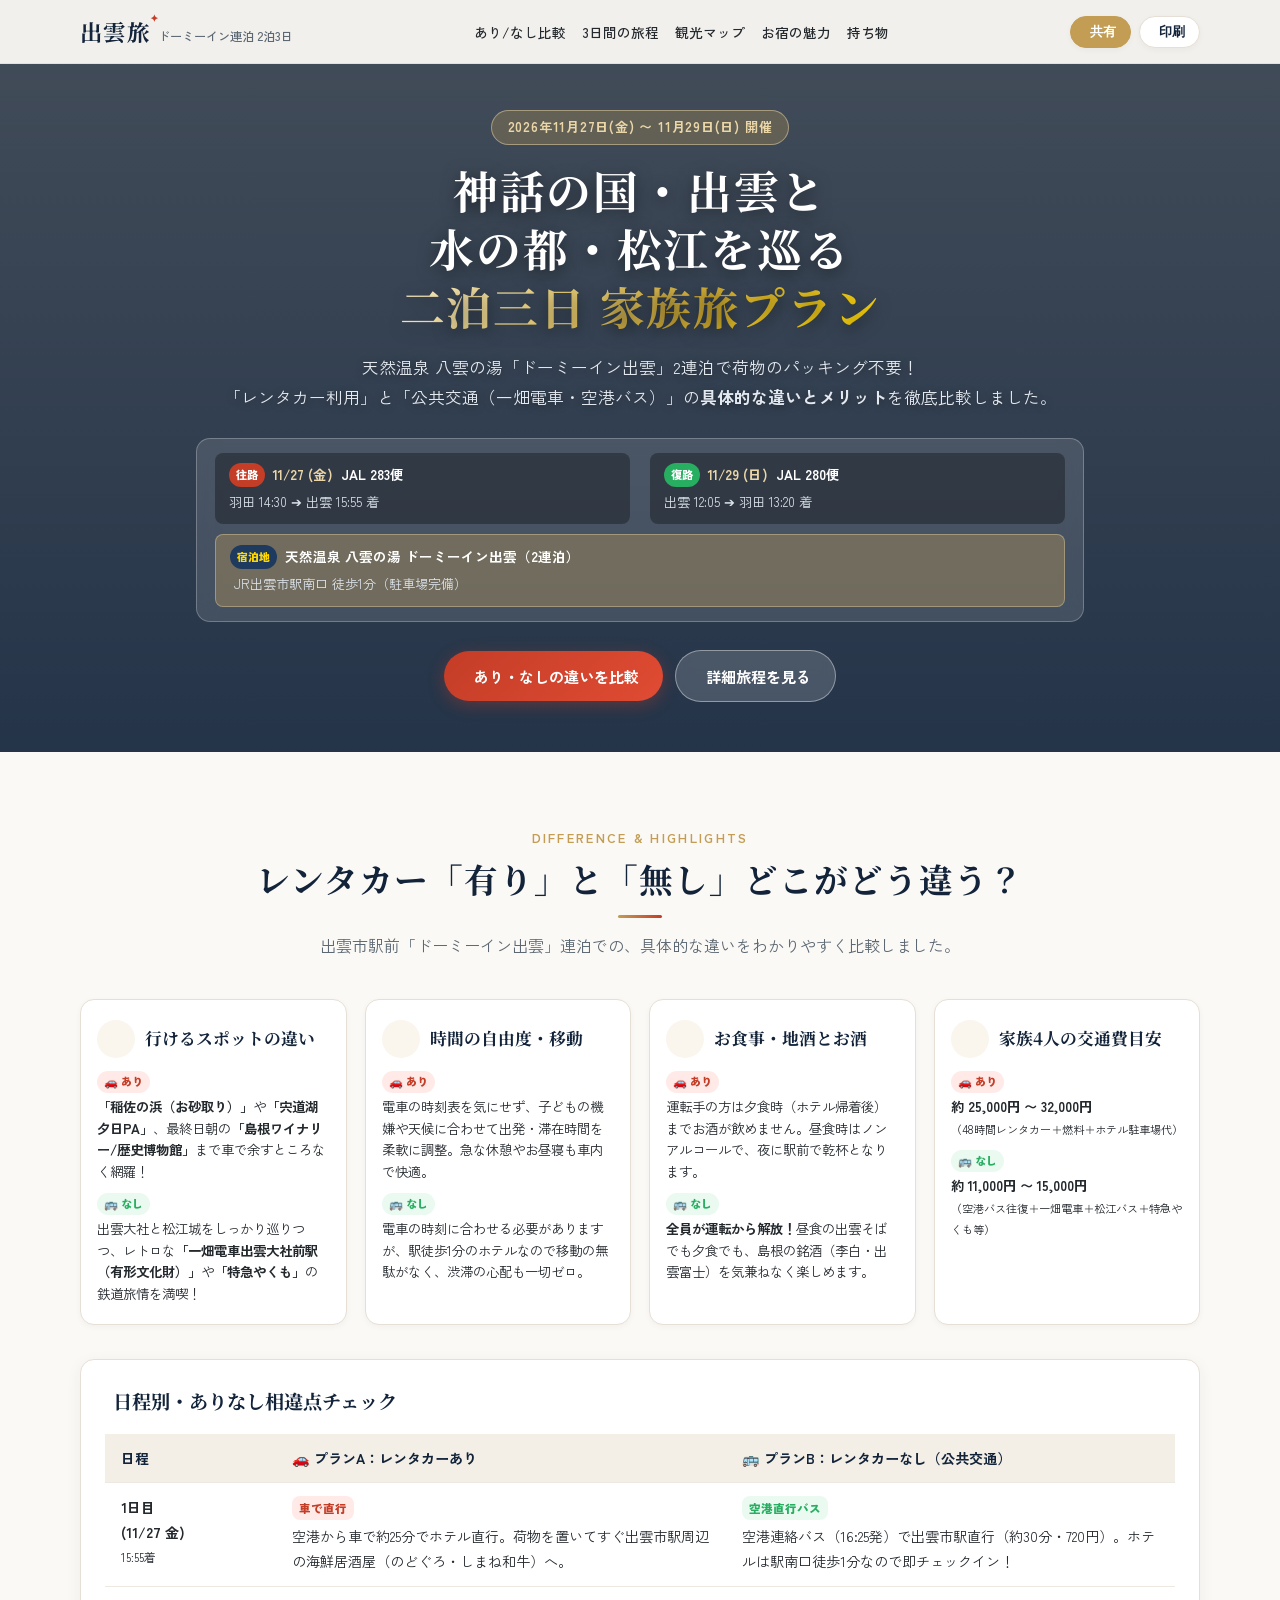
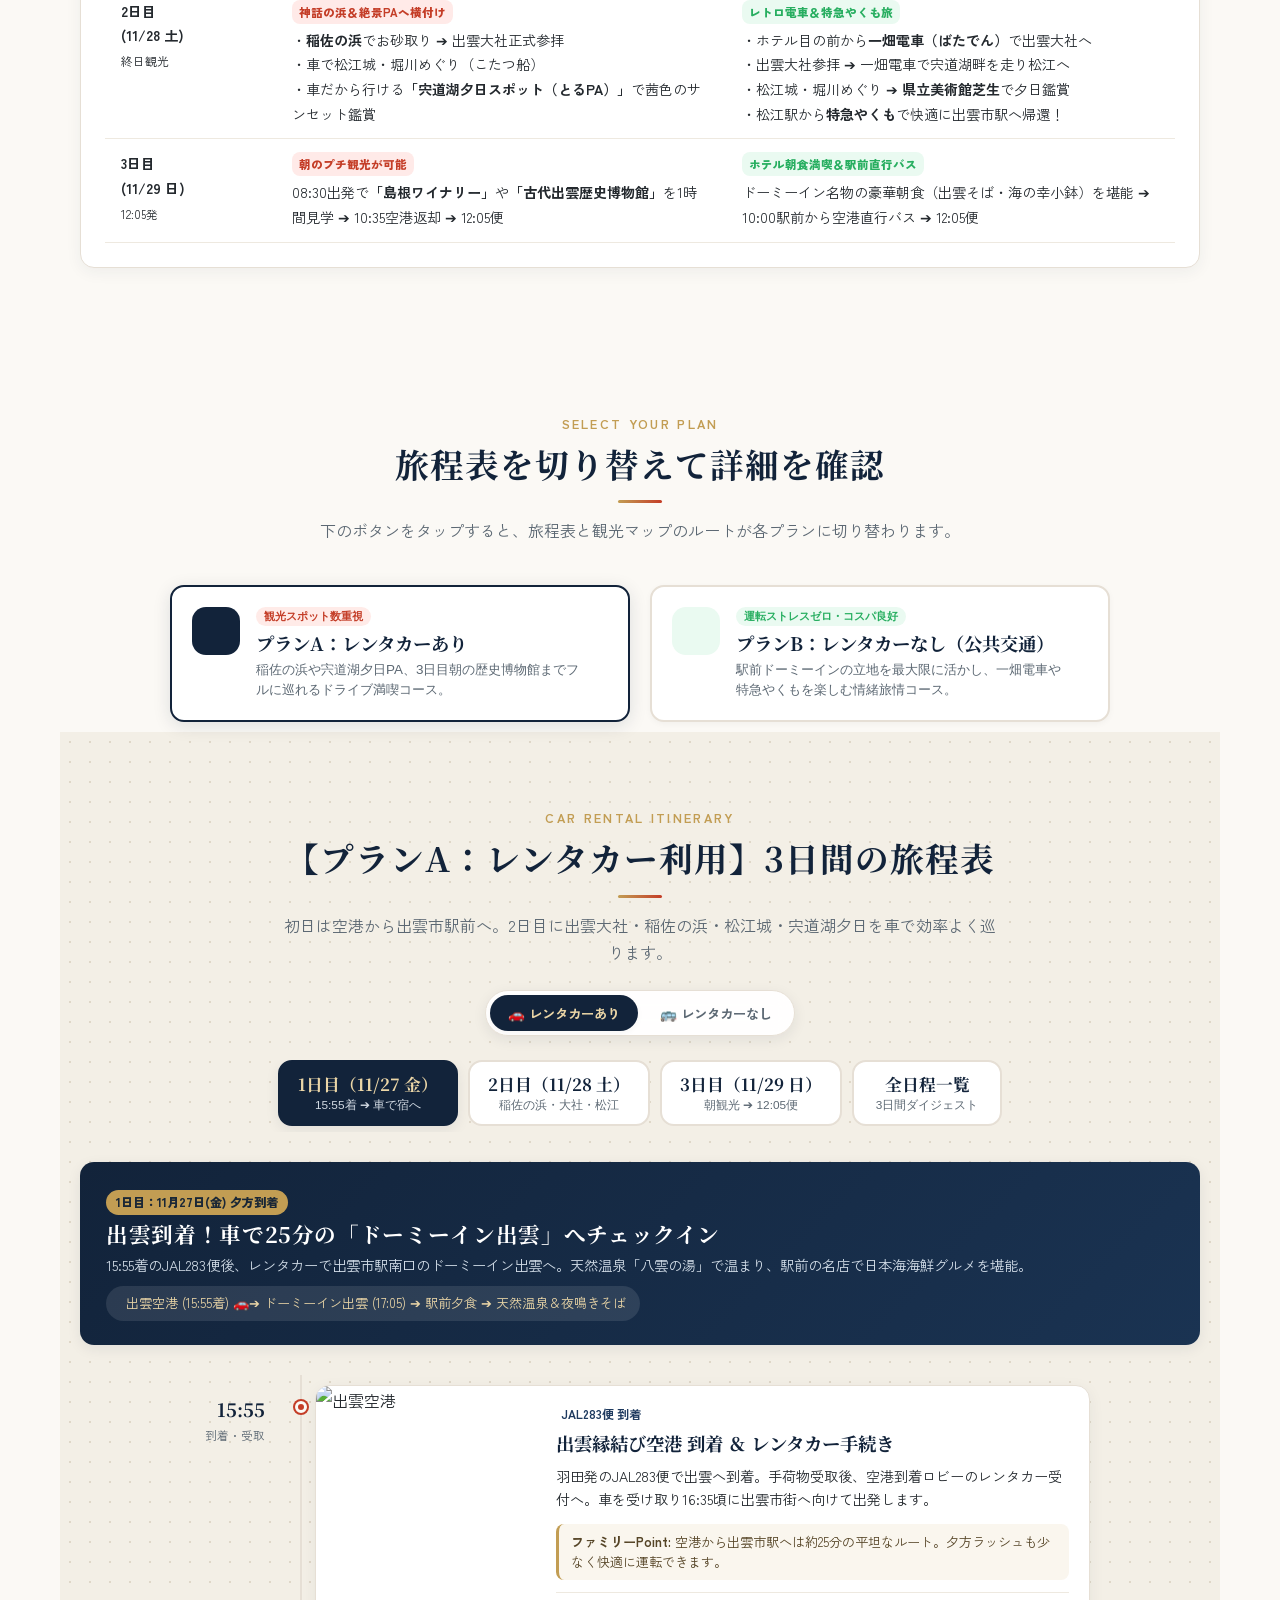
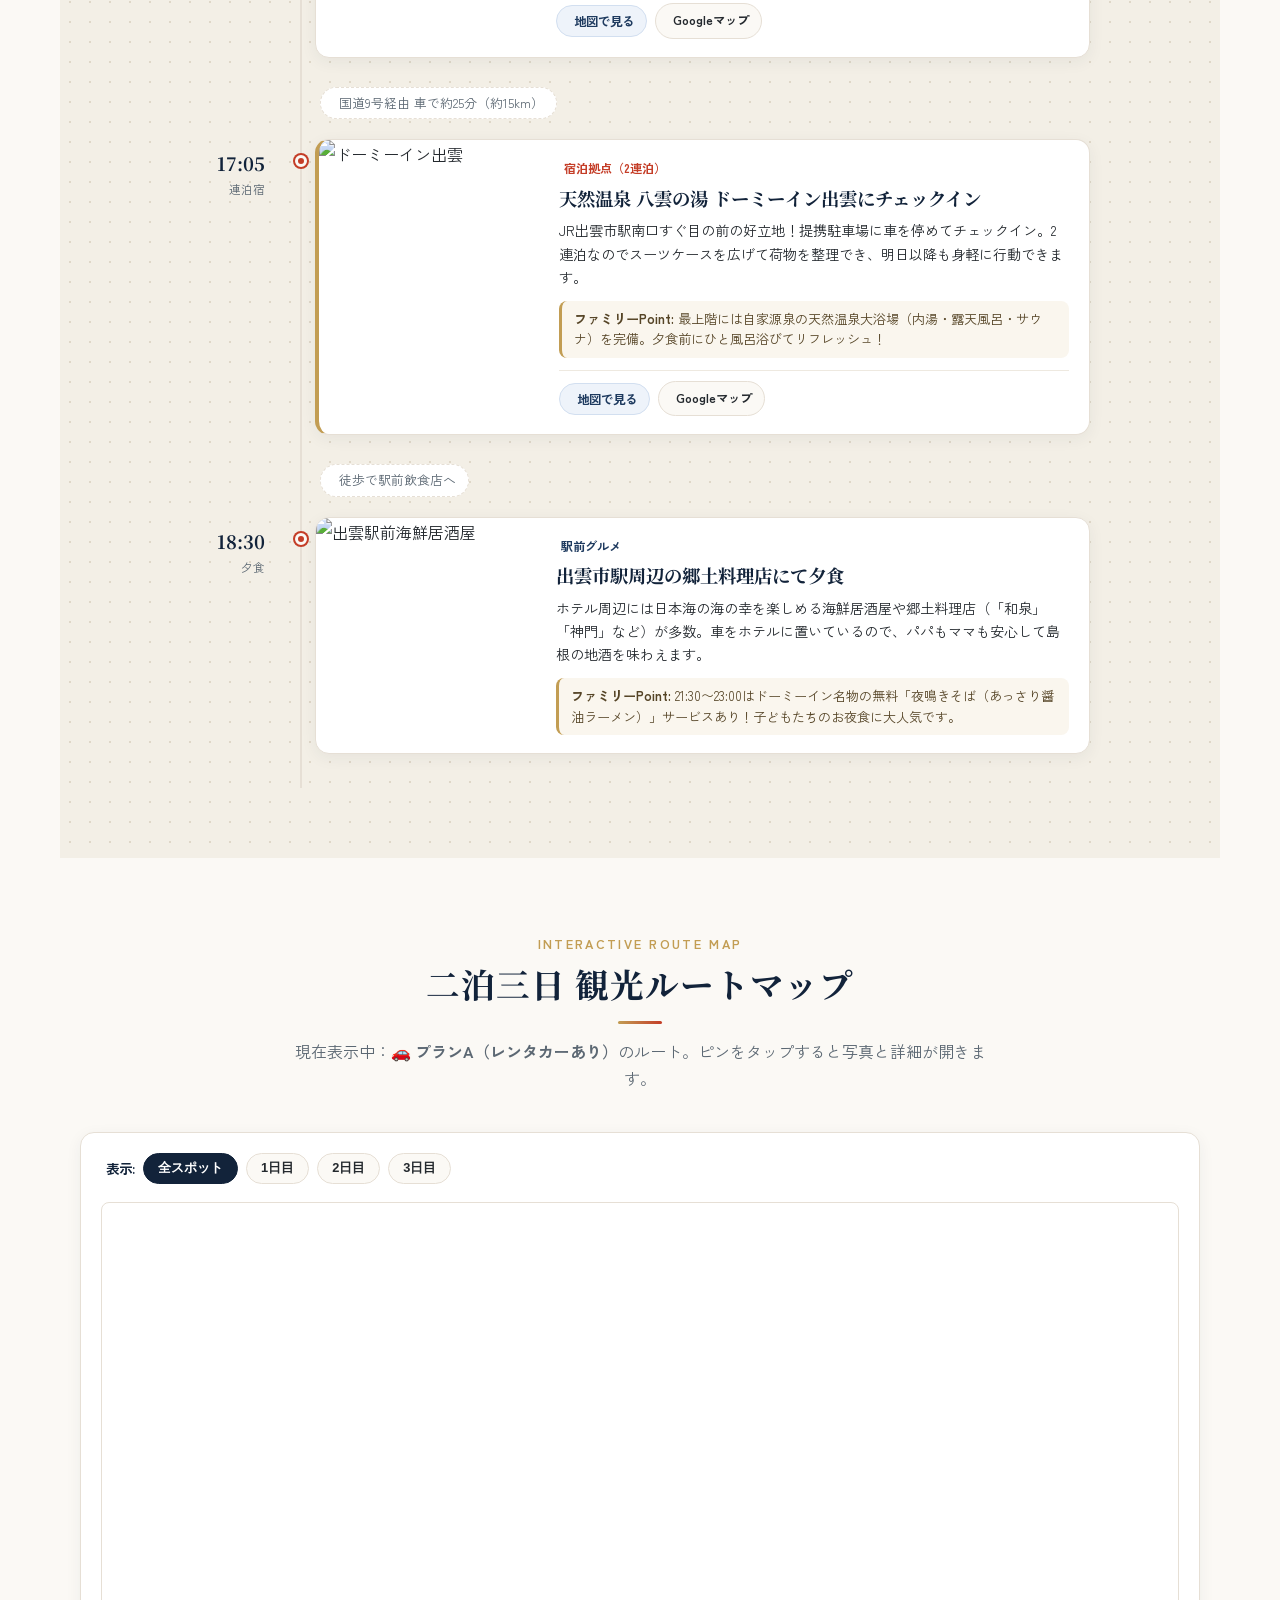
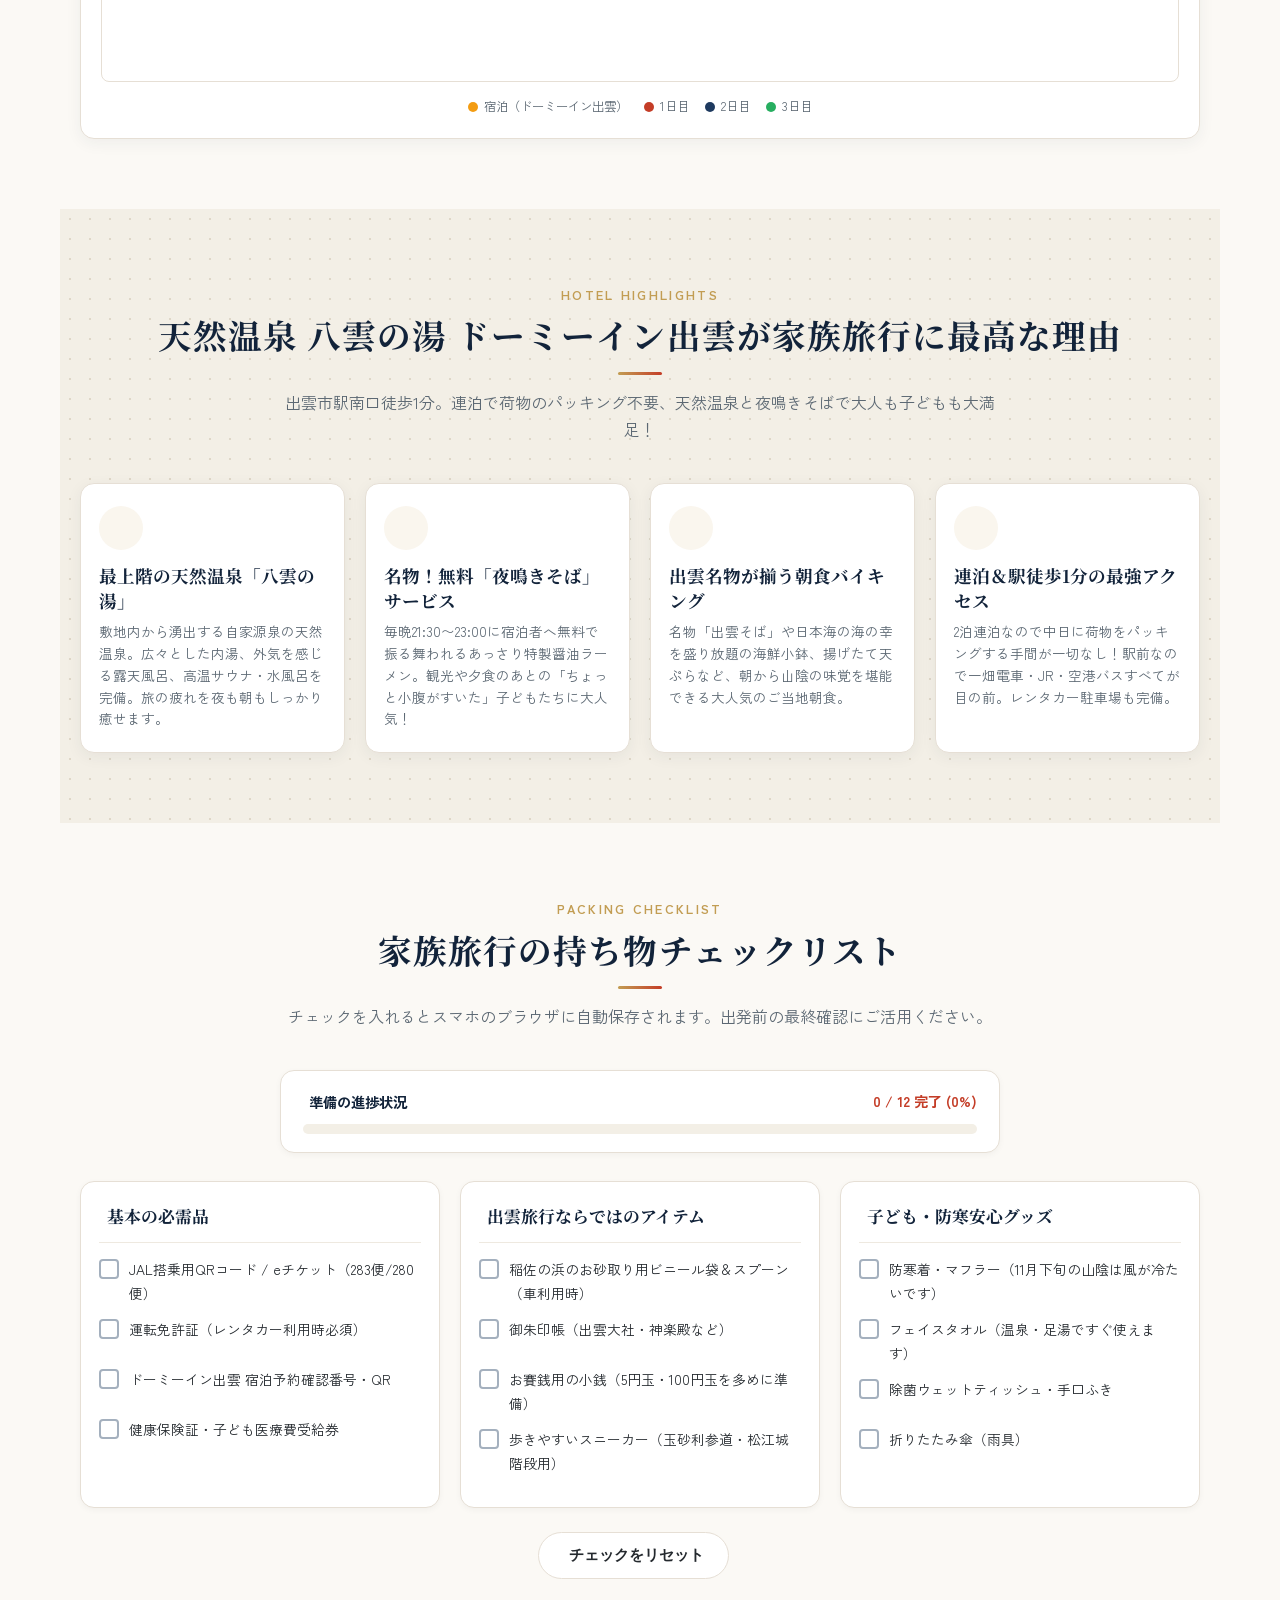
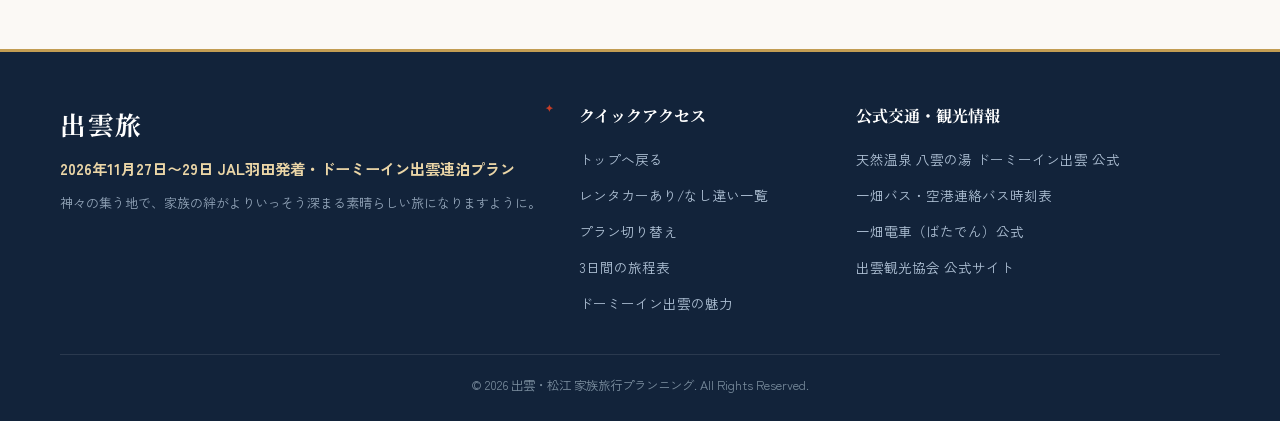
==== index.html @ 5bef8edd "Add files via upload" ====
<!DOCTYPE html>
<html lang="ja">
<head>
  <meta charset="UTF-8">
  <meta name="viewport" content="width=device-width, initial-scale=1.0, maximum-scale=5.0">
  <title>出雲・松江 家族の絆を深める二泊三日 旅のしおり｜ドーミーイン出雲連泊</title>
  <meta name="description" content="2026年11月27日〜29日 JAL羽田発着・ドーミーイン出雲連泊。レンタカーあり・なしの違いがひと目でわかる家族旅行プラン。">
  <meta name="theme-color" content="#12233a">
  <!-- Google Fonts -->
  <link rel="preconnect" href="https://fonts.googleapis.com">
  <link rel="preconnect" href="https://fonts.gstatic.com" crossorigin>
  <link href="https://fonts.googleapis.com/css2?family=Noto+Serif+JP:wght@400;600;700&family=Zen+Kaku+Gothic+New:wght@400;500;700&display=swap" rel="stylesheet">
  <!-- Leaflet CSS -->
  <link rel="stylesheet" href="https://unpkg.com/leaflet@1.9.4/dist/leaflet.css" integrity="sha256-p4NxAoJBhIIN+hmNHrzRCf9tD/miZyoHS5obTRR9BMY=" crossorigin=""/>
  <!-- Custom CSS -->
  <link rel="stylesheet" href="css/style.css?v=20261123b">
  <script>window.PUBLIC_URL = "https://kawamotoakihikodesu-droid.github.io/izumo-family-trip/";</script>
  <!-- Lucide Icons -->
  <script src="https://unpkg.com/lucide@latest"></script>
</head>
<body>

  <!-- ナビゲーションバー -->
  <header class="navbar" id="navbar">
    <div class="nav-container">
      <a href="#hero" class="nav-logo">
        <span class="logo-kanji">出雲旅</span>
        <span class="logo-sub">ドーミーイン連泊 2泊3日</span>
      </a>
      <nav class="nav-links" aria-label="メインナビゲーション">
        <a href="#diff-comparison" data-section="diff-comparison">あり/なし比較</a>
        <a href="#itinerary" data-section="itinerary">3日間の旅程</a>
        <a href="#map-section" data-section="map-section">観光マップ</a>
        <a href="#dormy-section" data-section="dormy-section">お宿の魅力</a>
        <a href="#checklist" data-section="checklist">持ち物</a>
      </nav>
      <div class="nav-actions">
        <button id="shareUrlBtn" class="btn-share" title="共有URLをコピー">
          <i data-lucide="share-2"></i>
          <span>共有</span>
        </button>
        <button id="printBtn" class="btn-print" title="旅のしおりを印刷・PDF保存">
          <i data-lucide="printer"></i>
          <span>印刷</span>
        </button>
        <button class="mobile-menu-btn" id="mobileMenuBtn" aria-label="メニューを開く" aria-expanded="false">
          <span></span><span></span><span></span>
        </button>
      </div>
    </div>
    <!-- モバイルドロワーメニュー -->
    <div class="mobile-drawer" id="mobileDrawer">
      <a href="#flight-card" class="drawer-link"><i data-lucide="plane"></i> フライト・宿泊情報</a>
      <a href="#diff-comparison" class="drawer-link"><i data-lucide="git-compare"></i> レンタカーあり/なし違い一覧</a>
      <a href="#plan-selector" class="drawer-link"><i data-lucide="sliders"></i> プラン切り替え</a>
      <a href="#itinerary" class="drawer-link"><i data-lucide="calendar"></i> 3日間の旅程表</a>
      <a href="#map-section" class="drawer-link"><i data-lucide="map-pin"></i> 観光マップ</a>
      <a href="#dormy-section" class="drawer-link"><i data-lucide="hotel"></i> ドーミーイン出雲の魅力</a>
      <a href="#checklist" class="drawer-link"><i data-lucide="check-square"></i> 持ち物チェック</a>
      <button id="drawerPrintBtn" class="drawer-link drawer-btn"><i data-lucide="printer"></i> 旅のしおりを印刷・PDF保存</button>
    </div>
  </header>

  <!-- ヒーローセクション -->
  <section class="hero-section" id="hero">
    <div class="hero-overlay"></div>
    <div class="hero-content">
      <div class="hero-tag">2026年11月27日(金) 〜 11月29日(日) 開催</div>
      <h1 class="hero-title">
        神話の国・出雲と<br>水の都・松江を巡る<br>
        <span class="gold-gradient">二泊三日 家族旅プラン</span>
      </h1>
      <p class="hero-desc">
        天然温泉 八雲の湯「ドーミーイン出雲」2連泊で荷物のパッキング不要！<br>
        「レンタカー利用」と「公共交通（一畑電車・空港バス）」の<strong>具体的な違いとメリット</strong>を徹底比較しました。
      </p>

      <!-- フライト＆宿泊情報バナー -->
      <div class="hero-flight-banner" id="flight-card">
        <div class="flight-pill">
          <div class="flight-pill-header">
            <span class="flight-type-badge outbound">往路</span>
            <span class="flight-date">11/27 (金)</span>
            <span class="flight-name">JAL 283便</span>
          </div>
          <div class="flight-route">羽田 14:30 ➔ 出雲 15:55 着</div>
        </div>
        <div class="flight-arrow"><i data-lucide="arrow-right"></i></div>
        <div class="flight-pill">
          <div class="flight-pill-header">
            <span class="flight-type-badge inbound">復路</span>
            <span class="flight-date">11/29 (日)</span>
            <span class="flight-name">JAL 280便</span>
          </div>
          <div class="flight-route">出雲 12:05 ➔ 羽田 13:20 着</div>
        </div>
        <div class="flight-pill hotel-pill">
          <div class="flight-pill-header">
            <span class="flight-type-badge hotel">宿泊地</span>
            <span class="flight-name">天然温泉 八雲の湯 ドーミーイン出雲（2連泊）</span>
          </div>
          <div class="flight-route"><i data-lucide="map-pin"></i> JR出雲市駅南口 徒歩1分（駐車場完備）</div>
        </div>
      </div>

      <div class="hero-cta-group">
        <a href="#diff-comparison" class="btn btn-primary">
          <i data-lucide="git-compare"></i> あり・なしの違いを比較
        </a>
        <a href="#itinerary" class="btn btn-glass">
          <i data-lucide="compass"></i> 詳細旅程を見る
        </a>
      </div>
    </div>
  </section>

  <!-- レンタカー有り無し 違い徹底比較セクション -->
  <section class="section-container" id="diff-comparison">
    <div class="section-header text-center">
      <span class="sub-heading">DIFFERENCE & HIGHLIGHTS</span>
      <h2 class="section-title">レンタカー「有り」と「無し」<br class="br-sp">どこがどう違う？</h2>
      <div class="title-divider"></div>
      <p class="section-lead">出雲市駅前「ドーミーイン出雲」連泊での、具体的な違いをわかりやすく比較しました。</p>
    </div>

    <!-- 違い比較グリッド -->
    <div class="diff-cards-grid">
      <div class="diff-card">
        <div class="diff-card-header">
          <div class="diff-card-icon"><i data-lucide="map-pin"></i></div>
          <h4>行けるスポットの違い</h4>
        </div>
        <div class="diff-compare-item">
          <span class="diff-tag car">🚗 あり</span>
          <p><strong>「稲佐の浜（お砂取り）」</strong>や<strong>「宍道湖夕日PA」</strong>、最終日朝の<strong>「島根ワイナリー/歴史博物館」</strong>まで車で余すところなく網羅！</p>
        </div>
        <div class="diff-compare-item">
          <span class="diff-tag transit">🚌 なし</span>
          <p>出雲大社と松江城をしっかり巡りつつ、レトロな<strong>「一畑電車出雲大社前駅（有形文化財）」</strong>や<strong>「特急やくも」</strong>の鉄道旅情を満喫！</p>
        </div>
      </div>

      <div class="diff-card">
        <div class="diff-card-header">
          <div class="diff-card-icon"><i data-lucide="clock"></i></div>
          <h4>時間の自由度・移動</h4>
        </div>
        <div class="diff-compare-item">
          <span class="diff-tag car">🚗 あり</span>
          <p>電車の時刻表を気にせず、子どもの機嫌や天候に合わせて出発・滞在時間を柔軟に調整。急な休憩やお昼寝も車内で快適。</p>
        </div>
        <div class="diff-compare-item">
          <span class="diff-tag transit">🚌 なし</span>
          <p>電車の時刻に合わせる必要がありますが、駅徒歩1分のホテルなので移動の無駄がなく、渋滞の心配も一切ゼロ。</p>
        </div>
      </div>

      <div class="diff-card">
        <div class="diff-card-header">
          <div class="diff-card-icon"><i data-lucide="wine"></i></div>
          <h4>お食事・地酒とお酒</h4>
        </div>
        <div class="diff-compare-item">
          <span class="diff-tag car">🚗 あり</span>
          <p>運転手の方は夕食時（ホテル帰着後）までお酒が飲めません。昼食時はノンアルコールで、夜に駅前で乾杯となります。</p>
        </div>
        <div class="diff-compare-item">
          <span class="diff-tag transit">🚌 なし</span>
          <p><strong>全員が運転から解放！</strong>昼食の出雲そばでも夕食でも、島根の銘酒（李白・出雲富士）を気兼ねなく楽しめます。</p>
        </div>
      </div>

      <div class="diff-card">
        <div class="diff-card-header">
          <div class="diff-card-icon"><i data-lucide="coins"></i></div>
          <h4>家族4人の交通費目安</h4>
        </div>
        <div class="diff-compare-item">
          <span class="diff-tag car">🚗 あり</span>
          <p><strong>約 25,000円 〜 32,000円</strong><br><small>（48時間レンタカー＋燃料＋ホテル駐車場代）</small></p>
        </div>
        <div class="diff-compare-item">
          <span class="diff-tag transit">🚌 なし</span>
          <p><strong>約 11,000円 〜 15,000円</strong><br><small>（空港バス往復＋一畑電車＋松江バス＋特急やくも等）</small></p>
        </div>
      </div>
    </div>

    <!-- 違い総括：スマホで見やすいカードビュー ＆ PCテーブル -->
    <div class="diff-table-box">
      <h3 class="table-title"><i data-lucide="calendar-check"></i> 日程別・ありなし相違点チェック</h3>
      
      <!-- スマホ用カードビュー -->
      <div class="mobile-diff-accordion">
        <div class="mobile-diff-card">
          <div class="mobile-diff-header">
            <span class="diff-day-badge">1日目：11/27(金)</span>
            <span class="diff-flight-tag">15:55出雲着</span>
          </div>
          <div class="mobile-diff-body">
            <div class="m-diff-item car-side">
              <div class="m-diff-label">🚗 レンタカーあり</div>
              <p>空港から車で約25分でホテルへ直行。荷物を置いてすぐ出雲市駅周辺の海鮮居酒屋へ。</p>
            </div>
            <div class="m-diff-item transit-side">
              <div class="m-diff-label">🚌 レンタカーなし</div>
              <p>空港直行バス（16:25発）で出雲市駅へ（30分・720円）。ホテルは駅南口徒歩1分なので即チェックイン！</p>
            </div>
          </div>
        </div>

        <div class="mobile-diff-card">
          <div class="mobile-diff-header">
            <span class="diff-day-badge">2日目：11/28(土)</span>
            <span class="diff-flight-tag">終日観光ハイライト</span>
          </div>
          <div class="mobile-diff-body">
            <div class="m-diff-item car-side">
              <div class="m-diff-label">🚗 レンタカーあり</div>
              <p>・<strong>稲佐の浜</strong>でお砂取り ➔ 出雲大社参拝<br>・車で松江城・堀川めぐり（こたつ船）<br>・車だから行ける<strong>「宍道湖夕日PA」</strong>でサンセット鑑賞</p>
            </div>
            <div class="m-diff-item transit-side">
              <div class="m-diff-label">🚌 レンタカーなし</div>
              <p>・駅前から<strong>一畑電車</strong>で出雲大社前へ<br>・大社参拝 ➔ 一畑電車で宍道湖を眺め松江へ<br>・松江城・堀川めぐり ➔ <strong>県立美術館</strong>で夕日<br>・松江駅から<strong>特急やくも</strong>で快適に出雲市駅へ！</p>
            </div>
          </div>
        </div>

        <div class="mobile-diff-card">
          <div class="mobile-diff-header">
            <span class="diff-day-badge">3日目：11/29(日)</span>
            <span class="diff-flight-tag">12:05出雲発</span>
          </div>
          <div class="mobile-diff-body">
            <div class="m-diff-item car-side">
              <div class="m-diff-label">🚗 レンタカーあり</div>
              <p>08:30出発で<strong>「島根ワイナリー」</strong>や<strong>「古代出雲歴史博物館」</strong>を1時間見学 ➔ 10:35空港返却 ➔ 12:05便</p>
            </div>
            <div class="m-diff-item transit-side">
              <div class="m-diff-label">🚌 レンタカーなし</div>
              <p>ドーミーイン名物の豪華朝食（出雲そば・海の幸小鉢）を堪能 ➔ 10:00駅前から空港直行バス ➔ 12:05便</p>
            </div>
          </div>
        </div>
      </div>

      <!-- PC用テーブル -->
      <div class="table-responsive pc-only-table">
        <table class="diff-matrix-table">
          <thead>
            <tr>
              <th style="width: 16%;">日程</th>
              <th style="width: 42%;">🚗 プランA：レンタカーあり</th>
              <th style="width: 42%;">🚌 プランB：レンタカーなし（公共交通）</th>
            </tr>
          </thead>
          <tbody>
            <tr>
              <td><strong>1日目<br>(11/27 金)</strong><br><small>15:55着</small></td>
              <td>
                <span class="badge-point point-car">車で直行</span><br>
                空港から車で約25分でホテル直行。荷物を置いてすぐ出雲市駅周辺の海鮮居酒屋（のどぐろ・しまね和牛）へ。
              </td>
              <td>
                <span class="badge-point point-transit">空港直行バス</span><br>
                空港連絡バス（16:25発）で出雲市駅直行（約30分・720円）。ホテルは駅南口徒歩1分なので即チェックイン！
              </td>
            </tr>
            <tr>
              <td><strong>2日目<br>(11/28 土)</strong><br><small>終日観光</small></td>
              <td>
                <span class="badge-point point-car">神話の浜＆絶景PAへ横付け</span><br>
                ・<strong>稲佐の浜</strong>でお砂取り ➔ 出雲大社正式参拝<br>
                ・車で松江城・堀川めぐり（こたつ船）<br>
                ・車だから行ける<strong>「宍道湖夕日スポット（とるPA）」</strong>で茜色のサンセット鑑賞
              </td>
              <td>
                <span class="badge-point point-transit">レトロ電車＆特急やくも旅</span><br>
                ・ホテル目の前から<strong>一畑電車（ばたでん）</strong>で出雲大社へ<br>
                ・出雲大社参拝 ➔ 一畑電車で宍道湖畔を走り松江へ<br>
                ・松江城・堀川めぐり ➔ <strong>県立美術館芝生</strong>で夕日鑑賞<br>
                ・松江駅から<strong>特急やくも</strong>で快適に出雲市駅へ帰還！
              </td>
            </tr>
            <tr>
              <td><strong>3日目<br>(11/29 日)</strong><br><small>12:05発</small></td>
              <td>
                <span class="badge-point point-car">朝のプチ観光が可能</span><br>
                08:30出発で<strong>「島根ワイナリー」</strong>や<strong>「古代出雲歴史博物館」</strong>を1時間見学 ➔ 10:35空港返却 ➔ 12:05便
              </td>
              <td>
                <span class="badge-point point-transit">ホテル朝食満喫＆駅前直行バス</span><br>
                ドーミーイン名物の豪華朝食（出雲そば・海の幸小鉢）を堪能 ➔ 10:00駅前から空港直行バス ➔ 12:05便
              </td>
            </tr>
          </tbody>
        </table>
      </div>
    </div>
  </section>

  <!-- プラン選択スイッチャー -->
  <section class="section-container plan-switch-section" id="plan-selector">
    <div class="section-header text-center">
      <span class="sub-heading">SELECT YOUR PLAN</span>
      <h2 class="section-title">旅程表を切り替えて詳細を確認</h2>
      <div class="title-divider"></div>
      <p class="section-lead">下のボタンをタップすると、旅程表と観光マップのルートが各プランに切り替わります。</p>
    </div>

    <div class="plan-toggle-container">
      <button class="plan-toggle-card active" id="btnPlanCar" data-plan="car" aria-pressed="true">
        <div class="plan-card-icon"><i data-lucide="car"></i></div>
        <div class="plan-card-info">
          <span class="plan-badge-best">観光スポット数重視</span>
          <h3 class="plan-card-title">プランA：レンタカーあり</h3>
          <p class="plan-card-desc">稲佐の浜や宍道湖夕日PA、3日目朝の歴史博物館までフルに巡れるドライブ満喫コース。</p>
        </div>
        <div class="plan-check-icon"><i data-lucide="check-circle-2"></i></div>
      </button>

      <button class="plan-toggle-card" id="btnPlanTrain" data-plan="transit" aria-pressed="false">
        <div class="plan-card-icon transit"><i data-lucide="train"></i></div>
        <div class="plan-card-info">
          <span class="plan-badge-transit">運転ストレスゼロ・コスパ良好</span>
          <h3 class="plan-card-title">プランB：レンタカーなし（公共交通）</h3>
          <p class="plan-card-desc">駅前ドーミーインの立地を最大限に活かし、一畑電車や特急やくもを楽しむ情緒旅情コース。</p>
        </div>
        <div class="plan-check-icon"><i data-lucide="check-circle-2"></i></div>
      </button>
    </div>
  </section>

  <!-- 旅程スケジュール（3日間タブ） -->
  <section class="section-container bg-subtle" id="itinerary">
    <div class="section-header text-center">
      <span class="sub-heading" id="itinerary-subheading">CAR RENTAL ITINERARY</span>
      <h2 class="section-title" id="itinerary-mainheading">【プランA：レンタカー利用】3日間の旅程表</h2>
      <div class="title-divider"></div>
      <p class="section-lead" id="itinerary-leaddesc">初日は空港から出雲市駅前へ。2日目に出雲大社・稲佐の浜・松江城・宍道湖夕日を車で効率よく巡ります。</p>
    </div>

    <!-- スティッキー操作バー（閲覧中でもプランA/Bをワンタップ比較可能） -->
    <div class="sticky-plan-bar" id="stickyPlanBar">
      <div class="sticky-plan-pills" role="tablist" aria-label="プラン切り替え">
        <button class="sticky-pill active" data-plan-switch="car">🚗 レンタカーあり</button>
        <button class="sticky-pill" data-plan-switch="transit">🚌 レンタカーなし</button>
      </div>
    </div>

    <!-- 横スクロール対応タブ -->
    <div class="itinerary-tabs-scroll-wrap">
      <div class="itinerary-tabs">
        <button class="tab-btn active" data-day="day1">
          <span class="tab-day">1日目（11/27 金）</span>
          <span class="tab-sub" id="tab-sub-day1">15:55着 ➔ 車で宿へ</span>
        </button>
        <button class="tab-btn" data-day="day2">
          <span class="tab-day">2日目（11/28 土）</span>
          <span class="tab-sub" id="tab-sub-day2">稲佐の浜・大社・松江</span>
        </button>
        <button class="tab-btn" data-day="day3">
          <span class="tab-day">3日目（11/29 日）</span>
          <span class="tab-sub" id="tab-sub-day3">朝観光 ➔ 12:05便</span>
        </button>
        <button class="tab-btn" data-day="all">
          <span class="tab-day">全日程一覧</span>
          <span class="tab-sub">3日間ダイジェスト</span>
        </button>
      </div>
    </div>

    <!-- 旅程コンテナ：プランA（レンタカーあり） -->
    <div class="itinerary-wrapper active" id="wrapper-car">

      <!-- DAY 1 (Car) -->
      <div class="day-panel active" id="car-panel-day1">
        <div class="day-banner">
          <div class="day-banner-content">
            <span class="day-tag">1日目：11月27日(金) 夕方到着</span>
            <h3>出雲到着！車で25分の「ドーミーイン出雲」へチェックイン</h3>
            <p>15:55着のJAL283便後、レンタカーで出雲市駅南口のドーミーイン出雲へ。天然温泉「八雲の湯」で温まり、駅前の名店で日本海海鮮グルメを堪能。</p>
          </div>
          <div class="day-banner-route">
            <i data-lucide="navigation"></i> 出雲空港 (15:55着) 🚗➔ ドーミーイン出雲 (17:05) ➔ 駅前夕食 ➔ 天然温泉＆夜鳴きそば
          </div>
        </div>

        <div class="timeline">
          <div class="timeline-item">
            <div class="time-col"><span class="time-badge">15:55</span><span class="time-dur">到着・受取</span></div>
            <div class="timeline-dot"></div>
            <div class="timeline-card">
              <div class="card-photo">
                <img src="https://images.unsplash.com/photo-1540959733332-eab4deabeeaf?auto=format&fit=crop&w=600&q=80" alt="出雲空港" loading="lazy">
              </div>
              <div class="card-info">
                <div class="spot-category"><i data-lucide="plane"></i> JAL283便 到着</div>
                <h4 class="spot-name">出雲縁結び空港 到着 ＆ レンタカー手続き</h4>
                <p class="spot-desc">
                  羽田発のJAL283便で出雲へ到着。手荷物受取後、空港到着ロビーのレンタカー受付へ。車を受け取り16:35頃に出雲市街へ向けて出発します。
                </p>
                <div class="family-tip">
                  <i data-lucide="info"></i>
                  <strong>ファミリーPoint:</strong> 空港から出雲市駅へは約25分の平坦なルート。夕方ラッシュも少なく快適に運転できます。
                </div>
                <div class="card-actions">
                  <button class="action-chip map-jump-btn" data-spot="airport"><i data-lucide="map-pin"></i> 地図で見る</button>
                  <a class="action-chip gmap-link" href="https://www.google.com/maps/search/?api=1&query=出雲縁結び空港" target="_blank" rel="noopener"><i data-lucide="external-link"></i> Googleマップ</a>
                </div>
              </div>
            </div>
          </div>

          <div class="transit-indicator"><i data-lucide="car"></i> 国道9号経由 車で約25分（約15km）</div>

          <div class="timeline-item">
            <div class="time-col"><span class="time-badge">17:05</span><span class="time-dur">連泊宿</span></div>
            <div class="timeline-dot"></div>
            <div class="timeline-card highlight-card">
              <div class="card-photo">
                <img src="https://images.unsplash.com/photo-1582719478250-c89cae4dc85b?auto=format&fit=crop&w=600&q=80" alt="ドーミーイン出雲" loading="lazy">
              </div>
              <div class="card-info">
                <div class="spot-category highlight-badge"><i data-lucide="bed"></i> 宿泊拠点（2連泊）</div>
                <h4 class="spot-name">天然温泉 八雲の湯 ドーミーイン出雲にチェックイン</h4>
                <p class="spot-desc">
                  JR出雲市駅南口すぐ目の前の好立地！提携駐車場に車を停めてチェックイン。2連泊なのでスーツケースを広げて荷物を整理でき、明日以降も身軽に行動できます。
                </p>
                <div class="family-tip">
                  <i data-lucide="info"></i>
                  <strong>ファミリーPoint:</strong> 最上階には自家源泉の天然温泉大浴場（内湯・露天風呂・サウナ）を完備。夕食前にひと風呂浴びてリフレッシュ！
                </div>
                <div class="card-actions">
                  <button class="action-chip map-jump-btn" data-spot="dormy-hotel"><i data-lucide="map-pin"></i> 地図で見る</button>
                  <a class="action-chip gmap-link" href="https://www.google.com/maps/search/?api=1&query=ドーミーイン出雲" target="_blank" rel="noopener"><i data-lucide="external-link"></i> Googleマップ</a>
                </div>
              </div>
            </div>
          </div>

          <div class="transit-indicator"><i data-lucide="footprints"></i> 徒歩で駅前飲食店へ</div>

          <div class="timeline-item">
            <div class="time-col"><span class="time-badge">18:30</span><span class="time-dur">夕食</span></div>
            <div class="timeline-dot"></div>
            <div class="timeline-card">
              <div class="card-photo">
                <img src="https://images.unsplash.com/photo-1534422298391-e4f8c172dddb?auto=format&fit=crop&w=600&q=80" alt="出雲駅前海鮮居酒屋" loading="lazy">
              </div>
              <div class="card-info">
                <div class="spot-category"><i data-lucide="utensils"></i> 駅前グルメ</div>
                <h4 class="spot-name">出雲市駅周辺の郷土料理店にて夕食</h4>
                <p class="spot-desc">
                  ホテル周辺には日本海の海の幸を楽しめる海鮮居酒屋や郷土料理店（「和泉」「神門」など）が多数。車をホテルに置いているので、パパもママも安心して島根の地酒を味わえます。
                </p>
                <div class="family-tip">
                  <i data-lucide="info"></i>
                  <strong>ファミリーPoint:</strong> 21:30〜23:00はドーミーイン名物の無料「夜鳴きそば（あっさり醤油ラーメン）」サービスあり！子どもたちのお夜食に大人気です。
                </div>
              </div>
            </div>
          </div>
        </div>
      </div>

      <!-- DAY 2 (Car) -->
      <div class="day-panel" id="car-panel-day2">
        <div class="day-banner">
          <div class="day-banner-content">
            <span class="day-tag">2日目：11月28日(土) 車でフル観光</span>
            <h3>稲佐の浜・出雲大社から松江城、宍道湖夕日PAへドライブ！</h3>
            <p>車だから行ける「稲佐の浜（お砂取り）」から出雲大社へ。午後は宍道湖北岸をドライブして松江城・堀川めぐり（こたつ船）、そして絶景の夕日PAへ横付け。</p>
          </div>
          <div class="day-banner-route">
            <i data-lucide="navigation"></i> 宿 (08:45) 🚗➔ 稲佐の浜 ➔ 出雲大社 ➔ そば ➔ 松江城・堀川めぐり ➔ 宍道湖夕日PA ➔ 宿帰着
          </div>
        </div>

        <div class="timeline">
          <div class="timeline-item">
            <div class="time-col"><span class="time-badge">08:45</span><span class="time-dur">出発</span></div>
            <div class="timeline-dot"></div>
            <div class="timeline-card">
              <div class="card-photo">
                <img src="https://images.unsplash.com/photo-1507525428034-b723cf961d3e?auto=format&fit=crop&w=600&q=80" alt="稲佐の浜" loading="lazy">
              </div>
              <div class="card-info">
                <div class="spot-category"><span class="diff-badge-car">🚗 車限定スポット</span> <i data-lucide="waves"></i> 神話の浜</div>
                <h4 class="spot-name">稲佐の浜（弁天島）＆「お砂取り」</h4>
                <p class="spot-desc">
                  ホテルから車で約20分。国譲り神話の浜に到着。弁天島の前で手を合わせ、きれいな砂をビニール袋に採取。出雲大社の素鵞社で御神砂と交換する重要なアイテムです。
                </p>
                <div class="family-tip">
                  <i data-lucide="info"></i>
                  <strong>相違点:</strong> 車なら浜の目の前の駐車場（無料）に停められるため、歩く距離が短く家族連れに最も楽なルートです。
                </div>
                <div class="card-actions">
                  <button class="action-chip map-jump-btn" data-spot="inasa"><i data-lucide="map-pin"></i> 地図で見る</button>
                  <a class="action-chip gmap-link" href="https://www.google.com/maps/search/?api=1&query=稲佐の浜" target="_blank" rel="noopener"><i data-lucide="external-link"></i> Googleマップ</a>
                </div>
              </div>
            </div>
          </div>

          <div class="transit-indicator"><i data-lucide="car"></i> 車で約3分</div>

          <div class="timeline-item">
            <div class="time-col"><span class="time-badge">09:30</span><span class="time-dur">所要 120分</span></div>
            <div class="timeline-dot"></div>
            <div class="timeline-card highlight-card">
              <div class="card-photo">
                <img src="https://images.unsplash.com/photo-1545569341-9eb8b30979d9?auto=format&fit=crop&w=600&q=80" alt="出雲大社参拝" loading="lazy">
              </div>
              <div class="card-info">
                <div class="spot-category highlight-badge"><i data-lucide="landmark"></i> 旅のハイライト</div>
                <h4 class="spot-name">出雲大社（いづもおおやしろ）正式参拝 ＆ 神楽殿大注連縄</h4>
                <p class="spot-desc">
                  二礼四拍手一礼で拝殿・御本殿へ。裏手の素鵞社（そがのやしろ）で稲佐の浜の砂を納め、清められた御砂をいただきます。神楽殿の5.2トン巨大注連縄の前で家族の記念撮影！
                </p>
                <div class="card-actions">
                  <button class="action-chip map-jump-btn" data-spot="taisha"><i data-lucide="map-pin"></i> 地図で見る</button>
                  <a class="action-chip gmap-link" href="https://www.google.com/maps/search/?api=1&query=出雲大社" target="_blank" rel="noopener"><i data-lucide="external-link"></i> Googleマップ</a>
                </div>
              </div>
            </div>
          </div>

          <div class="timeline-item">
            <div class="time-col"><span class="time-badge">11:45</span><span class="time-dur">ランチ</span></div>
            <div class="timeline-dot"></div>
            <div class="timeline-card">
              <div class="card-photo">
                <img src="https://images.unsplash.com/photo-1618843479313-40f8afb4b4d8?auto=format&fit=crop&w=600&q=80" alt="出雲そば" loading="lazy">
              </div>
              <div class="card-info">
                <div class="spot-category"><i data-lucide="utensils"></i> ランチ</div>
                <h4 class="spot-name">神門通りにて伝統「出雲割子そば」ランチ ＆ ぜんざい</h4>
                <p class="spot-desc">
                  名店「かねや」や「八雲」で丸い朱塗りの器に入った割子そば。食後は発祥の甘味「出雲ぜんざい」を食べ歩き。
                </p>
                <div class="card-actions">
                  <a class="action-chip gmap-link" href="https://www.google.com/maps/search/?api=1&query=出雲大社+神門通り+出雲そば" target="_blank" rel="noopener"><i data-lucide="external-link"></i> 周辺のそば店を探す</a>
                </div>
              </div>
            </div>
          </div>

          <div class="transit-indicator"><i data-lucide="car"></i> 国道431号（宍道湖北岸）をドライブ 車で約45分</div>

          <div class="timeline-item">
            <div class="time-col"><span class="time-badge">13:30</span><span class="time-dur">所要 120分</span></div>
            <div class="timeline-dot"></div>
            <div class="timeline-card highlight-card">
              <div class="card-photo">
                <img src="https://images.unsplash.com/photo-1506744038136-46273834b3fb?auto=format&fit=crop&w=600&q=80" alt="松江城と堀川めぐり" loading="lazy">
              </div>
              <div class="card-info">
                <div class="spot-category highlight-badge"><i data-lucide="ship"></i> 国宝天守＆遊覧船</div>
                <h4 class="spot-name">国宝 松江城 登閣 ＆ ぐるっと松江 堀川めぐり（こたつ船）</h4>
                <p class="spot-desc">
                  山陰唯一の国宝天守を見学後、城を囲むお堀を巡る「堀川めぐり」へ。11月下旬はぽかぽかの「こたつ船」が運航！低い橋をくぐる際に屋根が下がる大人気体験です。
                </p>
                <div class="card-actions">
                  <button class="action-chip map-jump-btn" data-spot="matsue-castle"><i data-lucide="map-pin"></i> 地図で見る</button>
                  <a class="action-chip gmap-link" href="https://www.google.com/maps/search/?api=1&query=松江城" target="_blank" rel="noopener"><i data-lucide="external-link"></i> Googleマップ</a>
                </div>
              </div>
            </div>
          </div>

          <div class="transit-indicator"><i data-lucide="car"></i> 車で約10分</div>

          <div class="timeline-item">
            <div class="time-col"><span class="time-badge">16:30</span><span class="time-dur">所要 45分</span></div>
            <div class="timeline-dot"></div>
            <div class="timeline-card">
              <div class="card-photo">
                <img src="https://images.unsplash.com/photo-1495616811223-4d98c6e9c869?auto=format&fit=crop&w=600&q=80" alt="宍道湖夕日" loading="lazy">
              </div>
              <div class="card-info">
                <div class="spot-category"><span class="diff-badge-car">🚗 車限定スポット</span> <i data-lucide="sunset"></i> 日本の夕陽百選</div>
                <h4 class="spot-name">宍道湖夕日スポット（とるPA）にてサンセット鑑賞</h4>
                <p class="spot-desc">
                  国道9号沿いにある夕日鑑賞専用のパーキングエリア。湖上に浮かぶ嫁ヶ島と茜色の空のグラデーションを特等席のテラスから眺められます。
                </p>
                <div class="family-tip">
                  <i data-lucide="info"></i>
                  <strong>相違点:</strong> 車でパーキングに直接横付けできるため、寒い11月の夕暮れ時でも車内ですぐ暖まることができます。
                </div>
                <div class="card-actions">
                  <button class="action-chip map-jump-btn" data-spot="sunset-spot"><i data-lucide="map-pin"></i> 地図で見る</button>
                  <a class="action-chip gmap-link" href="https://www.google.com/maps/search/?api=1&query=宍道湖夕日スポット+とるPA" target="_blank" rel="noopener"><i data-lucide="external-link"></i> Googleマップ</a>
                </div>
              </div>
            </div>
          </div>

          <div class="transit-indicator"><i data-lucide="car"></i> 山陰道（無料区間）経由 車で約35分で出雲市駅へ帰還</div>

          <div class="timeline-item">
            <div class="time-col"><span class="time-badge">17:45</span><span class="time-dur">帰着</span></div>
            <div class="timeline-dot"></div>
            <div class="timeline-card">
              <div class="card-photo">
                <img src="https://images.unsplash.com/photo-1547496502-affa22d38842?auto=format&fit=crop&w=600&q=80" alt="ドーミーイン温泉" loading="lazy">
              </div>
              <div class="card-info">
                <div class="spot-category"><i data-lucide="bed"></i> 2泊目 宿帰着</div>
                <h4 class="spot-name">ドーミーイン出雲へ帰着 ＆ 天然温泉でリラックス</h4>
                <p class="spot-desc">
                  ホテルに戻り、天然温泉「八雲の湯」のサウナや露天風呂でドライブの疲れを癒します。連泊なのでお部屋もそのままで安心。駅前の名店で夕食、夜は夜鳴きそばを！
                </p>
              </div>
            </div>
          </div>
        </div>
      </div>

      <!-- DAY 3 (Car) -->
      <div class="day-panel" id="car-panel-day3">
        <div class="day-banner">
          <div class="day-banner-content">
            <span class="day-tag">3日目：11月29日(日) 朝観光から空港へ</span>
            <h3>朝イチで島根ワイナリーまたは歴史博物館へ寄り道！</h3>
            <p>12:05発のフライトに合わせて08:30に出発。空港への途上にある「島根ワイナリー」や「古代出雲歴史博物館」でプチ観光・お土産選びを楽しんでから空港へ。</p>
          </div>
          <div class="day-banner-route">
            <i data-lucide="navigation"></i> 宿 (08:30) 🚗➔ ワイナリー/歴博 (08:50〜09:50) ➔ 出雲空港・レンタカー返却 (10:35) ➔ JAL280便 (12:05発)
          </div>
        </div>

        <div class="timeline">
          <div class="timeline-item">
            <div class="time-col"><span class="time-badge">08:30</span><span class="time-dur">出発</span></div>
            <div class="timeline-dot"></div>
            <div class="timeline-card">
              <div class="card-photo">
                <img src="https://images.unsplash.com/photo-1544025162-d76694265947?auto=format&fit=crop&w=600&q=80" alt="島根ワイナリー" loading="lazy">
              </div>
              <div class="card-info">
                <div class="spot-category"><span class="diff-badge-car">🚗 車限定立ち寄り</span> <i data-lucide="shopping-bag"></i> プチ観光＆お土産</div>
                <h4 class="spot-name">島根ワイナリー（または古代出雲歴史博物館）</h4>
                <p class="spot-desc">
                  ホテルから車で約20分。南欧風の広大なワイナリーで、ワインや濃厚ぶどうジュースの無料試飲、島根の銘菓や特産品をお買い物。空港まで車で25分とアクセス抜群です。
                </p>
                <div class="card-actions">
                  <button class="action-chip map-jump-btn" data-spot="winery"><i data-lucide="map-pin"></i> 地図で見る</button>
                  <a class="action-chip gmap-link" href="https://www.google.com/maps/search/?api=1&query=島根ワイナリー" target="_blank" rel="noopener"><i data-lucide="external-link"></i> Googleマップ</a>
                </div>
              </div>
            </div>
          </div>

          <div class="transit-indicator"><i data-lucide="car"></i> 車で約25分（ガソリン給油）</div>

          <div class="timeline-item">
            <div class="time-col"><span class="time-badge">10:35</span><span class="time-dur">返却</span></div>
            <div class="timeline-dot"></div>
            <div class="timeline-card">
              <div class="card-photo">
                <img src="https://images.unsplash.com/photo-1513519245088-0e12902e5a38?auto=format&fit=crop&w=600&q=80" alt="空港お土産" loading="lazy">
              </div>
              <div class="card-info">
                <div class="spot-category"><i data-lucide="plane-takeoff"></i> 空港・返却</div>
                <h4 class="spot-name">出雲空港到着 ＆ レンタカー返却 ➔ 12:05便で羽田へ</h4>
                <p class="spot-desc">
                  レンタカー返却後、空港売店でお土産の最終チェック。JAL280便（12:05発）で羽田へ（13:20着）。
                </p>
                <div class="card-actions">
                  <button class="action-chip map-jump-btn" data-spot="airport"><i data-lucide="map-pin"></i> 地図で見る</button>
                  <a class="action-chip gmap-link" href="https://www.google.com/maps/search/?api=1&query=出雲縁結び空港" target="_blank" rel="noopener"><i data-lucide="external-link"></i> Googleマップ</a>
                </div>
              </div>
            </div>
          </div>
        </div>
      </div>

    </div>

    <!-- 旅程コンテナ：プランB（レンタカーなし・公共交通） -->
    <div class="itinerary-wrapper" id="wrapper-transit" style="display: none;">

      <!-- DAY 1 (Transit) -->
      <div class="day-panel active" id="transit-panel-day1">
        <div class="day-banner">
          <div class="day-banner-content">
            <span class="day-tag">1日目：11月27日(金) 空港直行バス</span>
            <h3>空港直行バスで出雲市駅へ！駅南口徒歩1分で即チェックイン</h3>
            <p>15:55着のJAL283便接続バスで出雲市駅へ（30分・720円）。バス停から徒歩1分のドーミーイン出雲へ。誰も運転疲れせず、夜は駅前で島根の地酒を満喫！</p>
          </div>
          <div class="day-banner-route">
            <i data-lucide="navigation"></i> 空港 (15:55着) 🚌直行バス ➔ 出雲市駅 (16:55) ➔ ドーミーイン (徒歩1分) ➔ 駅前地酒夕食
          </div>
        </div>

        <div class="timeline">
          <div class="timeline-item">
            <div class="time-col"><span class="time-badge">15:55</span><span class="time-dur">到着</span></div>
            <div class="timeline-dot"></div>
            <div class="timeline-card">
              <div class="card-photo">
                <img src="https://images.unsplash.com/photo-1540959733332-eab4deabeeaf?auto=format&fit=crop&w=600&q=80" alt="空港バス" loading="lazy">
              </div>
              <div class="card-info">
                <div class="spot-category"><span class="diff-badge-transit">🚌 直行バス</span> <i data-lucide="bus"></i> 空港連絡バス</div>
                <h4 class="spot-name">出雲空港 到着 ➔ 出雲市駅行き連絡バス乗車</h4>
                <p class="spot-desc">
                  手荷物受取後、空港正面1番のりばから「JR出雲市駅行き」空港バス（16:25発）に乗車。運賃は大人720円（子ども半額）。飛行機の遅延にも接続するので安心です。
                </p>
                <div class="card-actions">
                  <button class="action-chip map-jump-btn" data-spot="airport"><i data-lucide="map-pin"></i> 地図で見る</button>
                  <a class="action-chip gmap-link" href="https://www.ichibata.co.jp/bus/rosen/airport.html" target="_blank" rel="noopener"><i data-lucide="external-link"></i> 連絡バス時刻表</a>
                </div>
              </div>
            </div>
          </div>

          <div class="transit-indicator"><i data-lucide="bus"></i> 出雲一畑交通 空港連絡バスで約30分（直行）</div>

          <div class="timeline-item">
            <div class="time-col"><span class="time-badge">16:55</span><span class="time-dur">駅前宿</span></div>
            <div class="timeline-dot"></div>
            <div class="timeline-card highlight-card">
              <div class="card-photo">
                <img src="https://images.unsplash.com/photo-1582719478250-c89cae4dc85b?auto=format&fit=crop&w=600&q=80" alt="ドーミーイン出雲" loading="lazy">
              </div>
              <div class="card-info">
                <div class="spot-category highlight-badge"><i data-lucide="bed"></i> 宿泊拠点（2連泊）</div>
                <h4 class="spot-name">JR出雲市駅 到着 ➔ ドーミーイン出雲（南口徒歩1分）</h4>
                <p class="spot-desc">
                  バスを降りて駅の連絡通路を渡れば、南口の目の前にドーミーイン出雲！移動の手間や階段がほとんどなく、小さなお子様連れやシニアも驚くほどスムーズです。
                </p>
                <div class="family-tip">
                  <i data-lucide="info"></i>
                  <strong>相違点:</strong> レンタカーの手続き・返却・駐車場探しのストレスが一切なく、駅前から歩いてすぐチェックインできる快適さは公共交通ならでは。
                </div>
                <div class="card-actions">
                  <button class="action-chip map-jump-btn" data-spot="dormy-hotel"><i data-lucide="map-pin"></i> 地図で見る</button>
                  <a class="action-chip gmap-link" href="https://www.google.com/maps/search/?api=1&query=ドーミーイン出雲" target="_blank" rel="noopener"><i data-lucide="external-link"></i> Googleマップ</a>
                </div>
              </div>
            </div>
          </div>

          <div class="transit-indicator"><i data-lucide="footprints"></i> 徒歩で駅前飲食店へ</div>

          <div class="timeline-item">
            <div class="time-col"><span class="time-badge">18:30</span><span class="time-dur">夕食</span></div>
            <div class="timeline-dot"></div>
            <div class="timeline-card">
              <div class="card-photo">
                <img src="https://images.unsplash.com/photo-1534422298391-e4f8c172dddb?auto=format&fit=crop&w=600&q=80" alt="地酒と会席" loading="lazy">
              </div>
              <div class="card-info">
                <div class="spot-category"><span class="diff-badge-transit">🚌 全員飲酒OK</span> <i data-lucide="utensils"></i> 地酒グルメ</div>
                <h4 class="spot-name">駅前居酒屋にて「のどぐろ」と島根地酒で乾杯！</h4>
                <p class="spot-desc">
                  運転の負担がないため、パパもママも最初から島根の銘酒（出雲富士・李白）を飲み比べ！ホテルに戻って天然温泉と無料の「夜鳴きそば」を楽しみます。
                </p>
              </div>
            </div>
          </div>
        </div>
      </div>

      <!-- DAY 2 (Transit) -->
      <div class="day-panel" id="transit-panel-day2">
        <div class="day-banner">
          <div class="day-banner-content">
            <span class="day-tag">2日目：11月28日(土) 一畑電車＆特急やくも</span>
            <h3>レトロ電車で出雲大社へ、松江城・堀川めぐり、特急で帰還！</h3>
            <p>ホテル目の前から一畑電車（ばたでん）で出雲大社へ。午後は宍道湖を眺める電車旅で松江へ移動し、堀川めぐり（こたつ船）と夕日。帰りは「特急やくも」で快適ワープ！</p>
          </div>
          <div class="day-banner-route">
            <i data-lucide="navigation"></i> 宿 🚋➔ 出雲大社 ➔ そば ➔ 電車で松江へ ➔ 松江城・堀川めぐり ➔ 夕日 ➔ 特急やくも ➔ 宿
          </div>
        </div>

        <div class="timeline">
          <div class="timeline-item">
            <div class="time-col"><span class="time-badge">08:45</span><span class="time-dur">鉄道移動</span></div>
            <div class="timeline-dot"></div>
            <div class="timeline-card">
              <div class="card-photo">
                <img src="https://images.unsplash.com/photo-1528164344705-475426879c0d?auto=format&fit=crop&w=600&q=80" alt="一畑電車 出雲大社前駅" loading="lazy">
              </div>
              <div class="card-info">
                <div class="spot-category"><span class="diff-badge-transit">🚌 鉄道体験</span> <i data-lucide="train"></i> 一畑電車（ばたでん）</div>
                <h4 class="spot-name">電鉄出雲市駅 ➔ レトロな「一畑電車 出雲大社前駅」へ</h4>
                <p class="spot-desc">
                  ホテルから徒歩3分の電鉄出雲市駅から乗車（川跡駅乗換・約25分）。到着する出雲大社前駅は、昭和5年建築の美しいステンドグラスを持つ国の登録有形文化財！
                </p>
                <div class="family-tip">
                  <i data-lucide="info"></i>
                  <strong>相違点:</strong> 車では体験できないローカル鉄道の風情とレトロ駅舎の見学ができます（稲佐の浜へは徒歩20分のため大社境内参拝が中心となります）。
                </div>
                <div class="card-actions">
                  <button class="action-chip map-jump-btn" data-spot="taisha-station"><i data-lucide="map-pin"></i> 地図で見る</button>
                  <a class="action-chip gmap-link" href="https://www.google.com/maps/search/?api=1&query=出雲大社前駅" target="_blank" rel="noopener"><i data-lucide="external-link"></i> Googleマップ</a>
                </div>
              </div>
            </div>
          </div>

          <div class="timeline-item">
            <div class="time-col"><span class="time-badge">09:30</span><span class="time-dur">所要 120分</span></div>
            <div class="timeline-dot"></div>
            <div class="timeline-card highlight-card">
              <div class="card-photo">
                <img src="https://images.unsplash.com/photo-1545569341-9eb8b30979d9?auto=format&fit=crop&w=600&q=80" alt="出雲大社" loading="lazy">
              </div>
              <div class="card-info">
                <div class="spot-category highlight-badge"><i data-lucide="landmark"></i> 旅のハイライト</div>
                <h4 class="spot-name">出雲大社 正式参拝 ＆ 神楽殿の大注連縄</h4>
                <p class="spot-desc">
                  勢溜の大鳥居から下り参道を進み、拝殿・御本殿へ。「二礼四拍手一礼」で良縁祈願。神楽殿の大注連縄前で記念撮影し、門前通りでお土産探し。
                </p>
                <div class="card-actions">
                  <button class="action-chip map-jump-btn" data-spot="taisha"><i data-lucide="map-pin"></i> 地図で見る</button>
                  <a class="action-chip gmap-link" href="https://www.google.com/maps/search/?api=1&query=出雲大社" target="_blank" rel="noopener"><i data-lucide="external-link"></i> Googleマップ</a>
                </div>
              </div>
            </div>
          </div>

          <div class="timeline-item">
            <div class="time-col"><span class="time-badge">11:45</span><span class="time-dur">ランチ</span></div>
            <div class="timeline-dot"></div>
            <div class="timeline-card">
              <div class="card-photo">
                <img src="https://images.unsplash.com/photo-1618843479313-40f8afb4b4d8?auto=format&fit=crop&w=600&q=80" alt="出雲そば" loading="lazy">
              </div>
              <div class="card-info">
                <div class="spot-category"><i data-lucide="utensils"></i> ランチ</div>
                <h4 class="spot-name">神門通りにて出雲割子そばランチ ＆ 出雲ぜんざい</h4>
                <p class="spot-desc">
                  門前町の老舗そば店で三段割子そばを堪能。食後は出雲ぜんざい学会などで温かいぜんざいを。
                </p>
              </div>
            </div>
          </div>

          <div class="transit-indicator"><i data-lucide="train"></i> 一畑電車で松江しんじ湖温泉駅へ（約60分・宍道湖の車窓風景）</div>

          <div class="timeline-item">
            <div class="time-col"><span class="time-badge">14:00</span><span class="time-dur">所要 120分</span></div>
            <div class="timeline-dot"></div>
            <div class="timeline-card highlight-card">
              <div class="card-photo">
                <img src="https://images.unsplash.com/photo-1506744038136-46273834b3fb?auto=format&fit=crop&w=600&q=80" alt="松江城と堀川めぐり" loading="lazy">
              </div>
              <div class="card-info">
                <div class="spot-category highlight-badge"><i data-lucide="ship"></i> 国宝天守＆遊覧船</div>
                <h4 class="spot-name">松江城 ＆ ぐるっと松江 堀川めぐり遊覧船（こたつ船）</h4>
                <p class="spot-desc">
                  松江しんじ湖温泉駅から市営バスで大手前へ。国宝天守を仰ぎ、ぽかぽか「こたつ船」で城のお堀をゆったり一周。
                </p>
                <div class="card-actions">
                  <button class="action-chip map-jump-btn" data-spot="matsue-castle"><i data-lucide="map-pin"></i> 地図で見る</button>
                  <a class="action-chip gmap-link" href="https://www.google.com/maps/search/?api=1&query=松江城" target="_blank" rel="noopener"><i data-lucide="external-link"></i> Googleマップ</a>
                </div>
              </div>
            </div>
          </div>

          <div class="timeline-item">
            <div class="time-col"><span class="time-badge">16:30</span><span class="time-dur">夕日鑑賞</span></div>
            <div class="timeline-dot"></div>
            <div class="timeline-card">
              <div class="card-photo">
                <img src="https://images.unsplash.com/photo-1495616811223-4d98c6e9c869?auto=format&fit=crop&w=600&q=80" alt="宍道湖夕日" loading="lazy">
              </div>
              <div class="card-info">
                <div class="spot-category"><span class="diff-badge-transit">🚌 バス移動</span> <i data-lucide="sunset"></i> 夕景スポット</div>
                <h4 class="spot-name">島根県立美術館 湖畔芝生から宍道湖サンセット</h4>
                <p class="spot-desc">
                  市内周遊「レイクラインバス」で県立美術館へ。芝生広場に並ぶ「宍道湖うさぎ」を撫でながら茜色の夕日を鑑賞。
                </p>
                <div class="card-actions">
                  <button class="action-chip map-jump-btn" data-spot="art-museum"><i data-lucide="map-pin"></i> 地図で見る</button>
                  <a class="action-chip gmap-link" href="https://www.google.com/maps/search/?api=1&query=島根県立美術館" target="_blank" rel="noopener"><i data-lucide="external-link"></i> Googleマップ</a>
                </div>
              </div>
            </div>
          </div>

          <div class="transit-indicator"><i data-lucide="train"></i> JR松江駅から「特急やくも」で出雲市駅へ（約30分で超快適！）</div>

          <div class="timeline-item">
            <div class="time-col"><span class="time-badge">18:00</span><span class="time-dur">特急帰還</span></div>
            <div class="timeline-dot"></div>
            <div class="timeline-card">
              <div class="card-photo">
                <img src="https://images.unsplash.com/photo-1547496502-affa22d38842?auto=format&fit=crop&w=600&q=80" alt="出雲市駅" loading="lazy">
              </div>
              <div class="card-info">
                <div class="spot-category"><span class="diff-badge-transit">🚌 新型特急やくも</span> <i data-lucide="bed"></i> 宿帰着</div>
                <h4 class="spot-name">出雲市駅へ帰着 ➔ ドーミーイン出雲で天然温泉</h4>
                <p class="spot-desc">
                  松江駅から最新型特急やくも（ブロンズ車両）でわずか30分！改札を出て1分でホテルに戻れる圧倒的な利便性。大浴場で疲れを洗い流します。
                </p>
              </div>
            </div>
          </div>
        </div>
      </div>

      <!-- DAY 3 (Transit) -->
      <div class="day-panel" id="transit-panel-day3">
        <div class="day-banner">
          <div class="day-banner-content">
            <span class="day-tag">3日目：11月29日(日) 朝食満喫＆空港直行</span>
            <h3>名物朝食バイキングを堪能し、駅前から空港直行バスへ</h3>
            <p>ドーミーイン名物の豪華朝食（出雲そば・海の幸小鉢）を心ゆくまで堪能。チェックアウト後は駅前バスターミナルから空港直行バスでラクラク空港へ直行。</p>
          </div>
          <div class="day-banner-route">
            <i data-lucide="navigation"></i> 朝食バイキング ➔ チェックアウト (09:45) ➔ 出雲市駅発 直行バス (10:00発) ➔ 出雲空港 (10:30着) ➔ JAL280便 (12:05発)
          </div>
        </div>

        <div class="timeline">
          <div class="timeline-item">
            <div class="time-col"><span class="time-badge">08:00</span><span class="time-dur">朝食</span></div>
            <div class="timeline-dot"></div>
            <div class="timeline-card highlight-card">
              <div class="card-photo">
                <img src="https://images.unsplash.com/photo-1555396273-367ea4eb4db5?auto=format&fit=crop&w=600&q=80" alt="ドーミーイン朝食" loading="lazy">
              </div>
              <div class="card-info">
                <div class="spot-category highlight-badge"><span class="diff-badge-transit">🚌 朝の贅沢時間</span> <i data-lucide="utensils"></i> ご当地朝食</div>
                <h4 class="spot-name">ドーミーイン出雲 名物「朝食バイキング」</h4>
                <p class="spot-desc">
                  全国のドーミーインでも大人気の朝食バイキング。名物「出雲そば」や日本海の海の幸を盛り放題の海鮮小鉢、郷土料理を家族でゆっくり堪能します。
                </p>
                <div class="family-tip">
                  <i data-lucide="info"></i>
                  <strong>相違点:</strong> レンタカー返却の慌ただしさがないため、朝はホテルで最も優雅に過ごせるのが公共交通プランの大きな魅力です。
                </div>
              </div>
            </div>
          </div>

          <div class="timeline-item">
            <div class="time-col"><span class="time-badge">10:00</span><span class="time-dur">直行バス</span></div>
            <div class="timeline-dot"></div>
            <div class="timeline-card">
              <div class="card-photo">
                <img src="https://images.unsplash.com/photo-1513519245088-0e12902e5a38?auto=format&fit=crop&w=600&q=80" alt="出雲空港連絡バス" loading="lazy">
              </div>
              <div class="card-info">
                <div class="spot-category"><i data-lucide="bus"></i> 空港直行バス</div>
                <h4 class="spot-name">出雲市駅北口 ➔ 出雲空港行き連絡バス（約30分）</h4>
                <p class="spot-desc">
                  ホテル目の前の出雲市駅バスターミナルから空港直行バスに乗車。10:30に空港到着。出発（12:05）まで約1時間30分あるため、空港でお土産選びやカフェを満喫。
                </p>
                <div class="card-actions">
                  <a class="action-chip gmap-link" href="https://www.ichibata.co.jp/bus/rosen/airport.html" target="_blank" rel="noopener"><i data-lucide="external-link"></i> 連絡バス時刻表</a>
                </div>
              </div>
            </div>
          </div>

          <div class="timeline-item">
            <div class="time-col"><span class="time-badge">12:05</span><span class="time-dur">フライト</span></div>
            <div class="timeline-dot"></div>
            <div class="timeline-card">
              <div class="card-photo">
                <img src="https://images.unsplash.com/photo-1540959733332-eab4deabeeaf?auto=format&fit=crop&w=600&q=80" alt="JAL280便" loading="lazy">
              </div>
              <div class="card-info">
                <div class="spot-category"><i data-lucide="plane-takeoff"></i> JAL280便</div>
                <h4 class="spot-name">出雲縁結び空港 12:05発 ➔ 東京(羽田) 13:20着</h4>
                <p class="spot-desc">
                  全員がゆったり寛げた家族旅行を締めくくり、羽田空港へ帰着。
                </p>
              </div>
            </div>
          </div>
        </div>
      </div>

    </div>
  </section>

  <!-- 観光マップ -->
  <section class="section-container" id="map-section">
    <div class="section-header text-center">
      <span class="sub-heading">INTERACTIVE ROUTE MAP</span>
      <h2 class="section-title">二泊三日 観光ルートマップ</h2>
      <div class="title-divider"></div>
      <p class="section-lead" id="map-plan-desc">現在表示中：<strong>🚗 プランA（レンタカーあり）</strong>のルート。ピンをタップすると写真と詳細が開きます。</p>
    </div>

    <div class="map-wrapper">
      <div class="map-controls">
        <span class="map-filter-label"><i data-lucide="filter"></i> 表示:</span>
        <button class="map-btn active" data-filter="all">全スポット</button>
        <button class="map-btn" data-filter="day1">1日目</button>
        <button class="map-btn" data-filter="day2">2日目</button>
        <button class="map-btn" data-filter="day3">3日目</button>
      </div>

      <div id="izumoMap" class="map-container"></div>

      <div class="map-legend">
        <div class="legend-item"><span class="legend-dot dot-hotel"></span> 宿泊（ドーミーイン出雲）</div>
        <div class="legend-item"><span class="legend-dot dot-day1"></span> 1日目</div>
        <div class="legend-item"><span class="legend-dot dot-day2"></span> 2日目</div>
        <div class="legend-item"><span class="legend-dot dot-day3"></span> 3日目</div>
      </div>
    </div>
  </section>

  <!-- ドーミーイン出雲 特集セクション -->
  <section class="section-container bg-subtle" id="dormy-section">
    <div class="section-header text-center">
      <span class="sub-heading">HOTEL HIGHLIGHTS</span>
      <h2 class="section-title">天然温泉 八雲の湯 ドーミーイン出雲が<br class="br-sp">家族旅行に最高な理由</h2>
      <div class="title-divider"></div>
      <p class="section-lead">出雲市駅南口徒歩1分。連泊で荷物のパッキング不要、天然温泉と夜鳴きそばで大人も子どもも大満足！</p>
    </div>

    <div class="dormy-features-grid">
      <div class="dormy-feature-card">
        <div class="dormy-icon"><i data-lucide="waves"></i></div>
        <h3>最上階の天然温泉「八雲の湯」</h3>
        <p>敷地内から湧出する自家源泉の天然温泉。広々とした内湯、外気を感じる露天風呂、高温サウナ・水風呂を完備。旅の疲れを夜も朝もしっかり癒せます。</p>
      </div>

      <div class="dormy-feature-card">
        <div class="dormy-icon"><i data-lucide="soup"></i></div>
        <h3>名物！無料「夜鳴きそば」サービス</h3>
        <p>毎晩21:30〜23:00に宿泊者へ無料で振る舞われるあっさり特製醤油ラーメン。観光や夕食のあとの「ちょっと小腹がすいた」子どもたちに大人気！</p>
      </div>

      <div class="dormy-feature-card">
        <div class="dormy-icon"><i data-lucide="utensils-crossed"></i></div>
        <h3>出雲名物が揃う朝食バイキング</h3>
        <p>名物「出雲そば」や日本海の海の幸を盛り放題の海鮮小鉢、揚げたて天ぷらなど、朝から山陰の味覚を堪能できる大人気のご当地朝食。</p>
      </div>

      <div class="dormy-feature-card">
        <div class="dormy-icon"><i data-lucide="luggage"></i></div>
        <h3>連泊＆駅徒歩1分の最強アクセス</h3>
        <p>2泊連泊なので中日に荷物をパッキングする手間が一切なし！駅前なので一畑電車・JR・空港バスすべてが目の前。レンタカー駐車場も完備。</p>
      </div>
    </div>
  </section>

  <!-- 持ち物チェックリスト -->
  <section class="section-container" id="checklist">
    <div class="section-header text-center">
      <span class="sub-heading">PACKING CHECKLIST</span>
      <h2 class="section-title">家族旅行の持ち物チェックリスト</h2>
      <div class="title-divider"></div>
      <p class="section-lead">チェックを入れるとスマホのブラウザに自動保存されます。出発前の最終確認にご活用ください。</p>
    </div>

    <!-- 進捗プログレスバー -->
    <div class="checklist-progress-box">
      <div class="progress-header">
        <span class="progress-label"><i data-lucide="list-checks"></i> 準備の進捗状況</span>
        <span class="progress-count" id="progressCount">0 / 12 完了 (0%)</span>
      </div>
      <div class="progress-track">
        <div class="progress-fill" id="progressFill" style="width: 0%;"></div>
      </div>
      <div class="progress-complete-msg" id="progressCompleteMsg" style="display: none;">
        🎉 準備バッチリ！素敵な出雲旅行へ出発しましょう！
      </div>
    </div>

    <div class="checklist-grid">
      <!-- 必需品 -->
      <div class="check-category">
        <div class="check-cat-header">
          <i data-lucide="badge-check"></i>
          <h4>基本の必需品</h4>
        </div>
        <ul class="check-list" id="list-essentials">
          <li>
            <label class="check-label">
              <input type="checkbox" data-key="item-flight-ticket">
              <span class="check-custom"></span>
              <span>JAL搭乗用QRコード / eチケット（283便/280便）</span>
            </label>
          </li>
          <li>
            <label class="check-label">
              <input type="checkbox" data-key="item-license">
              <span class="check-custom"></span>
              <span>運転免許証（レンタカー利用時必須）</span>
            </label>
          </li>
          <li>
            <label class="check-label">
              <input type="checkbox" data-key="item-dormy-reserve">
              <span class="check-custom"></span>
              <span>ドーミーイン出雲 宿泊予約確認番号・QR</span>
            </label>
          </li>
          <li>
            <label class="check-label">
              <input type="checkbox" data-key="item-hoken">
              <span class="check-custom"></span>
              <span>健康保険証・子ども医療費受給券</span>
            </label>
          </li>
        </ul>
      </div>

      <!-- 出雲ならではの持ち物 -->
      <div class="check-category">
        <div class="check-cat-header">
          <i data-lucide="sparkles"></i>
          <h4>出雲旅行ならではのアイテム</h4>
        </div>
        <ul class="check-list" id="list-izumo">
          <li>
            <label class="check-label">
              <input type="checkbox" data-key="item-sandbag">
              <span class="check-custom"></span>
              <span>稲佐の浜のお砂取り用ビニール袋＆スプーン（車利用時）</span>
            </label>
          </li>
          <li>
            <label class="check-label">
              <input type="checkbox" data-key="item-goshuin">
              <span class="check-custom"></span>
              <span>御朱印帳（出雲大社・神楽殿など）</span>
            </label>
          </li>
          <li>
            <label class="check-label">
              <input type="checkbox" data-key="item-coin">
              <span class="check-custom"></span>
              <span>お賽銭用の小銭（5円玉・100円玉を多めに準備）</span>
            </label>
          </li>
          <li>
            <label class="check-label">
              <input type="checkbox" data-key="item-shoes">
              <span class="check-custom"></span>
              <span>歩きやすいスニーカー（玉砂利参道・松江城階段用）</span>
            </label>
          </li>
        </ul>
      </div>

      <!-- 子ども・防寒向け -->
      <div class="check-category">
        <div class="check-cat-header">
          <i data-lucide="smile"></i>
          <h4>子ども・防寒安心グッズ</h4>
        </div>
        <ul class="check-list" id="list-family">
          <li>
            <label class="check-label">
              <input type="checkbox" data-key="item-warm">
              <span class="check-custom"></span>
              <span>防寒着・マフラー（11月下旬の山陰は風が冷たいです）</span>
            </label>
          </li>
          <li>
            <label class="check-label">
              <input type="checkbox" data-key="item-towel">
              <span class="check-custom"></span>
              <span>フェイスタオル（温泉・足湯ですぐ使えます）</span>
            </label>
          </li>
          <li>
            <label class="check-label">
              <input type="checkbox" data-key="item-wipes">
              <span class="check-custom"></span>
              <span>除菌ウェットティッシュ・手口ふき</span>
            </label>
          </li>
          <li>
            <label class="check-label">
              <input type="checkbox" data-key="item-umbrella">
              <span class="check-custom"></span>
              <span>折りたたみ傘（雨具）</span>
            </label>
          </li>
        </ul>
      </div>
    </div>

    <div class="checklist-actions">
      <button id="resetChecklistBtn" class="btn btn-outline">
        <i data-lucide="rotate-ccw"></i> チェックをリセット
      </button>
      <span class="save-status" id="saveStatus"></span>
    </div>
  </section>

  <!-- フッター -->
  <footer class="footer">
    <div class="footer-container">
      <div class="footer-brand">
        <div class="logo-kanji">出雲旅</div>
        <p>2026年11月27日〜29日 JAL羽田発着・ドーミーイン出雲連泊プラン</p>
        <span class="footer-desc">神々の集う地で、家族の絆がよりいっそう深まる素晴らしい旅になりますように。</span>
      </div>
      <div class="footer-links">
        <h4>クイックアクセス</h4>
        <ul>
          <li><a href="#hero">トップへ戻る</a></li>
          <li><a href="#diff-comparison">レンタカーあり/なし違い一覧</a></li>
          <li><a href="#plan-selector">プラン切り替え</a></li>
          <li><a href="#itinerary">3日間の旅程表</a></li>
          <li><a href="#dormy-section">ドーミーイン出雲の魅力</a></li>
        </ul>
      </div>
      <div class="footer-info">
        <h4>公式交通・観光情報</h4>
        <ul>
          <li><a href="https://www.hotespa.net/hotels/izumo/" target="_blank" rel="noopener">天然温泉 八雲の湯 ドーミーイン出雲 公式</a></li>
          <li><a href="https://www.ichibata.co.jp/bus/" target="_blank" rel="noopener">一畑バス・空港連絡バス時刻表</a></li>
          <li><a href="https://www.ichibata.co.jp/railway/" target="_blank" rel="noopener">一畑電車（ばたでん）公式</a></li>
          <li><a href="https://www.izumo-kankou.gr.jp/" target="_blank" rel="noopener">出雲観光協会 公式サイト</a></li>
        </ul>
      </div>
    </div>
    <div class="footer-bottom text-center">
      <p>&copy; 2026 出雲・松江 家族旅行プランニング. All Rights Reserved.</p>
    </div>
  </footer>

  <!-- トップへ戻るボタン（PC向け） -->
  <button id="backToTopBtn" class="back-to-top" aria-label="ページの先頭へ戻る" title="トップへ戻る">
    <i data-lucide="chevron-up"></i>
  </button>

  <!-- スマホ用固定ボトムバー -->
  <nav class="mobile-bottom-bar" id="mobileBottomBar" aria-label="モバイルナビゲーション">
    <a href="#diff-comparison" class="mobile-nav-item" data-section="diff-comparison">
      <i data-lucide="git-compare"></i>
      <span>比較</span>
    </a>
    <a href="#itinerary" class="mobile-nav-item" data-section="itinerary">
      <i data-lucide="calendar"></i>
      <span>旅程表</span>
    </a>
    <a href="#map-section" class="mobile-nav-item" data-section="map-section">
      <i data-lucide="map-pin"></i>
      <span>マップ</span>
    </a>
    <a href="#checklist" class="mobile-nav-item" data-section="checklist">
      <i data-lucide="check-square"></i>
      <span>持ち物</span>
    </a>
    <button id="mobileShareBtn" class="mobile-nav-item">
      <i data-lucide="share-2"></i>
      <span>共有</span>
    </button>
  </nav>

  <!-- 共有URLモーダル -->
  <div class="modal-overlay" id="shareModal" role="dialog" aria-modal="true" aria-labelledby="shareModalTitle">
    <div class="modal-card">
      <button class="modal-close-btn" id="shareModalCloseBtn" aria-label="閉じる">&times;</button>
      <div class="modal-body" style="padding: 24px;">
        <div style="font-size: 2rem; color: var(--color-accent); margin-bottom: 8px;"><i data-lucide="share-2"></i></div>
        <h3 class="modal-title" id="shareModalTitle">Webサイトをご家族に共有</h3>
        <p class="modal-desc">
          公開URLが発行されています。下のボタンでリンクをコピーしてLINEやメールで共有できます。
        </p>
        <div class="share-input-group" style="display: flex; flex-direction: column; gap: 10px; margin-top: 14px;">
          <input type="text" id="shareUrlInput" readonly style="width: 100%; padding: 12px; border: 1px solid var(--color-border); border-radius: 6px; font-size: 0.9rem; background: #fdfdfd;" value="">
          <button id="copyShareBtn" class="btn btn-primary" style="width: 100%; justify-content: center; padding: 12px; font-size: 0.95rem;">
            <i data-lucide="copy"></i> URLをコピーする
          </button>
        </div>
        <div id="copyFeedback" style="font-size: 0.85rem; color: #27ae60; margin-top: 10px; font-weight: 700; text-align: center; display: none;">✓ クリップボードにコピーしました！</div>
      </div>
    </div>
  </div>

  <!-- Leaflet JS -->
  <script src="https://unpkg.com/leaflet@1.9.4/dist/leaflet.js" integrity="sha256-20nQCchB9co0qIjJZRGuk2/Z9VM+kNiyxNV1lvTlZBo=" crossorigin=""></script>
  <!-- Main Script -->
  <script src="js/main.js?v=20261123b"></script>
</body>
</html>
---- css/style.css ----
/* ==========================================================================
   出雲・松江 家族旅行プランニング スタイルシート
   和モダン × モバイルファースト × レスポンシブ最適化
   ========================================================================== */

:root {
  --color-primary: #1e3a5f;        /* 藍色（神話・湖） */
  --color-primary-light: #2b4c7e;
  --color-primary-dark: #12233a;
  --color-accent: #c43d27;         /* 朱色・茜色（鳥居・夕日） */
  --color-accent-hover: #a82e1b;
  --color-gold: #c29d53;           /* 砂金色（神楽殿注連縄・縁結び） */
  --color-gold-light: #ebd6a7;
  --color-gold-bg: #faf6ee;
  --color-bg-base: #fbf9f5;        /* 生成り（和紙の温かみ） */
  --color-bg-subtle: #f3efe6;
  --color-surface: #ffffff;
  --color-text-main: #24292e;      /* 墨色 */
  --color-text-muted: #5c6873;
  --color-text-light: #8c97a0;
  --color-border: #e6dfd5;
  --color-border-subtle: #eee9e0;

  --shadow-sm: 0 2px 6px rgba(0, 0, 0, 0.04);
  --shadow-md: 0 4px 14px rgba(28, 43, 66, 0.08);
  --shadow-lg: 0 10px 30px rgba(28, 43, 66, 0.12);
  --shadow-card: 0 4px 16px rgba(26, 44, 76, 0.06);

  --font-serif: 'Noto Serif JP', serif;
  --font-sans: 'Zen Kaku Gothic New', -apple-system, BlinkMacSystemFont, 'Segoe UI', Roboto, sans-serif;
  --radius-sm: 8px;
  --radius-md: 14px;
  --radius-lg: 20px;
  --radius-full: 9999px;

  --transition-normal: all 0.25s ease;
}

/* リセット＆基本設定 */
*, *::before, *::after {
  box-sizing: border-box;
  margin: 0;
  padding: 0;
  -webkit-tap-highlight-color: transparent;
}

html {
  scroll-behavior: smooth;
  font-size: 16px;
}

body {
  font-family: var(--font-sans);
  background-color: var(--color-bg-base);
  color: var(--color-text-main);
  line-height: 1.75;
  -webkit-font-smoothing: antialiased;
  position: relative;
  overflow-x: hidden;
  padding-bottom: 0;
}

/* スマホ閲覧時にボトムバー分の余白を確保 */
@media (max-width: 768px) {
  body {
    padding-bottom: 74px;
  }
}

a {
  color: inherit;
  text-decoration: none;
  transition: var(--transition-normal);
}

img {
  max-width: 100%;
  height: auto;
  display: block;
}

.section-container {
  max-width: 1160px;
  margin: 0 auto;
  padding: 70px 20px;
  scroll-margin-top: 72px;
}

#flight-card {
  scroll-margin-top: 90px;
}

.bg-subtle {
  background-color: var(--color-bg-subtle);
  background-image: radial-gradient(#dfd7c8 0.75px, transparent 0.75px);
  background-size: 20px 20px;
}

.text-center { text-align: center; }

.sub-heading {
  display: inline-block;
  font-family: var(--font-sans);
  font-size: 0.8rem;
  font-weight: 700;
  letter-spacing: 0.18em;
  color: var(--color-gold);
  margin-bottom: 6px;
  text-transform: uppercase;
}

.section-title {
  font-family: var(--font-serif);
  font-size: 2.1rem;
  font-weight: 700;
  color: var(--color-primary-dark);
  line-height: 1.35;
  letter-spacing: 0.03em;
}

.title-divider {
  width: 44px;
  height: 3px;
  background: linear-gradient(90deg, var(--color-gold), var(--color-accent));
  margin: 14px auto;
  border-radius: var(--radius-full);
}

.section-lead {
  font-size: 1rem;
  color: var(--color-text-muted);
  max-width: 720px;
  margin: 0 auto 40px;
  line-height: 1.7;
}

.br-sp { display: none; }

@media (max-width: 768px) {
  .br-sp { display: inline; }
  .section-container { padding: 46px 16px; }
  .section-title { font-size: 1.55rem; }
  .section-lead { font-size: 0.92rem; margin-bottom: 30px; }
}

/* ==========================================================================
   ナビゲーションバー
   ========================================================================== */
.navbar {
  position: fixed;
  top: 0;
  left: 0;
  right: 0;
  z-index: 1000;
  background: rgba(251, 249, 245, 0.95);
  backdrop-filter: blur(12px);
  -webkit-backdrop-filter: blur(12px);
  border-bottom: 1px solid var(--color-border);
  transition: var(--transition-normal);
}

.nav-container {
  max-width: 1160px;
  margin: 0 auto;
  padding: 12px 20px;
  display: flex;
  align-items: center;
  justify-content: space-between;
}

.nav-logo {
  display: flex;
  align-items: baseline;
  gap: 8px;
}

.logo-kanji {
  font-family: var(--font-serif);
  font-size: 1.4rem;
  font-weight: 700;
  color: var(--color-primary-dark);
  letter-spacing: 0.06em;
  position: relative;
}

.logo-kanji::after {
  content: '✦';
  font-size: 0.65rem;
  color: var(--color-accent);
  position: absolute;
  top: -3px;
  right: -9px;
}

.logo-sub {
  font-size: 0.76rem;
  color: var(--color-text-muted);
  font-weight: 500;
}

.nav-links {
  display: flex;
  align-items: center;
  gap: 16px;
}

.nav-links a {
  font-size: 0.86rem;
  font-weight: 500;
  color: var(--color-text-main);
  position: relative;
  padding: 4px 0;
}

.nav-links a::after {
  content: '';
  position: absolute;
  bottom: 0;
  left: 0;
  width: 0%;
  height: 2px;
  background-color: var(--color-accent);
  transition: var(--transition-normal);
}

.nav-links a:hover::after { width: 100%; }

.nav-actions {
  display: flex;
  align-items: center;
  gap: 8px;
}

.btn-share {
  display: inline-flex;
  align-items: center;
  gap: 5px;
  background: var(--color-gold);
  border: 1px solid var(--color-gold);
  color: #ffffff;
  padding: 6px 14px;
  border-radius: var(--radius-full);
  font-size: 0.82rem;
  font-weight: 700;
  cursor: pointer;
  box-shadow: var(--shadow-sm);
  transition: var(--transition-normal);
}

.btn-share:hover { background: #a98337; }
.btn-share svg, .btn-print svg { width: 14px; height: 14px; }

.btn-print {
  display: inline-flex;
  align-items: center;
  gap: 5px;
  background: var(--color-surface);
  border: 1px solid var(--color-border);
  color: var(--color-primary-dark);
  padding: 6px 14px;
  border-radius: var(--radius-full);
  font-size: 0.82rem;
  font-weight: 600;
  cursor: pointer;
  box-shadow: var(--shadow-sm);
  transition: var(--transition-normal);
}

.mobile-menu-btn {
  display: none;
  background: none;
  border: none;
  cursor: pointer;
  padding: 6px;
  flex-direction: column;
  gap: 5px;
}

.mobile-menu-btn span {
  display: block;
  width: 22px;
  height: 2px;
  background-color: var(--color-primary-dark);
  transition: var(--transition-normal);
}

.mobile-drawer {
  display: none;
  background: var(--color-surface);
  border-bottom: 1px solid var(--color-border);
  padding: 14px 20px;
  flex-direction: column;
  gap: 10px;
}

.drawer-link {
  font-size: 0.95rem;
  font-weight: 600;
  color: var(--color-text-main);
  padding: 8px 0;
  border-bottom: 1px solid var(--color-border-subtle);
  display: flex;
  align-items: center;
  gap: 10px;
}

.drawer-link svg {
  width: 18px;
  height: 18px;
  color: var(--color-gold);
}

@media (max-width: 992px) {
  .nav-links { display: none; }
  .mobile-menu-btn { display: flex; }
  .logo-sub { display: none; }
  .mobile-drawer.active { display: flex; }
}

@media (max-width: 576px) {
  .btn-print { display: none; } /* スマホではヘッダーの印刷ボタンを非表示にしてスッキリ */
}

/* ==========================================================================
   ヒーローセクション ＆ フライト・宿泊バナー
   ========================================================================== */
.hero-section {
  position: relative;
  min-height: 80vh;
  display: flex;
  align-items: center;
  justify-content: center;
  background: url('https://images.unsplash.com/photo-1545569341-9eb8b30979d9?auto=format&fit=crop&w=1920&q=85') center/cover no-repeat;
  color: #ffffff;
  padding: 110px 20px 50px;
  overflow: hidden;
}

.hero-overlay {
  position: absolute;
  inset: 0;
  background: linear-gradient(180deg, rgba(16, 29, 46, 0.78) 0%, rgba(18, 35, 58, 0.92) 100%);
}

.hero-content {
  position: relative;
  z-index: 2;
  max-width: 900px;
  text-align: center;
  margin: 0 auto;
}

.hero-tag {
  display: inline-block;
  background: rgba(194, 157, 83, 0.28);
  border: 1px solid rgba(235, 214, 167, 0.5);
  color: var(--color-gold-light);
  padding: 5px 16px;
  border-radius: var(--radius-full);
  font-size: 0.82rem;
  letter-spacing: 0.06em;
  font-weight: 600;
  margin-bottom: 16px;
}

.hero-title {
  font-family: var(--font-serif);
  font-size: 2.8rem;
  font-weight: 700;
  line-height: 1.3;
  margin-bottom: 16px;
  letter-spacing: 0.04em;
  text-shadow: 0 4px 16px rgba(0, 0, 0, 0.5);
}

.gold-gradient {
  background: linear-gradient(135deg, #fff2cc 0%, #d4af37 60%, #ffd700 100%);
  -webkit-background-clip: text;
  -webkit-text-fill-color: transparent;
}

.hero-desc {
  font-size: 1.05rem;
  line-height: 1.8;
  color: #e4e9f0;
  margin-bottom: 26px;
  text-shadow: 0 2px 8px rgba(0, 0, 0, 0.4);
}

/* フライト＆宿泊バナー（スマホ見やすいカード型） */
.hero-flight-banner {
  display: flex;
  align-items: stretch;
  justify-content: center;
  gap: 10px;
  background: rgba(255, 255, 255, 0.12);
  backdrop-filter: blur(10px);
  -webkit-backdrop-filter: blur(10px);
  border: 1px solid rgba(255, 255, 255, 0.25);
  border-radius: var(--radius-md);
  padding: 14px 18px;
  margin-bottom: 28px;
  flex-wrap: wrap;
}

.flight-pill {
  display: flex;
  flex-direction: column;
  gap: 4px;
  font-size: 0.85rem;
  background: rgba(0, 0, 0, 0.32);
  padding: 10px 14px;
  border-radius: var(--radius-sm);
  text-align: left;
  flex: 1;
  min-width: 220px;
}

.hotel-pill {
  background: rgba(194, 157, 83, 0.35);
  border: 1px solid rgba(235, 214, 167, 0.4);
  flex-basis: 100%;
}

.flight-pill-header {
  display: flex;
  align-items: center;
  gap: 8px;
  flex-wrap: wrap;
}

.flight-type-badge {
  font-size: 0.7rem;
  font-weight: 800;
  padding: 2px 7px;
  border-radius: var(--radius-full);
  text-transform: uppercase;
}

.flight-type-badge.outbound { background: #c43d27; color: #fff; }
.flight-type-badge.inbound  { background: #27ae60; color: #fff; }
.flight-type-badge.hotel    { background: #1e3a5f; color: #ffd700; }

.flight-date { color: var(--color-gold-light); font-weight: 700; }
.flight-name { font-weight: 700; color: #ffffff; }
.flight-route { color: #dce3eb; font-size: 0.82rem; display: flex; align-items: center; gap: 4px; }
.flight-route svg { width: 14px; height: 14px; }
.flight-arrow { display: flex; align-items: center; justify-content: center; }
.flight-arrow svg { width: 16px; height: 16px; color: var(--color-gold-light); }

.hero-cta-group {
  display: flex;
  align-items: center;
  justify-content: center;
  gap: 12px;
  flex-wrap: wrap;
}

.btn {
  display: inline-flex;
  align-items: center;
  gap: 6px;
  padding: 12px 24px;
  border-radius: var(--radius-full);
  font-size: 0.95rem;
  font-weight: 700;
  cursor: pointer;
  transition: var(--transition-normal);
  border: none;
}

.btn-primary {
  background: linear-gradient(135deg, var(--color-accent) 0%, #e04b33 100%);
  color: #ffffff;
  box-shadow: 0 4px 16px rgba(196, 61, 39, 0.35);
}

.btn-glass {
  background: rgba(255, 255, 255, 0.16);
  border: 1px solid rgba(255, 255, 255, 0.4);
  color: #ffffff;
  backdrop-filter: blur(6px);
}

.btn-outline {
  background: var(--color-surface);
  border: 1px solid var(--color-border);
  color: var(--color-text-main);
}

@media (max-width: 768px) {
  .hero-section { min-height: auto; padding: 90px 16px 40px; }
  .hero-title { font-size: 1.85rem; }
  .hero-desc { font-size: 0.92rem; margin-bottom: 20px; }
  .hero-flight-banner {
    flex-direction: column;
    padding: 10px;
    gap: 8px;
  }
  .flight-arrow { display: none; }
  .flight-pill { min-width: auto; }
  .hero-cta-group .btn { width: 100%; justify-content: center; }
}

/* ==========================================================================
   違い徹底比較セクション
   ========================================================================== */
.diff-cards-grid {
  display: grid;
  grid-template-columns: repeat(4, 1fr);
  gap: 18px;
  margin-bottom: 34px;
}

.diff-card {
  background: var(--color-surface);
  border-radius: var(--radius-md);
  border: 1px solid var(--color-border);
  box-shadow: var(--shadow-sm);
  padding: 20px 16px;
  display: flex;
  flex-direction: column;
}

.diff-card-header {
  display: flex;
  align-items: center;
  gap: 10px;
  margin-bottom: 12px;
}

.diff-card-icon {
  width: 38px;
  height: 38px;
  border-radius: 50%;
  background: var(--color-gold-bg);
  color: var(--color-gold);
  display: flex;
  align-items: center;
  justify-content: center;
  flex-shrink: 0;
}

.diff-card-icon svg { width: 20px; height: 20px; }

.diff-card h4 {
  font-family: var(--font-serif);
  font-size: 1.05rem;
  color: var(--color-primary-dark);
}

.diff-compare-item {
  margin-bottom: 10px;
  font-size: 0.84rem;
  line-height: 1.6;
}

.diff-compare-item:last-child { margin-bottom: 0; }

.diff-tag {
  display: inline-block;
  font-size: 0.7rem;
  font-weight: 800;
  padding: 2px 7px;
  border-radius: var(--radius-full);
  margin-bottom: 3px;
}

.diff-tag.car { background: #ffeae8; color: #c43d27; }
.diff-tag.transit { background: #eafaf1; color: #27ae60; }

/* スマホ用アコーディオン風カード（スマホ表示時にアクティブ） */
.mobile-diff-accordion {
  display: none;
  flex-direction: column;
  gap: 14px;
}

.mobile-diff-card {
  background: var(--color-surface);
  border: 1px solid var(--color-border);
  border-radius: var(--radius-md);
  overflow: hidden;
  box-shadow: var(--shadow-sm);
}

.mobile-diff-header {
  background: var(--color-bg-subtle);
  padding: 10px 14px;
  display: flex;
  align-items: center;
  justify-content: space-between;
  border-bottom: 1px solid var(--color-border-subtle);
}

.diff-day-badge {
  font-family: var(--font-serif);
  font-size: 0.95rem;
  font-weight: 700;
  color: var(--color-primary-dark);
}

.diff-flight-tag {
  font-size: 0.74rem;
  color: var(--color-gold);
  font-weight: 700;
}

.mobile-diff-body {
  padding: 12px 14px;
  display: flex;
  flex-direction: column;
  gap: 10px;
}

.m-diff-item {
  padding: 10px 12px;
  border-radius: var(--radius-sm);
  font-size: 0.85rem;
  line-height: 1.6;
}

.m-diff-item.car-side {
  background: #fff8f7;
  border-left: 3px solid #c43d27;
}

.m-diff-item.transit-side {
  background: #f4fbf7;
  border-left: 3px solid #27ae60;
}

.m-diff-label {
  font-weight: 800;
  font-size: 0.8rem;
  margin-bottom: 4px;
}

.car-side .m-diff-label { color: #c43d27; }
.transit-side .m-diff-label { color: #27ae60; }

/* PC用テーブル */
.diff-table-box {
  background: var(--color-surface);
  border-radius: var(--radius-md);
  border: 1px solid var(--color-border);
  padding: 24px;
  box-shadow: var(--shadow-card);
}

.table-title {
  font-family: var(--font-serif);
  font-size: 1.2rem;
  color: var(--color-primary-dark);
  display: flex;
  align-items: center;
  gap: 8px;
  margin-bottom: 16px;
}

.table-title svg { color: var(--color-gold); width: 20px; height: 20px; }

.diff-matrix-table {
  width: 100%;
  border-collapse: collapse;
  font-size: 0.88rem;
}

.diff-matrix-table th, .diff-matrix-table td {
  padding: 12px 16px;
  text-align: left;
  border-bottom: 1px solid var(--color-border-subtle);
  vertical-align: top;
}

.diff-matrix-table thead th {
  background: var(--color-bg-subtle);
  color: var(--color-primary-dark);
  font-weight: 700;
}

.badge-point {
  display: inline-block;
  font-size: 0.72rem;
  font-weight: 800;
  padding: 2px 7px;
  border-radius: var(--radius-sm);
  margin-bottom: 4px;
}

.point-car { background: #ffeae8; color: #c43d27; }
.point-transit { background: #eafaf1; color: #27ae60; }

@media (max-width: 992px) {
  .diff-cards-grid { grid-template-columns: repeat(2, 1fr); }
}

@media (max-width: 768px) {
  .diff-cards-grid { grid-template-columns: 1fr; gap: 12px; }
  .diff-table-box { padding: 14px; }
  .pc-only-table { display: none; }
  .mobile-diff-accordion { display: flex; }
}

/* ==========================================================================
   プラン切り替えカード
   ========================================================================== */
.plan-switch-section { padding-bottom: 10px; }

.plan-toggle-container {
  display: grid;
  grid-template-columns: repeat(2, 1fr);
  gap: 20px;
  max-width: 940px;
  margin: 0 auto;
}

.plan-toggle-card {
  background: var(--color-surface);
  border: 2px solid var(--color-border);
  border-radius: var(--radius-md);
  padding: 20px;
  display: flex;
  align-items: flex-start;
  gap: 16px;
  cursor: pointer;
  text-align: left;
  transition: var(--transition-normal);
  position: relative;
  box-shadow: var(--shadow-sm);
}

.plan-toggle-card:hover {
  border-color: var(--color-gold);
}

.plan-toggle-card.active {
  border-color: var(--color-primary-dark);
  background: #ffffff;
  box-shadow: 0 4px 18px rgba(18, 35, 58, 0.12);
}

.plan-card-icon {
  width: 48px;
  height: 48px;
  border-radius: var(--radius-md);
  background: #eef3fa;
  color: var(--color-primary);
  display: flex;
  align-items: center;
  justify-content: center;
  flex-shrink: 0;
}

.plan-card-icon.transit { background: #eafaf1; color: #27ae60; }
.plan-toggle-card.active .plan-card-icon { background: var(--color-primary-dark); color: var(--color-gold-light); }
.plan-card-icon svg { width: 24px; height: 24px; }
.plan-card-info { flex: 1; }

.plan-badge-best {
  display: inline-block;
  background: #ffebe8;
  color: var(--color-accent);
  font-size: 0.7rem;
  font-weight: 800;
  padding: 2px 8px;
  border-radius: var(--radius-full);
  margin-bottom: 4px;
}

.plan-badge-transit {
  display: inline-block;
  background: #eafaf1;
  color: #27ae60;
  font-size: 0.7rem;
  font-weight: 800;
  padding: 2px 8px;
  border-radius: var(--radius-full);
  margin-bottom: 4px;
}

.plan-card-title {
  font-family: var(--font-serif);
  font-size: 1.15rem;
  font-weight: 700;
  color: var(--color-primary-dark);
  margin-bottom: 4px;
}

.plan-card-desc {
  font-size: 0.84rem;
  color: var(--color-text-muted);
  line-height: 1.5;
}

.plan-check-icon { color: var(--color-border); }
.plan-check-icon svg { width: 22px; height: 22px; }
.plan-toggle-card.active .plan-check-icon { color: var(--color-primary-dark); }

@media (max-width: 768px) {
  .plan-toggle-container { grid-template-columns: 1fr; gap: 12px; }
  .plan-toggle-card { padding: 14px; gap: 12px; }
  .plan-card-icon { width: 42px; height: 42px; }
  .plan-card-title { font-size: 1.05rem; }
}

/* ==========================================================================
   旅程表（タブ＆タイムライン）
   ========================================================================== */
.itinerary-tabs-scroll-wrap {
  overflow-x: auto;
  -webkit-overflow-scrolling: touch;
  margin-bottom: 30px;
  padding-bottom: 6px;
}

.itinerary-tabs {
  display: flex;
  align-items: center;
  justify-content: center;
  gap: 10px;
  min-width: max-content;
  margin: 0 auto;
}

.tab-btn {
  display: flex;
  flex-direction: column;
  align-items: center;
  padding: 10px 18px;
  background: var(--color-surface);
  border: 2px solid var(--color-border);
  border-radius: var(--radius-md);
  cursor: pointer;
  transition: var(--transition-normal);
  min-width: 150px;
}

.tab-btn .tab-day {
  font-family: var(--font-serif);
  font-size: 1.05rem;
  font-weight: 700;
  color: var(--color-primary-dark);
}

.tab-btn .tab-sub {
  font-size: 0.74rem;
  color: var(--color-text-muted);
  margin-top: 2px;
}

.tab-btn:hover { border-color: var(--color-gold); background: var(--color-gold-bg); }
.tab-btn.active {
  background: var(--color-primary-dark);
  border-color: var(--color-primary-dark);
  box-shadow: var(--shadow-md);
}

.tab-btn.active .tab-day { color: var(--color-gold-light); }
.tab-btn.active .tab-sub { color: #d1d9e2; }

@media (max-width: 768px) {
  .itinerary-tabs { justify-content: flex-start; padding: 0 4px; }
  .tab-btn { min-width: 130px; padding: 8px 12px; }
  .tab-btn .tab-day { font-size: 0.95rem; }
}

.day-panel { display: none; animation: fadeIn 0.35s ease; }
.day-panel.active { display: block; }

@keyframes fadeIn {
  from { opacity: 0; transform: translateY(6px); }
  to { opacity: 1; transform: translateY(0); }
}

.day-banner {
  background: linear-gradient(135deg, var(--color-primary-dark) 0%, #1a3352 100%);
  color: #ffffff;
  padding: 24px 26px;
  border-radius: var(--radius-md);
  margin-bottom: 30px;
  box-shadow: var(--shadow-md);
  display: flex;
  flex-direction: column;
  gap: 10px;
}

.day-tag {
  display: inline-block;
  background: var(--color-gold);
  color: #1a2736;
  font-size: 0.76rem;
  font-weight: 800;
  padding: 2px 10px;
  border-radius: var(--radius-full);
  width: fit-content;
}

.day-banner h3 {
  font-family: var(--font-serif);
  font-size: 1.35rem;
  letter-spacing: 0.03em;
}

.day-banner p {
  color: #d0dbe6;
  font-size: 0.9rem;
  line-height: 1.6;
}

.day-banner-route {
  display: inline-flex;
  align-items: center;
  gap: 6px;
  background: rgba(255, 255, 255, 0.1);
  padding: 6px 14px;
  border-radius: var(--radius-full);
  font-size: 0.82rem;
  color: var(--color-gold-light);
  width: fit-content;
  flex-wrap: wrap;
}

.day-banner-route svg { width: 14px; height: 14px; }

@media (max-width: 768px) {
  .day-banner { padding: 18px 16px; margin-bottom: 24px; }
  .day-banner h3 { font-size: 1.15rem; }
  .day-banner p { font-size: 0.84rem; }
}

/* タイムライン */
.timeline {
  position: relative;
  max-width: 900px;
  margin: 0 auto;
  padding: 10px 0;
}

.timeline::before {
  content: '';
  position: absolute;
  top: 0;
  bottom: 0;
  left: 110px;
  width: 2px;
  background: var(--color-border);
}

.timeline-item {
  position: relative;
  display: flex;
  align-items: flex-start;
  margin-bottom: 24px;
}

.time-col {
  width: 95px;
  flex-shrink: 0;
  text-align: right;
  padding-right: 20px;
  padding-top: 8px;
}

.time-badge {
  display: block;
  font-family: var(--font-serif);
  font-size: 1.15rem;
  font-weight: 700;
  color: var(--color-primary-dark);
}

.time-dur { display: block; font-size: 0.72rem; color: var(--color-text-muted); }

.timeline-dot {
  position: absolute;
  left: 105px;
  top: 16px;
  width: 12px;
  height: 12px;
  border-radius: 50%;
  background: var(--color-accent);
  border: 3px solid var(--color-bg-base);
  box-shadow: 0 0 0 2px var(--color-accent);
  z-index: 2;
}

.timeline-card {
  margin-left: 30px;
  flex: 1;
  background: var(--color-surface);
  border-radius: var(--radius-md);
  border: 1px solid var(--color-border);
  box-shadow: var(--shadow-card);
  overflow: hidden;
  display: grid;
  grid-template-columns: 220px 1fr;
  transition: var(--transition-normal);
}

.timeline-card:hover { box-shadow: var(--shadow-lg); border-color: #d1c8ba; }
.timeline-card.highlight-card { border-left: 4px solid var(--color-gold); }

.card-photo { height: 100%; min-height: 180px; overflow: hidden; }
.card-photo img { width: 100%; height: 100%; object-fit: cover; }

.card-info { padding: 18px 20px; display: flex; flex-direction: column; }

.spot-category {
  display: inline-flex;
  align-items: center;
  gap: 5px;
  font-size: 0.76rem;
  font-weight: 700;
  color: var(--color-primary);
  margin-bottom: 6px;
  flex-wrap: wrap;
}

.spot-category svg { width: 13px; height: 13px; }
.highlight-badge { color: var(--color-accent); }

.diff-badge-car {
  background: #ffeae8;
  color: #c43d27;
  font-size: 0.7rem;
  font-weight: 800;
  padding: 2px 7px;
  border-radius: var(--radius-full);
}

.diff-badge-transit {
  background: #eafaf1;
  color: #27ae60;
  font-size: 0.7rem;
  font-weight: 800;
  padding: 2px 7px;
  border-radius: var(--radius-full);
}

.spot-name {
  font-family: var(--font-serif);
  font-size: 1.15rem;
  font-weight: 700;
  color: var(--color-primary-dark);
  margin-bottom: 8px;
  line-height: 1.4;
}

.spot-desc {
  font-size: 0.88rem;
  color: var(--color-text-main);
  line-height: 1.65;
  margin-bottom: 12px;
}

.family-tip {
  margin-top: auto;
  background: var(--color-gold-bg);
  border-left: 3px solid var(--color-gold);
  padding: 8px 12px;
  border-radius: var(--radius-sm);
  font-size: 0.82rem;
  color: #554426;
  line-height: 1.55;
}

.family-tip svg {
  width: 14px;
  height: 14px;
  color: var(--color-gold);
  display: inline-block;
  vertical-align: -2px;
  margin-right: 4px;
}

.transit-indicator {
  position: relative;
  margin-left: 130px;
  margin-bottom: 20px;
  display: inline-flex;
  align-items: center;
  gap: 6px;
  font-size: 0.8rem;
  color: var(--color-text-muted);
  background: var(--color-surface);
  padding: 4px 12px;
  border-radius: var(--radius-full);
  border: 1px dashed var(--color-border);
}

.transit-indicator svg { width: 13px; height: 13px; color: var(--color-primary); }

@media (max-width: 768px) {
  .timeline::before { left: 16px; }
  .timeline-item { flex-direction: column; padding-left: 34px; margin-bottom: 20px; }
  .time-col {
    width: auto;
    text-align: left;
    padding-right: 0;
    padding-top: 0;
    margin-bottom: 6px;
    display: flex;
    align-items: baseline;
    gap: 8px;
  }
  .time-badge { font-size: 1.05rem; }
  .timeline-dot { left: 11px; top: 4px; }
  .timeline-card {
    margin-left: 0;
    grid-template-columns: 1fr;
    border-radius: var(--radius-sm);
  }
  .card-photo { height: 160px; min-height: auto; }
  .card-info { padding: 14px 14px; }
  .spot-name { font-size: 1.05rem; }
  .spot-desc { font-size: 0.85rem; }
  .transit-indicator {
    margin-left: 34px;
    margin-bottom: 16px;
    font-size: 0.76rem;
  }
}

/* ==========================================================================
   観光マップ
   ========================================================================== */
.map-wrapper {
  background: var(--color-surface);
  border-radius: var(--radius-md);
  border: 1px solid var(--color-border);
  box-shadow: var(--shadow-card);
  padding: 20px;
}

.map-controls {
  display: flex;
  align-items: center;
  gap: 8px;
  margin-bottom: 14px;
  overflow-x: auto;
  -webkit-overflow-scrolling: touch;
  padding-bottom: 4px;
}

.map-filter-label {
  display: inline-flex;
  align-items: center;
  gap: 5px;
  font-size: 0.84rem;
  font-weight: 700;
  color: var(--color-primary-dark);
  white-space: nowrap;
}

.map-btn {
  background: var(--color-bg-base);
  border: 1px solid var(--color-border);
  padding: 6px 14px;
  border-radius: var(--radius-full);
  font-size: 0.8rem;
  font-weight: 600;
  color: var(--color-text-main);
  cursor: pointer;
  white-space: nowrap;
  transition: var(--transition-normal);
}

.map-btn:hover { background: var(--color-bg-subtle); border-color: var(--color-gold); }
.map-btn.active { background: var(--color-primary-dark); color: #ffffff; border-color: var(--color-primary-dark); }

.map-container {
  width: 100%;
  height: 480px;
  border-radius: var(--radius-sm);
  overflow: hidden;
  border: 1px solid var(--color-border);
  z-index: 1;
}

.map-legend {
  display: flex;
  align-items: center;
  justify-content: center;
  gap: 16px;
  margin-top: 14px;
  flex-wrap: wrap;
  font-size: 0.78rem;
  color: var(--color-text-muted);
}

.legend-item { display: flex; align-items: center; gap: 6px; }
.legend-dot { width: 10px; height: 10px; border-radius: 50%; display: inline-block; }

.dot-hotel { background-color: #f39c12; }
.dot-day1  { background-color: #c43d27; }
.dot-day2  { background-color: #1e3a5f; }
.dot-day3  { background-color: #27ae60; }

@media (max-width: 768px) {
  .map-wrapper { padding: 12px; }
  .map-container { height: 350px; }
  .map-legend { justify-content: flex-start; gap: 10px; }
}

/* ==========================================================================
   ドーミーイン出雲 特集セクション
   ========================================================================== */
.dormy-features-grid {
  display: grid;
  grid-template-columns: repeat(4, 1fr);
  gap: 20px;
}

.dormy-feature-card {
  background: var(--color-surface);
  border-radius: var(--radius-md);
  padding: 22px 18px;
  border: 1px solid var(--color-border);
  box-shadow: var(--shadow-card);
  transition: var(--transition-normal);
}

.dormy-feature-card:hover { transform: translateY(-3px); }

.dormy-icon {
  width: 44px;
  height: 44px;
  border-radius: 50%;
  background: var(--color-gold-bg);
  color: var(--color-gold);
  display: flex;
  align-items: center;
  justify-content: center;
  margin-bottom: 14px;
}

.dormy-icon svg { width: 22px; height: 22px; }

.dormy-feature-card h3 {
  font-family: var(--font-serif);
  font-size: 1.1rem;
  color: var(--color-primary-dark);
  margin-bottom: 8px;
  line-height: 1.4;
}

.dormy-feature-card p {
  font-size: 0.85rem;
  color: var(--color-text-muted);
  line-height: 1.6;
}

@media (max-width: 992px) {
  .dormy-features-grid { grid-template-columns: repeat(2, 1fr); }
}

@media (max-width: 576px) {
  .dormy-features-grid { grid-template-columns: 1fr; gap: 12px; }
  .dormy-feature-card { padding: 16px; }
}

/* ==========================================================================
   持ち物チェックリスト
   ========================================================================== */
.checklist-grid {
  display: grid;
  grid-template-columns: repeat(3, 1fr);
  gap: 20px;
  margin-bottom: 24px;
}

.check-category {
  background: var(--color-surface);
  border-radius: var(--radius-md);
  padding: 20px 18px;
  border: 1px solid var(--color-border);
  box-shadow: var(--shadow-sm);
}

.check-cat-header {
  display: flex;
  align-items: center;
  gap: 8px;
  margin-bottom: 14px;
  padding-bottom: 10px;
  border-bottom: 1px solid var(--color-border-subtle);
}

.check-cat-header svg { width: 18px; height: 18px; color: var(--color-gold); }
.check-cat-header h4 { font-family: var(--font-serif); font-size: 1.05rem; color: var(--color-primary-dark); }
.check-list { list-style: none; }
.check-list li { margin-bottom: 12px; }

.check-label {
  display: flex;
  align-items: flex-start;
  gap: 10px;
  font-size: 0.86rem;
  color: var(--color-text-main);
  cursor: pointer;
  user-select: none;
  min-height: 38px;
}

.check-label input[type="checkbox"] { display: none; }

.check-custom {
  width: 20px;
  height: 20px;
  border: 2px solid #a4b0be;
  border-radius: 4px;
  display: flex;
  align-items: center;
  justify-content: center;
  flex-shrink: 0;
  margin-top: 2px;
  transition: var(--transition-normal);
}

.check-label input:checked + .check-custom {
  background: var(--color-accent);
  border-color: var(--color-accent);
}

.check-label input:checked + .check-custom::after {
  content: '✓';
  color: #fff;
  font-size: 13px;
  font-weight: 800;
}

.check-label input:checked ~ span:last-child {
  text-decoration: line-through;
  color: var(--color-text-light);
}

.checklist-actions {
  display: flex;
  align-items: center;
  justify-content: center;
  gap: 14px;
}

.save-status { font-size: 0.82rem; color: #27ae60; font-weight: 600; }

@media (max-width: 900px) {
  .checklist-grid { grid-template-columns: 1fr; gap: 12px; }
  .check-category { padding: 16px; }
}

/* ==========================================================================
   フッター
   ========================================================================== */
.footer {
  background: var(--color-primary-dark);
  color: #c9d5e3;
  padding: 50px 20px 24px;
  border-top: 3px solid var(--color-gold);
}

.footer-container {
  max-width: 1160px;
  margin: 0 auto;
  display: grid;
  grid-template-columns: 2fr 1fr 1.5fr;
  gap: 34px;
  padding-bottom: 30px;
  border-bottom: 1px solid rgba(255, 255, 255, 0.1);
}

.footer-brand .logo-kanji { color: #ffffff; font-size: 1.6rem; margin-bottom: 8px; }
.footer-brand p { font-size: 0.95rem; color: var(--color-gold-light); margin-bottom: 6px; font-weight: 600; }
.footer-desc { font-size: 0.82rem; color: #92a4b8; line-height: 1.7; }
.footer-links h4, .footer-info h4 {
  font-family: var(--font-serif);
  font-size: 1rem;
  color: #ffffff;
  margin-bottom: 14px;
}

.footer-links ul, .footer-info ul { list-style: none; }
.footer-links li, .footer-info li { margin-bottom: 8px; }
.footer-links a, .footer-info a { font-size: 0.85rem; color: #b0c2d6; }
.footer-bottom { padding-top: 20px; font-size: 0.78rem; color: #7b8e9f; }

@media (max-width: 768px) {
  .footer-container { grid-template-columns: 1fr; gap: 24px; }
}

/* ==========================================================================
   【新設】スマホ用固定ボトムバー
   ========================================================================== */
.mobile-bottom-bar {
  display: none;
  position: fixed;
  bottom: 0;
  left: 0;
  right: 0;
  height: 62px;
  background: rgba(18, 35, 58, 0.96);
  backdrop-filter: blur(14px);
  -webkit-backdrop-filter: blur(14px);
  border-top: 1px solid rgba(255, 255, 255, 0.15);
  z-index: 1500;
  justify-content: space-around;
  align-items: center;
  padding: 0 10px;
}

.mobile-nav-item {
  display: flex;
  flex-direction: column;
  align-items: center;
  justify-content: center;
  gap: 3px;
  color: #d0dbe6;
  font-size: 0.72rem;
  font-weight: 600;
  background: none;
  border: none;
  cursor: pointer;
  padding: 6px 12px;
  transition: var(--transition-normal);
}

.mobile-nav-item svg {
  width: 20px;
  height: 20px;
  color: var(--color-gold-light);
}

.mobile-nav-item:active {
  transform: scale(0.92);
  color: #ffffff;
}

@media (max-width: 768px) {
  .mobile-bottom-bar {
    display: flex;
  }
}

/* モーダル */
.modal-overlay {
  position: fixed;
  inset: 0;
  background: rgba(14, 25, 41, 0.75);
  backdrop-filter: blur(4px);
  z-index: 2000;
  display: none;
  align-items: center;
  justify-content: center;
  padding: 16px;
}

.modal-overlay.active { display: flex; }

.modal-card {
  background: var(--color-surface);
  border-radius: var(--radius-md);
  max-width: 500px;
  width: 100%;
  overflow: hidden;
  box-shadow: var(--shadow-lg);
  position: relative;
  animation: zoomIn 0.25s ease;
}

@keyframes zoomIn {
  from { opacity: 0; transform: scale(0.95); }
  to { opacity: 1; transform: scale(1); }
}

.modal-close-btn {
  position: absolute;
  top: 12px;
  right: 12px;
  width: 34px;
  height: 34px;
  border-radius: 50%;
  background: rgba(0, 0, 0, 0.08);
  color: #333;
  border: none;
  font-size: 1.4rem;
  cursor: pointer;
  z-index: 10;
  display: flex;
  align-items: center;
  justify-content: center;
}

.modal-title { font-family: var(--font-serif); font-size: 1.2rem; color: var(--color-primary-dark); margin-bottom: 6px; }
.modal-desc { font-size: 0.86rem; color: var(--color-text-muted); line-height: 1.55; }

/* ==========================================================================
   UI/UX 強化追加スタイル（スティッキー切替・アクションチップ・進捗バー・ScrollSpy・印刷）
   ========================================================================== */

/* ナビゲーション ScrollSpy アクティブ状態 */
.nav-links a.active {
  color: var(--color-accent);
  font-weight: 700;
}

.nav-links a.active::after {
  width: 100%;
}

.mobile-nav-item.active {
  color: #ffffff;
}

.mobile-nav-item.active svg {
  color: #ffd700;
  transform: translateY(-2px);
}

.drawer-btn {
  background: none;
  border: none;
  width: 100%;
  text-align: left;
  cursor: pointer;
  font-family: inherit;
}

/* 旅程表 スティッキープラン切替バー */
.sticky-plan-bar {
  position: sticky;
  top: 66px;
  z-index: 90;
  display: flex;
  justify-content: center;
  margin: -16px auto 24px;
  pointer-events: none;
}

.sticky-plan-pills {
  pointer-events: auto;
  display: inline-flex;
  background: rgba(255, 255, 255, 0.94);
  backdrop-filter: blur(10px);
  -webkit-backdrop-filter: blur(10px);
  border: 1px solid var(--color-border);
  border-radius: var(--radius-full);
  padding: 4px;
  box-shadow: var(--shadow-md);
  gap: 4px;
}

.sticky-pill {
  border: none;
  background: transparent;
  color: var(--color-text-muted);
  font-family: inherit;
  font-size: 0.84rem;
  font-weight: 700;
  padding: 8px 18px;
  border-radius: var(--radius-full);
  cursor: pointer;
  transition: var(--transition-normal);
  white-space: nowrap;
}

.sticky-pill:hover {
  color: var(--color-primary-dark);
}

.sticky-pill.active {
  background: var(--color-primary-dark);
  color: var(--color-gold-light);
  box-shadow: var(--shadow-sm);
}

@media (max-width: 768px) {
  .sticky-plan-bar {
    top: 60px;
    margin: -10px auto 18px;
  }
  .sticky-pill {
    font-size: 0.8rem;
    padding: 7px 14px;
  }
}

/* スポットカード内アクションチップ（地図で見る / Googleマップ） */
.card-actions {
  display: flex;
  align-items: center;
  gap: 8px;
  margin-top: 12px;
  padding-top: 10px;
  border-top: 1px solid var(--color-border-subtle);
  flex-wrap: wrap;
}

.action-chip {
  display: inline-flex;
  align-items: center;
  gap: 5px;
  padding: 6px 12px;
  border-radius: var(--radius-full);
  font-size: 0.78rem;
  font-weight: 700;
  font-family: inherit;
  cursor: pointer;
  transition: var(--transition-normal);
  text-decoration: none;
}

.action-chip svg {
  width: 13px;
  height: 13px;
}

.map-jump-btn {
  background: #eef3fa;
  color: var(--color-primary);
  border: 1px solid #d2dff0;
}

.map-jump-btn:hover {
  background: var(--color-primary);
  color: #ffffff;
  border-color: var(--color-primary);
}

.gmap-link {
  background: var(--color-bg-base);
  color: var(--color-text-main);
  border: 1px solid var(--color-border);
}

.gmap-link:hover {
  background: var(--color-gold-bg);
  border-color: var(--color-gold);
  color: var(--color-primary-dark);
}

/* 持ち物チェックリスト 進捗バー */
.checklist-progress-box {
  max-width: 720px;
  margin: 0 auto 28px;
  background: var(--color-surface);
  border: 1px solid var(--color-border);
  border-radius: var(--radius-md);
  padding: 18px 22px;
  box-shadow: var(--shadow-sm);
}

.progress-header {
  display: flex;
  align-items: center;
  justify-content: space-between;
  margin-bottom: 10px;
  font-size: 0.9rem;
}

.progress-label {
  display: inline-flex;
  align-items: center;
  gap: 6px;
  font-weight: 700;
  color: var(--color-primary-dark);
}

.progress-label svg {
  width: 18px;
  height: 18px;
  color: var(--color-gold);
}

.progress-count {
  font-weight: 700;
  color: var(--color-accent);
  font-size: 0.88rem;
}

.progress-track {
  width: 100%;
  height: 10px;
  background: var(--color-bg-subtle);
  border-radius: var(--radius-full);
  overflow: hidden;
}

.progress-fill {
  height: 100%;
  background: linear-gradient(90deg, var(--color-gold) 0%, var(--color-accent) 100%);
  border-radius: var(--radius-full);
  transition: width 0.35s cubic-bezier(0.22, 1, 0.36, 1);
}

.progress-complete-msg {
  margin-top: 10px;
  text-align: center;
  font-size: 0.88rem;
  font-weight: 700;
  color: #1e8449;
  background: #eafaf1;
  padding: 8px 12px;
  border-radius: var(--radius-sm);
}

/* トップへ戻るボタン（PC向け） */
.back-to-top {
  position: fixed;
  right: 24px;
  bottom: 28px;
  width: 46px;
  height: 46px;
  border-radius: 50%;
  background: var(--color-primary-dark);
  color: var(--color-gold-light);
  border: 1px solid rgba(235, 214, 167, 0.4);
  box-shadow: var(--shadow-lg);
  display: flex;
  align-items: center;
  justify-content: center;
  cursor: pointer;
  z-index: 900;
  opacity: 0;
  visibility: hidden;
  transform: translateY(12px);
  transition: var(--transition-normal);
}

.back-to-top.visible {
  opacity: 1;
  visibility: visible;
  transform: translateY(0);
}

.back-to-top:hover {
  background: var(--color-accent);
  color: #ffffff;
  transform: translateY(-3px);
}

@media (max-width: 768px) {
  .back-to-top {
    display: none; /* スマホでは固定ボトムバーと重ならないよう非表示 */
  }
}

/* Leaflet ポップアップカスタム（スマホはみ出し防止） */
.leaflet-popup-content-wrapper {
  border-radius: var(--radius-md) !important;
  box-shadow: var(--shadow-lg) !important;
  padding: 0 !important;
  overflow: hidden;
}

.leaflet-popup-content {
  margin: 0 !important;
  line-height: 1.5 !important;
  width: 240px !important;
}

.popup-card img {
  width: 100%;
  height: 115px;
  object-fit: cover;
}

.popup-body {
  padding: 10px 12px;
}

.popup-tag {
  display: inline-block;
  font-size: 0.68rem;
  font-weight: 700;
  padding: 2px 6px;
  border-radius: var(--radius-full);
  margin-bottom: 4px;
}

.popup-tag.hotel { background: #fef5e7; color: #d68910; }
.popup-tag.day1  { background: #ffeae8; color: #c43d27; }
.popup-tag.day2  { background: #e6eef8; color: #1e3a5f; }
.popup-tag.day3  { background: #eafaf1; color: #27ae60; }

.popup-title {
  font-family: var(--font-serif);
  font-size: 0.94rem;
  font-weight: 700;
  color: var(--color-primary-dark);
  margin-bottom: 4px;
}

.popup-desc {
  font-size: 0.78rem;
  color: var(--color-text-muted);
}

/* ==========================================================================
   印刷（A4・PDF）最適化スタイル
   ========================================================================== */
@media print {
  .navbar, .hero-cta-group, .map-controls, .map-container, .sticky-plan-bar,
  .checklist-actions, .mobile-drawer, .modal-overlay, .btn-print, .btn-share,
  .plan-toggle-container, .mobile-bottom-bar, .back-to-top, .card-actions {
    display: none !important;
  }

  body {
    background: #ffffff !important;
    color: #111111 !important;
    font-size: 10.5pt;
    line-height: 1.5;
    padding-bottom: 0 !important;
  }

  .section-container {
    padding: 16px 0 !important;
  }

  .hero-section {
    min-height: auto !important;
    padding: 16px 0 !important;
    background: none !important;
    color: #111111 !important;
  }

  .hero-overlay { display: none !important; }
  .hero-title { font-size: 18pt !important; color: #000 !important; text-shadow: none !important; }
  .gold-gradient { -webkit-text-fill-color: initial !important; color: #222 !important; }
  .hero-desc { color: #333 !important; font-size: 9.5pt !important; text-shadow: none !important; }
  .hero-flight-banner { background: #f5f5f5 !important; border: 1px solid #bbb !important; }
  .flight-pill { background: #fff !important; color: #111 !important; border: 1px solid #ddd; }
  .flight-name, .flight-route, .flight-date { color: #111 !important; }

  .mobile-diff-accordion { display: none !important; }
  .pc-only-table { display: block !important; }

  .day-panel { display: block !important; page-break-after: auto; margin-bottom: 20px; }
  .day-banner { background: #f0f0f0 !important; color: #111 !important; border: 1px solid #ccc !important; box-shadow: none !important; }
  .day-banner p, .day-banner-route { color: #333 !important; background: none !important; }

  .timeline::before { left: 72px; background: #ccc; }
  .timeline-dot { left: 67px; background: #666; }
  .time-col { width: 62px; padding-right: 12px; }
  .timeline-card {
    margin-left: 22px;
    box-shadow: none !important;
    border: 1px solid #ccc !important;
    grid-template-columns: 130px 1fr !important;
    page-break-inside: avoid;
  }
  .card-photo { min-height: 110px !important; }

  .diff-cards-grid, .dormy-features-grid, .checklist-grid {
    grid-template-columns: 1fr 1fr !important;
    gap: 10px !important;
  }

  .footer {
    background: none !important;
    color: #555 !important;
    border-top: 1px solid #ccc !important;
    padding: 16px 0 !important;
  }
}
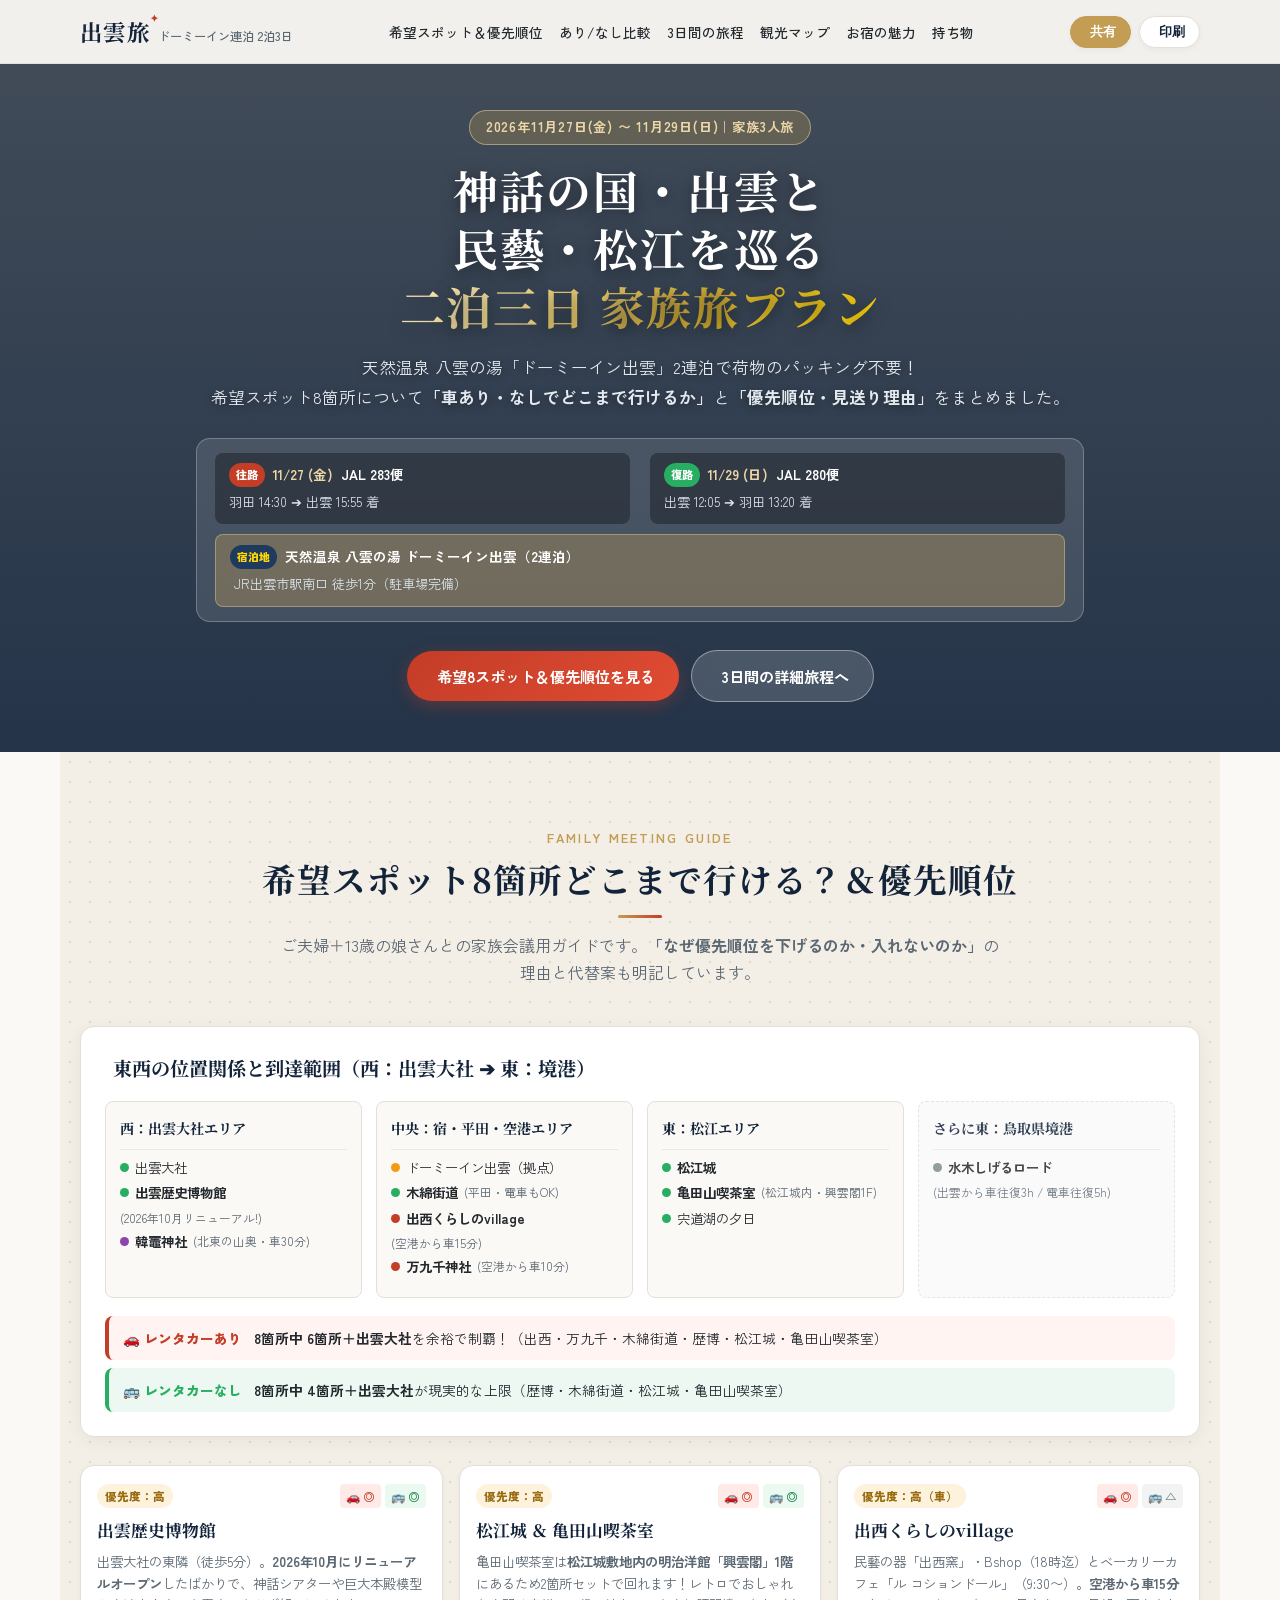
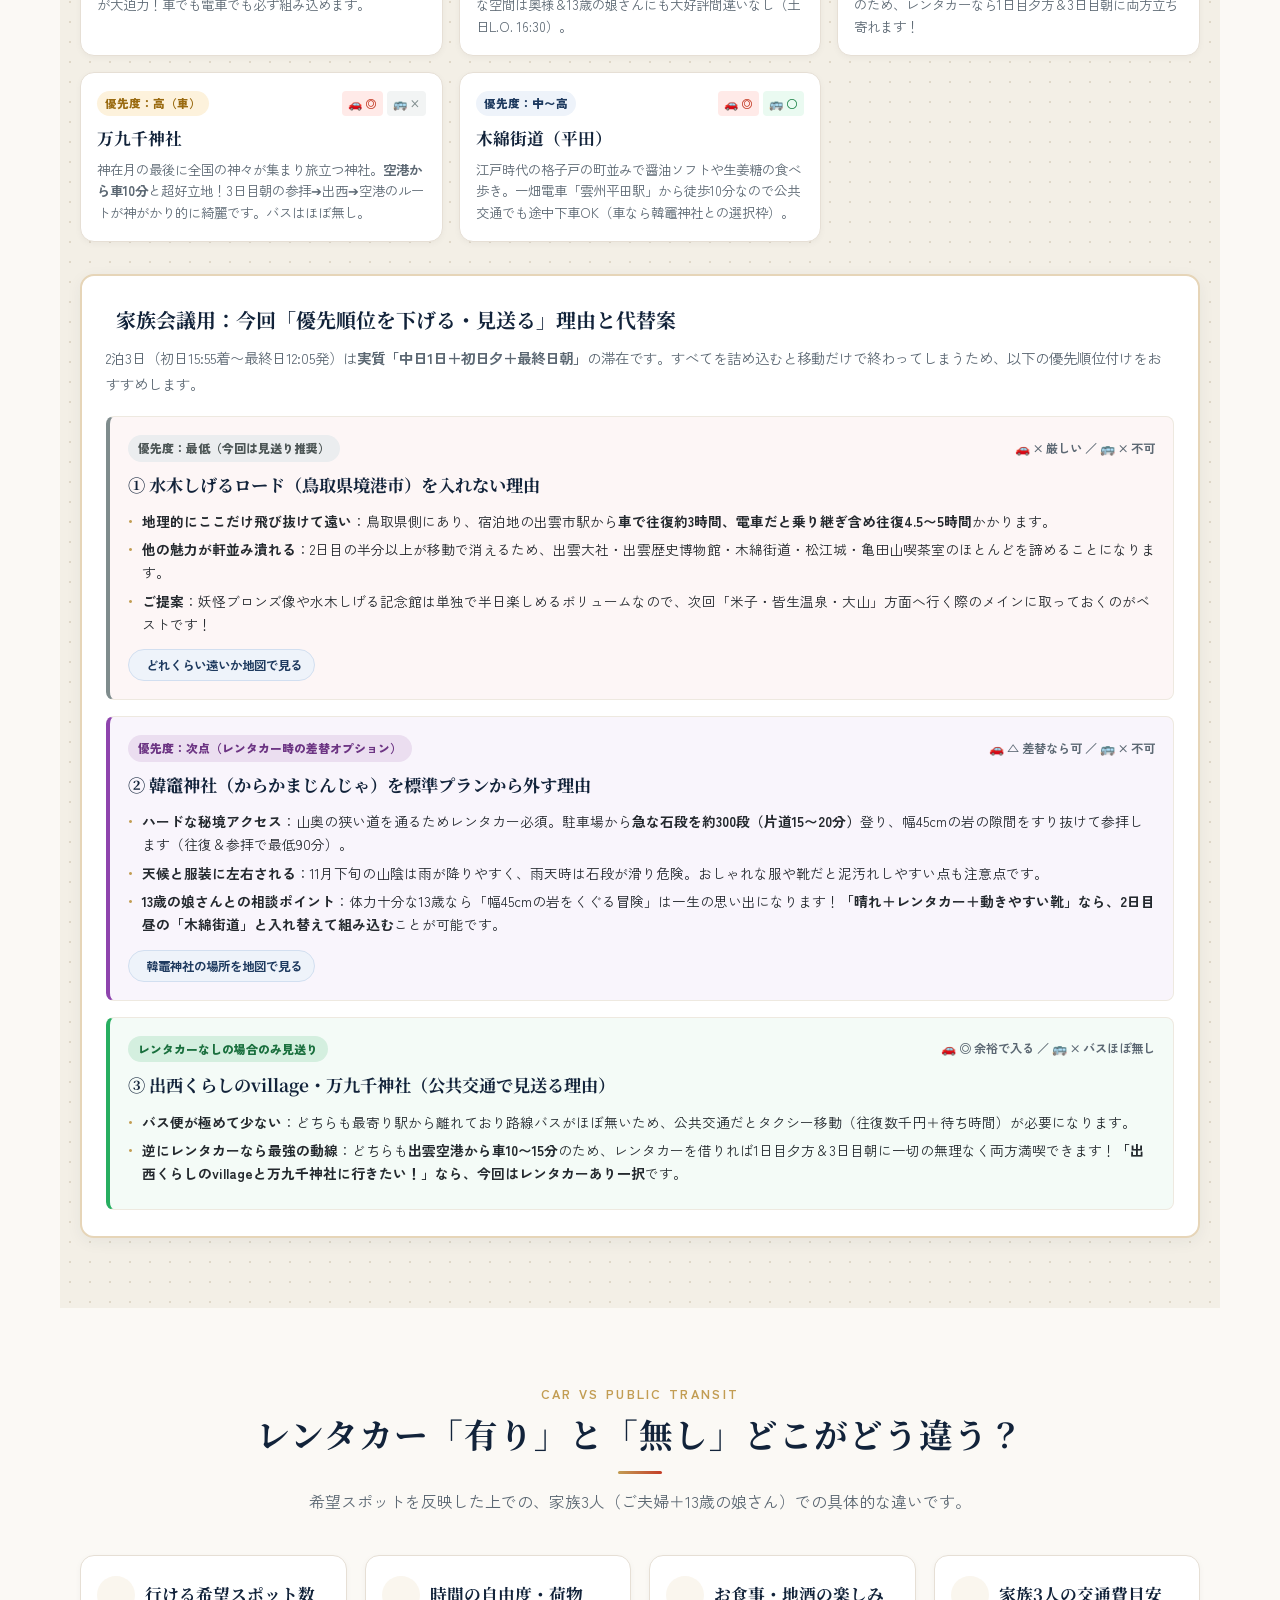
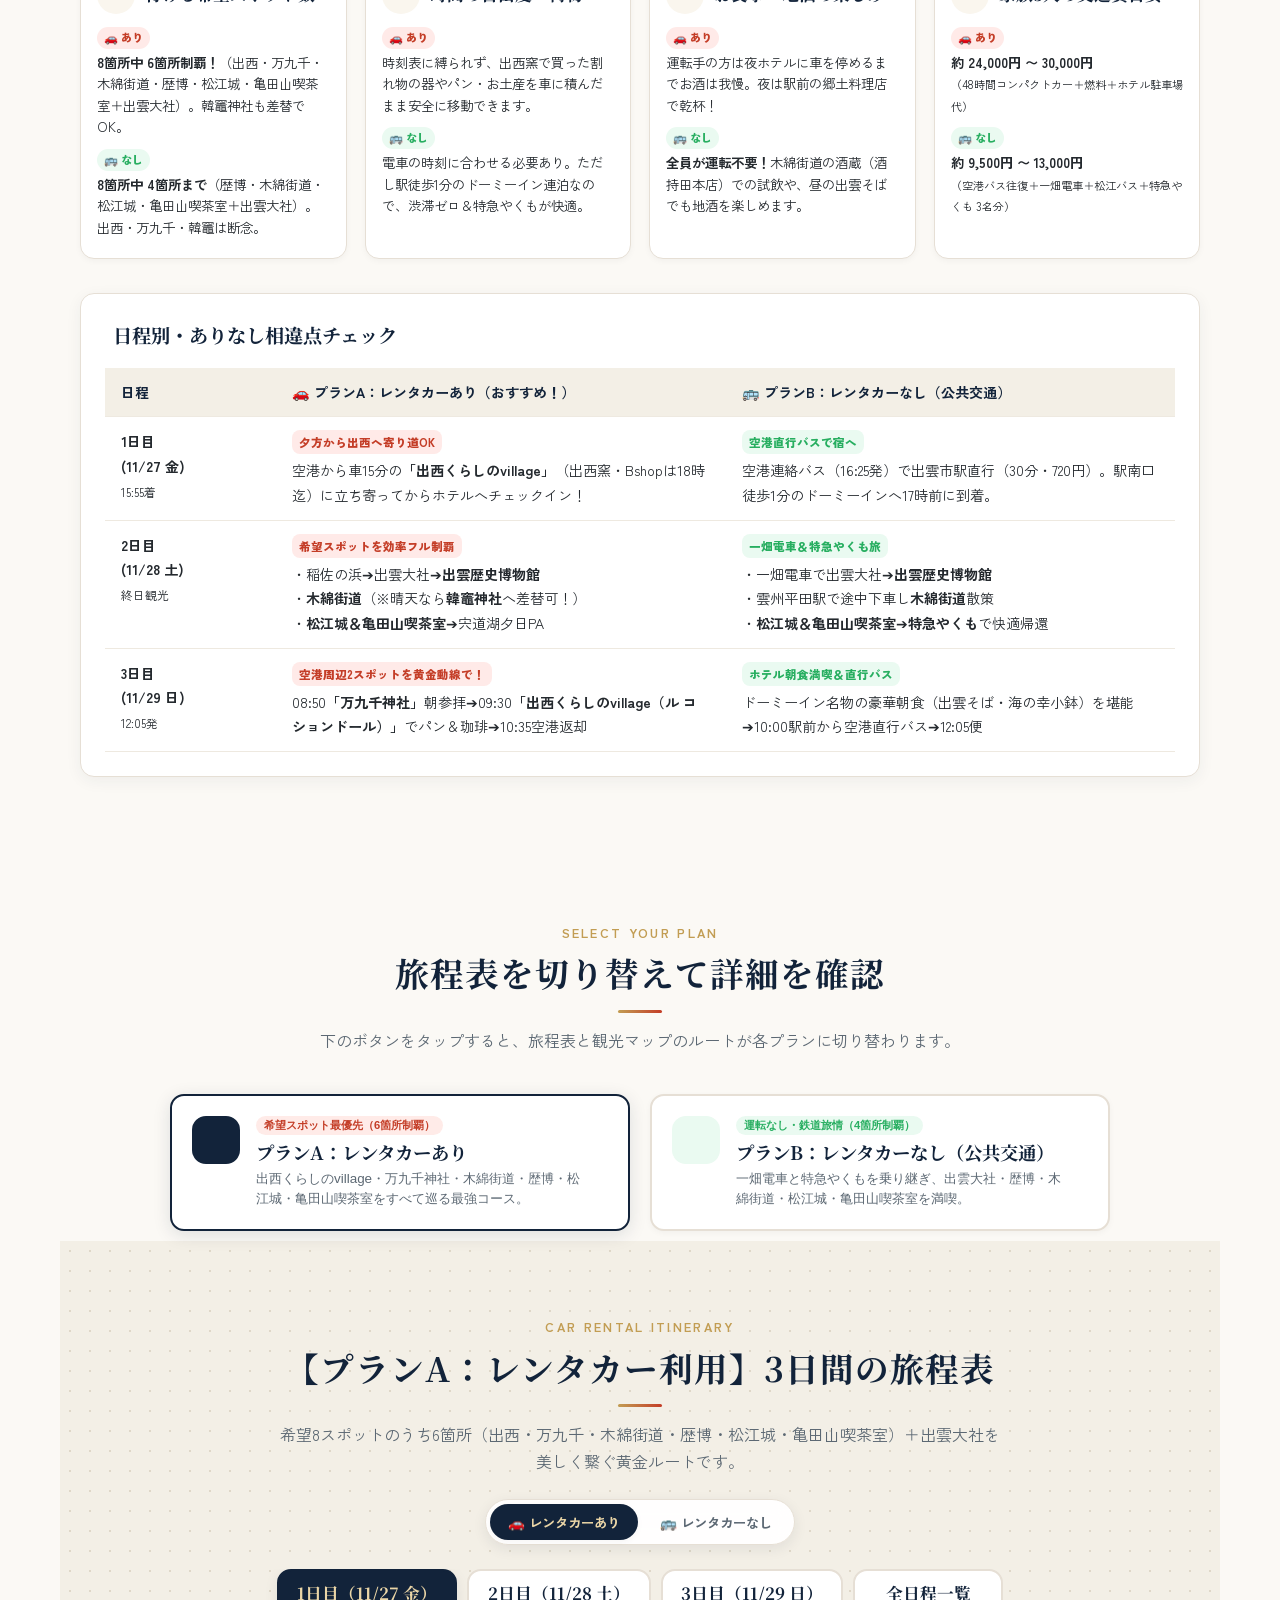
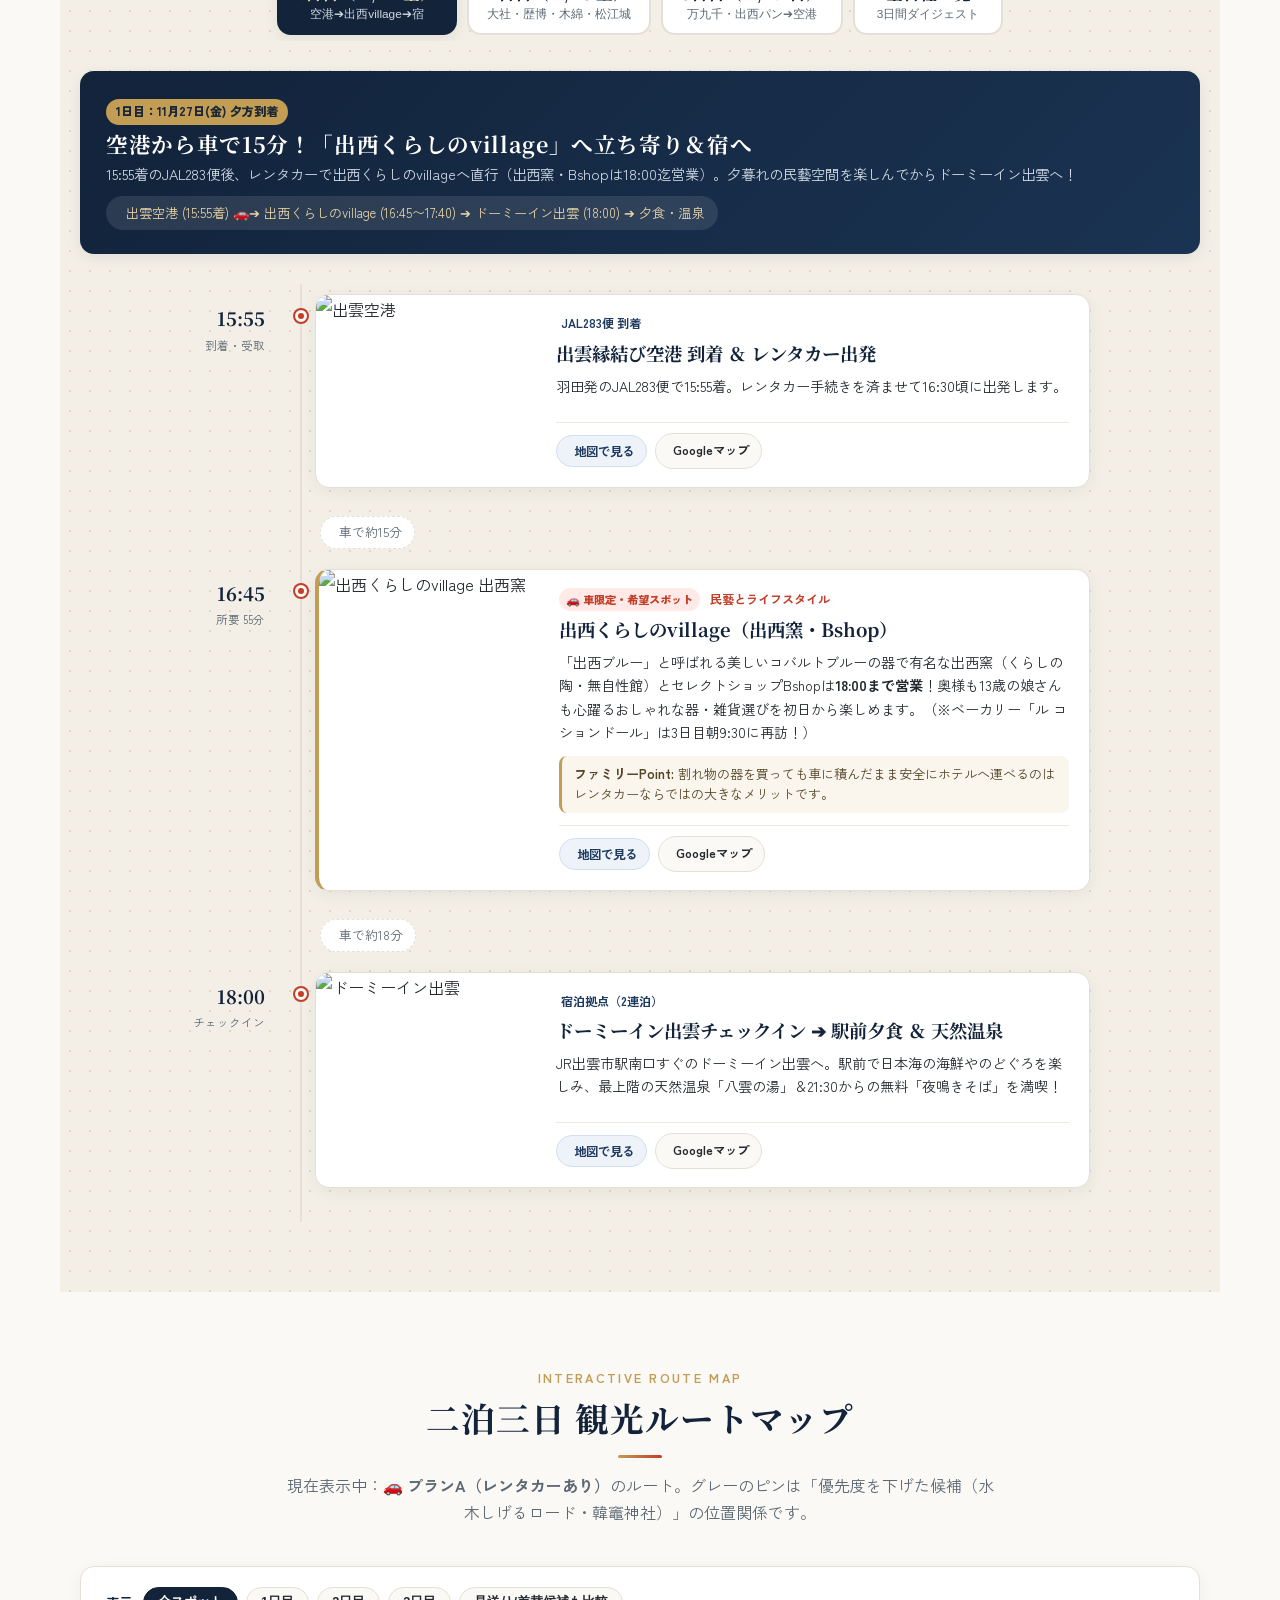
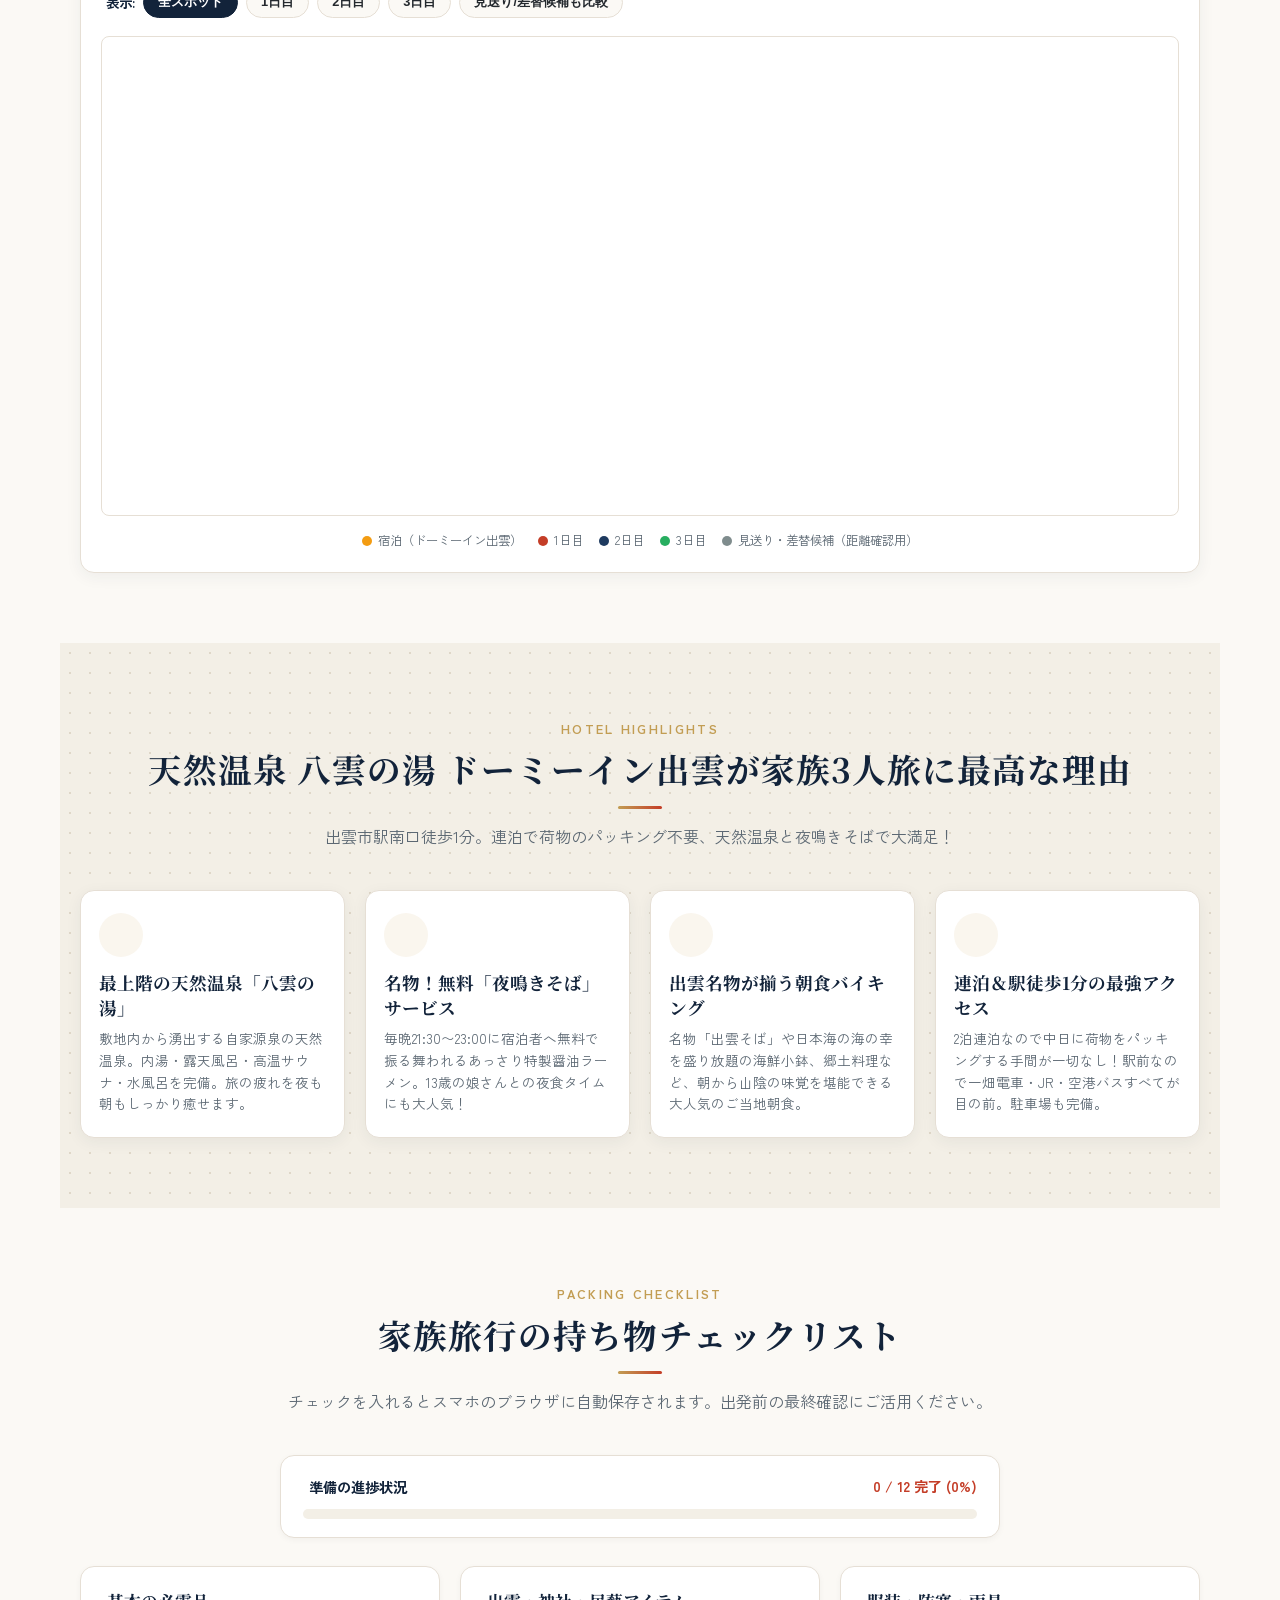
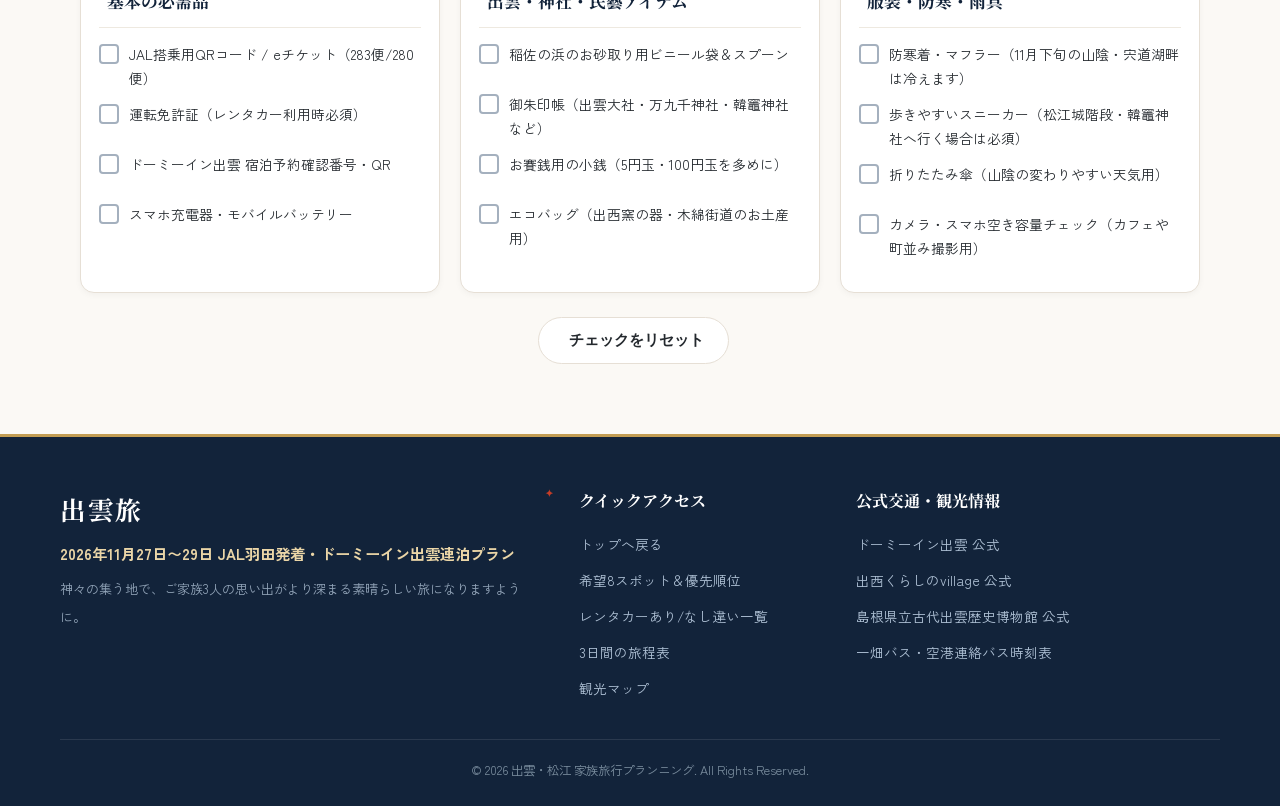
==== commit 2ce1b5b2: "Add files via upload" ====
--- a/index.html
+++ b/index.html
@@ -4,7 +4,7 @@
   <meta charset="UTF-8">
   <meta name="viewport" content="width=device-width, initial-scale=1.0, maximum-scale=5.0">
   <title>出雲・松江 家族の絆を深める二泊三日 旅のしおり｜ドーミーイン出雲連泊</title>
-  <meta name="description" content="2026年11月27日〜29日 JAL羽田発着・ドーミーイン出雲連泊。レンタカーあり・なしの違いがひと目でわかる家族旅行プラン。">
+  <meta name="description" content="2026年11月27日〜29日 JAL羽田発着・ドーミーイン出雲連泊。家族3人（ご夫婦＋13歳の娘さん）で相談できる希望スポット8箇所の到達比較・優先順位ガイド付き。">
   <meta name="theme-color" content="#12233a">
   <!-- Google Fonts -->
   <link rel="preconnect" href="https://fonts.googleapis.com">
@@ -13,7 +13,7 @@
   <!-- Leaflet CSS -->
   <link rel="stylesheet" href="https://unpkg.com/leaflet@1.9.4/dist/leaflet.css" integrity="sha256-p4NxAoJBhIIN+hmNHrzRCf9tD/miZyoHS5obTRR9BMY=" crossorigin=""/>
   <!-- Custom CSS -->
-  <link rel="stylesheet" href="css/style.css?v=20261123b">
+  <link rel="stylesheet" href="css/style.css?v=20261123c">
   <script>window.PUBLIC_URL = "https://kawamotoakihikodesu-droid.github.io/izumo-family-trip/";</script>
   <!-- Lucide Icons -->
   <script src="https://unpkg.com/lucide@latest"></script>
@@ -28,6 +28,7 @@
         <span class="logo-sub">ドーミーイン連泊 2泊3日</span>
       </a>
       <nav class="nav-links" aria-label="メインナビゲーション">
+        <a href="#spot-matrix" data-section="spot-matrix">希望スポット＆優先順位</a>
         <a href="#diff-comparison" data-section="diff-comparison">あり/なし比較</a>
         <a href="#itinerary" data-section="itinerary">3日間の旅程</a>
         <a href="#map-section" data-section="map-section">観光マップ</a>
@@ -51,8 +52,8 @@
     <!-- モバイルドロワーメニュー -->
     <div class="mobile-drawer" id="mobileDrawer">
       <a href="#flight-card" class="drawer-link"><i data-lucide="plane"></i> フライト・宿泊情報</a>
+      <a href="#spot-matrix" class="drawer-link"><i data-lucide="list-ordered"></i> 希望8スポット比較＆優先順位</a>
       <a href="#diff-comparison" class="drawer-link"><i data-lucide="git-compare"></i> レンタカーあり/なし違い一覧</a>
-      <a href="#plan-selector" class="drawer-link"><i data-lucide="sliders"></i> プラン切り替え</a>
       <a href="#itinerary" class="drawer-link"><i data-lucide="calendar"></i> 3日間の旅程表</a>
       <a href="#map-section" class="drawer-link"><i data-lucide="map-pin"></i> 観光マップ</a>
       <a href="#dormy-section" class="drawer-link"><i data-lucide="hotel"></i> ドーミーイン出雲の魅力</a>
@@ -65,14 +66,14 @@
   <section class="hero-section" id="hero">
     <div class="hero-overlay"></div>
     <div class="hero-content">
-      <div class="hero-tag">2026年11月27日(金) 〜 11月29日(日) 開催</div>
+      <div class="hero-tag">2026年11月27日(金) 〜 11月29日(日)｜家族3人旅</div>
       <h1 class="hero-title">
-        神話の国・出雲と<br>水の都・松江を巡る<br>
+        神話の国・出雲と<br>民藝・松江を巡る<br>
         <span class="gold-gradient">二泊三日 家族旅プラン</span>
       </h1>
       <p class="hero-desc">
         天然温泉 八雲の湯「ドーミーイン出雲」2連泊で荷物のパッキング不要！<br>
-        「レンタカー利用」と「公共交通（一畑電車・空港バス）」の<strong>具体的な違いとメリット</strong>を徹底比較しました。
+        希望スポット8箇所について<strong>「車あり・なしでどこまで行けるか」</strong>と<strong>「優先順位・見送り理由」</strong>をまとめました。
       </p>
 
       <!-- フライト＆宿泊情報バナー -->
@@ -104,12 +105,188 @@
       </div>
 
       <div class="hero-cta-group">
-        <a href="#diff-comparison" class="btn btn-primary">
-          <i data-lucide="git-compare"></i> あり・なしの違いを比較
+        <a href="#spot-matrix" class="btn btn-primary">
+          <i data-lucide="list-ordered"></i> 希望8スポット＆優先順位を見る
         </a>
         <a href="#itinerary" class="btn btn-glass">
-          <i data-lucide="compass"></i> 詳細旅程を見る
+          <i data-lucide="compass"></i> 3日間の詳細旅程へ
         </a>
+      </div>
+    </div>
+  </section>
+
+  <!-- 【新設】家族相談用：希望スポット8箇所 到達範囲＆優先順位ガイド -->
+  <section class="section-container bg-subtle" id="spot-matrix">
+    <div class="section-header text-center">
+      <span class="sub-heading">FAMILY MEETING GUIDE</span>
+      <h2 class="section-title">希望スポット8箇所<br class="br-sp">どこまで行ける？＆優先順位</h2>
+      <div class="title-divider"></div>
+      <p class="section-lead">ご夫婦＋13歳の娘さんとの家族会議用ガイドです。<strong>「なぜ優先順位を下げるのか・入れないのか」</strong>の理由と代替案も明記しています。</p>
+    </div>
+
+    <!-- 東西エリア到達ビジュアルマップ -->
+    <div class="reach-diagram-box">
+      <h3 class="table-title"><i data-lucide="map"></i> 東西の位置関係と到達範囲（西：出雲大社 ➔ 東：境港）</h3>
+      <div class="reach-zones">
+        <div class="reach-zone zone-west">
+          <div class="zone-header">西：出雲大社エリア</div>
+          <ul>
+            <li><span class="status-dot ok"></span> 出雲大社</li>
+            <li><span class="status-dot ok"></span> <strong>出雲歴史博物館</strong> <small>(2026年10月リニューアル!)</small></li>
+            <li><span class="status-dot opt"></span> <strong>韓竈神社</strong> <small>(北東の山奥・車30分)</small></li>
+          </ul>
+        </div>
+        <div class="reach-zone zone-center">
+          <div class="zone-header">中央：宿・平田・空港エリア</div>
+          <ul>
+            <li><span class="status-dot hotel"></span> ドーミーイン出雲（拠点）</li>
+            <li><span class="status-dot ok"></span> <strong>木綿街道</strong> <small>(平田・電車もOK)</small></li>
+            <li><span class="status-dot car-only"></span> <strong>出西くらしのvillage</strong> <small>(空港から車15分)</small></li>
+            <li><span class="status-dot car-only"></span> <strong>万九千神社</strong> <small>(空港から車10分)</small></li>
+          </ul>
+        </div>
+        <div class="reach-zone zone-east">
+          <div class="zone-header">東：松江エリア</div>
+          <ul>
+            <li><span class="status-dot ok"></span> <strong>松江城</strong></li>
+            <li><span class="status-dot ok"></span> <strong>亀田山喫茶室</strong> <small>(松江城内・興雲閣1F)</small></li>
+            <li><span class="status-dot ok"></span> 宍道湖の夕日</li>
+          </ul>
+        </div>
+        <div class="reach-zone zone-far">
+          <div class="zone-header">さらに東：鳥取県境港</div>
+          <ul>
+            <li><span class="status-dot skip"></span> <strong>水木しげるロード</strong> <small>(出雲から車往復3h / 電車往復5h)</small></li>
+          </ul>
+        </div>
+      </div>
+
+      <div class="reach-summary-bars">
+        <div class="reach-bar bar-car">
+          <span class="bar-label">🚗 レンタカーあり</span>
+          <span class="bar-text"><strong>8箇所中 6箇所＋出雲大社</strong>を余裕で制覇！（出西・万九千・木綿街道・歴博・松江城・亀田山喫茶室）</span>
+        </div>
+        <div class="reach-bar bar-transit">
+          <span class="bar-label">🚌 レンタカーなし</span>
+          <span class="bar-text"><strong>8箇所中 4箇所＋出雲大社</strong>が現実的な上限（歴博・木綿街道・松江城・亀田山喫茶室）</span>
+        </div>
+      </div>
+    </div>
+
+    <!-- 8スポット別 評価リスト -->
+    <div class="spot-eval-grid">
+      <div class="spot-eval-card eval-ok">
+        <div class="eval-top">
+          <span class="eval-rank rank-a">優先度：高</span>
+          <div class="eval-badges">
+            <span class="mini-badge car-ok">🚗 ◎</span>
+            <span class="mini-badge transit-ok">🚌 ◎</span>
+          </div>
+        </div>
+        <h4>出雲歴史博物館</h4>
+        <p>出雲大社の東隣（徒歩5分）。<strong>2026年10月にリニューアルオープン</strong>したばかりで、神話シアターや巨大本殿模型が大迫力！車でも電車でも必ず組み込めます。</p>
+      </div>
+
+      <div class="spot-eval-card eval-ok">
+        <div class="eval-top">
+          <span class="eval-rank rank-a">優先度：高</span>
+          <div class="eval-badges">
+            <span class="mini-badge car-ok">🚗 ◎</span>
+            <span class="mini-badge transit-ok">🚌 ◎</span>
+          </div>
+        </div>
+        <h4>松江城 ＆ 亀田山喫茶室</h4>
+        <p>亀田山喫茶室は<strong>松江城敷地内の明治洋館「興雲閣」1階</strong>にあるため2箇所セットで回れます！レトロでおしゃれな空間は奥様＆13歳の娘さんにも大好評間違いなし（土日L.O. 16:30）。</p>
+      </div>
+
+      <div class="spot-eval-card eval-ok">
+        <div class="eval-top">
+          <span class="eval-rank rank-a">優先度：高（車）</span>
+          <div class="eval-badges">
+            <span class="mini-badge car-ok">🚗 ◎</span>
+            <span class="mini-badge transit-ng">🚌 △</span>
+          </div>
+        </div>
+        <h4>出西くらしのvillage</h4>
+        <p>民藝の器「出西窯」・Bshop（18時迄）とベーカリーカフェ「ル コションドール」（9:30〜）。<strong>空港から車15分</strong>のため、レンタカーなら1日目夕方＆3日目朝に両方立ち寄れます！</p>
+      </div>
+
+      <div class="spot-eval-card eval-ok">
+        <div class="eval-top">
+          <span class="eval-rank rank-a">優先度：高（車）</span>
+          <div class="eval-badges">
+            <span class="mini-badge car-ok">🚗 ◎</span>
+            <span class="mini-badge transit-ng">🚌 ×</span>
+          </div>
+        </div>
+        <h4>万九千神社</h4>
+        <p>神在月の最後に全国の神々が集まり旅立つ神社。<strong>空港から車10分</strong>と超好立地！3日目朝の参拝➔出西➔空港のルートが神がかり的に綺麗です。バスはほぼ無し。</p>
+      </div>
+
+      <div class="spot-eval-card eval-ok">
+        <div class="eval-top">
+          <span class="eval-rank rank-b">優先度：中〜高</span>
+          <div class="eval-badges">
+            <span class="mini-badge car-ok">🚗 ◎</span>
+            <span class="mini-badge transit-ok">🚌 ○</span>
+          </div>
+        </div>
+        <h4>木綿街道（平田）</h4>
+        <p>江戸時代の格子戸の町並みで醤油ソフトや生姜糖の食べ歩き。一畑電車「雲州平田駅」から徒歩10分なので公共交通でも途中下車OK（車なら韓竈神社との選択枠）。</p>
+      </div>
+    </div>
+
+    <!-- 【重要】入れない理由・優先順位を下げる理由（家族会議ボックス） -->
+    <div class="exclusion-guide-box">
+      <div class="exclusion-header">
+        <i data-lucide="alert-circle"></i>
+        <h3>家族会議用：今回「優先順位を下げる・見送る」理由と代替案</h3>
+      </div>
+      <p class="exclusion-lead">2泊3日（初日15:55着〜最終日12:05発）は<strong>実質「中日1日＋初日夕＋最終日朝」</strong>の滞在です。すべてを詰め込むと移動だけで終わってしまうため、以下の優先順位付けをおすすめします。</p>
+
+      <div class="exclusion-cards">
+        <!-- 1. 水木しげるロード -->
+        <div class="exclusion-card ex-low">
+          <div class="ex-badge-row">
+            <span class="ex-priority low">優先度：最低（今回は見送り推奨）</span>
+            <span class="ex-access">🚗 × 厳しい ／ 🚌 × 不可</span>
+          </div>
+          <h4>① 水木しげるロード（鳥取県境港市）を入れない理由</h4>
+          <ul>
+            <li><strong>地理的にここだけ飛び抜けて遠い</strong>：鳥取県側にあり、宿泊地の出雲市駅から<strong>車で往復約3時間、電車だと乗り継ぎ含め往復4.5〜5時間</strong>かかります。</li>
+            <li><strong>他の魅力が軒並み潰れる</strong>：2日目の半分以上が移動で消えるため、出雲大社・出雲歴史博物館・木綿街道・松江城・亀田山喫茶室のほとんどを諦めることになります。</li>
+            <li><strong>ご提案</strong>：妖怪ブロンズ像や水木しげる記念館は単独で半日楽しめるボリュームなので、次回「米子・皆生温泉・大山」方面へ行く際のメインに取っておくのがベストです！</li>
+          </ul>
+          <button class="action-chip map-jump-btn" data-spot="mizuki" style="margin-top: 8px;"><i data-lucide="map-pin"></i> どれくらい遠いか地図で見る</button>
+        </div>
+
+        <!-- 2. 韓竈神社 -->
+        <div class="exclusion-card ex-opt">
+          <div class="ex-badge-row">
+            <span class="ex-priority opt">優先度：次点（レンタカー時の差替オプション）</span>
+            <span class="ex-access">🚗 △ 差替なら可 ／ 🚌 × 不可</span>
+          </div>
+          <h4>② 韓竈神社（からかまじんじゃ）を標準プランから外す理由</h4>
+          <ul>
+            <li><strong>ハードな秘境アクセス</strong>：山奥の狭い道を通るためレンタカー必須。駐車場から<strong>急な石段を約300段（片道15〜20分）</strong>登り、幅45cmの岩の隙間をすり抜けて参拝します（往復＆参拝で最低90分）。</li>
+            <li><strong>天候と服装に左右される</strong>：11月下旬の山陰は雨が降りやすく、雨天時は石段が滑り危険。おしゃれな服や靴だと泥汚れしやすい点も注意点です。</li>
+            <li><strong>13歳の娘さんとの相談ポイント</strong>：体力十分な13歳なら「幅45cmの岩をくぐる冒険」は一生の思い出になります！<strong>「晴れ＋レンタカー＋動きやすい靴」なら、2日目昼の「木綿街道」と入れ替えて組み込む</strong>ことが可能です。</li>
+          </ul>
+          <button class="action-chip map-jump-btn" data-spot="karakama" style="margin-top: 8px;"><i data-lucide="map-pin"></i> 韓竈神社の場所を地図で見る</button>
+        </div>
+
+        <!-- 3. 公共交通のみ見送り -->
+        <div class="exclusion-card ex-transit">
+          <div class="ex-badge-row">
+            <span class="ex-priority transit-only">レンタカーなしの場合のみ見送り</span>
+            <span class="ex-access">🚗 ◎ 余裕で入る ／ 🚌 × バスほぼ無し</span>
+          </div>
+          <h4>③ 出西くらしのvillage・万九千神社（公共交通で見送る理由）</h4>
+          <ul>
+            <li><strong>バス便が極めて少ない</strong>：どちらも最寄り駅から離れており路線バスがほぼ無いため、公共交通だとタクシー移動（往復数千円＋待ち時間）が必要になります。</li>
+            <li><strong>逆にレンタカーなら最強の動線</strong>：どちらも<strong>出雲空港から車10〜15分</strong>のため、レンタカーを借りれば1日目夕方＆3日目朝に一切の無理なく両方満喫できます！<strong>「出西くらしのvillageと万九千神社に行きたい！」なら、今回はレンタカーあり一択</strong>です。</li>
+          </ul>
+        </div>
       </div>
     </div>
   </section>
@@ -117,80 +294,78 @@
   <!-- レンタカー有り無し 違い徹底比較セクション -->
   <section class="section-container" id="diff-comparison">
     <div class="section-header text-center">
-      <span class="sub-heading">DIFFERENCE & HIGHLIGHTS</span>
+      <span class="sub-heading">CAR vs PUBLIC TRANSIT</span>
       <h2 class="section-title">レンタカー「有り」と「無し」<br class="br-sp">どこがどう違う？</h2>
       <div class="title-divider"></div>
-      <p class="section-lead">出雲市駅前「ドーミーイン出雲」連泊での、具体的な違いをわかりやすく比較しました。</p>
-    </div>
-
-    <!-- 違い比較グリッド -->
+      <p class="section-lead">希望スポットを反映した上での、家族3人（ご夫婦＋13歳の娘さん）での具体的な違いです。</p>
+    </div>
+
     <div class="diff-cards-grid">
       <div class="diff-card">
         <div class="diff-card-header">
           <div class="diff-card-icon"><i data-lucide="map-pin"></i></div>
-          <h4>行けるスポットの違い</h4>
+          <h4>行ける希望スポット数</h4>
         </div>
         <div class="diff-compare-item">
           <span class="diff-tag car">🚗 あり</span>
-          <p><strong>「稲佐の浜（お砂取り）」</strong>や<strong>「宍道湖夕日PA」</strong>、最終日朝の<strong>「島根ワイナリー/歴史博物館」</strong>まで車で余すところなく網羅！</p>
+          <p><strong>8箇所中 6箇所制覇！</strong>（出西・万九千・木綿街道・歴博・松江城・亀田山喫茶室＋出雲大社）。韓竈神社も差替でOK。</p>
         </div>
         <div class="diff-compare-item">
           <span class="diff-tag transit">🚌 なし</span>
-          <p>出雲大社と松江城をしっかり巡りつつ、レトロな<strong>「一畑電車出雲大社前駅（有形文化財）」</strong>や<strong>「特急やくも」</strong>の鉄道旅情を満喫！</p>
+          <p><strong>8箇所中 4箇所まで</strong>（歴博・木綿街道・松江城・亀田山喫茶室＋出雲大社）。出西・万九千・韓竈は断念。</p>
         </div>
       </div>
 
       <div class="diff-card">
         <div class="diff-card-header">
           <div class="diff-card-icon"><i data-lucide="clock"></i></div>
-          <h4>時間の自由度・移動</h4>
+          <h4>時間の自由度・荷物</h4>
         </div>
         <div class="diff-compare-item">
           <span class="diff-tag car">🚗 あり</span>
-          <p>電車の時刻表を気にせず、子どもの機嫌や天候に合わせて出発・滞在時間を柔軟に調整。急な休憩やお昼寝も車内で快適。</p>
+          <p>時刻表に縛られず、出西窯で買った割れ物の器やパン・お土産を車に積んだまま安全に移動できます。</p>
         </div>
         <div class="diff-compare-item">
           <span class="diff-tag transit">🚌 なし</span>
-          <p>電車の時刻に合わせる必要がありますが、駅徒歩1分のホテルなので移動の無駄がなく、渋滞の心配も一切ゼロ。</p>
+          <p>電車の時刻に合わせる必要あり。ただし駅徒歩1分のドーミーイン連泊なので、渋滞ゼロ＆特急やくもが快適。</p>
         </div>
       </div>
 
       <div class="diff-card">
         <div class="diff-card-header">
           <div class="diff-card-icon"><i data-lucide="wine"></i></div>
-          <h4>お食事・地酒とお酒</h4>
+          <h4>お食事・地酒の楽しみ</h4>
         </div>
         <div class="diff-compare-item">
           <span class="diff-tag car">🚗 あり</span>
-          <p>運転手の方は夕食時（ホテル帰着後）までお酒が飲めません。昼食時はノンアルコールで、夜に駅前で乾杯となります。</p>
+          <p>運転手の方は夜ホテルに車を停めるまでお酒は我慢。夜は駅前の郷土料理店で乾杯！</p>
         </div>
         <div class="diff-compare-item">
           <span class="diff-tag transit">🚌 なし</span>
-          <p><strong>全員が運転から解放！</strong>昼食の出雲そばでも夕食でも、島根の銘酒（李白・出雲富士）を気兼ねなく楽しめます。</p>
+          <p><strong>全員が運転不要！</strong>木綿街道の酒蔵（酒持田本店）での試飲や、昼の出雲そばでも地酒を楽しめます。</p>
         </div>
       </div>
 
       <div class="diff-card">
         <div class="diff-card-header">
           <div class="diff-card-icon"><i data-lucide="coins"></i></div>
-          <h4>家族4人の交通費目安</h4>
+          <h4>家族3人の交通費目安</h4>
         </div>
         <div class="diff-compare-item">
           <span class="diff-tag car">🚗 あり</span>
-          <p><strong>約 25,000円 〜 32,000円</strong><br><small>（48時間レンタカー＋燃料＋ホテル駐車場代）</small></p>
+          <p><strong>約 24,000円 〜 30,000円</strong><br><small>（48時間コンパクトカー＋燃料＋ホテル駐車場代）</small></p>
         </div>
         <div class="diff-compare-item">
           <span class="diff-tag transit">🚌 なし</span>
-          <p><strong>約 11,000円 〜 15,000円</strong><br><small>（空港バス往復＋一畑電車＋松江バス＋特急やくも等）</small></p>
-        </div>
-      </div>
-    </div>
-
-    <!-- 違い総括：スマホで見やすいカードビュー ＆ PCテーブル -->
+          <p><strong>約 9,500円 〜 13,000円</strong><br><small>（空港バス往復＋一畑電車＋松江バス＋特急やくも 3名分）</small></p>
+        </div>
+      </div>
+    </div>
+
+    <!-- 違い総括：スマホカードビュー ＆ PCテーブル -->
     <div class="diff-table-box">
       <h3 class="table-title"><i data-lucide="calendar-check"></i> 日程別・ありなし相違点チェック</h3>
       
-      <!-- スマホ用カードビュー -->
       <div class="mobile-diff-accordion">
         <div class="mobile-diff-card">
           <div class="mobile-diff-header">
@@ -200,11 +375,11 @@
           <div class="mobile-diff-body">
             <div class="m-diff-item car-side">
               <div class="m-diff-label">🚗 レンタカーあり</div>
-              <p>空港から車で約25分でホテルへ直行。荷物を置いてすぐ出雲市駅周辺の海鮮居酒屋へ。</p>
+              <p>空港から車15分の<strong>「出西くらしのvillage」</strong>（出西窯・Bshopは18時迄）にそのまま寄り道してからホテルへ！</p>
             </div>
             <div class="m-diff-item transit-side">
               <div class="m-diff-label">🚌 レンタカーなし</div>
-              <p>空港直行バス（16:25発）で出雲市駅へ（30分・720円）。ホテルは駅南口徒歩1分なので即チェックイン！</p>
+              <p>空港直行バス（16:25発）で出雲市駅へ直行。駅南口徒歩1分のドーミーインへ17時前にゆったりチェックイン。</p>
             </div>
           </div>
         </div>
@@ -217,11 +392,11 @@
           <div class="mobile-diff-body">
             <div class="m-diff-item car-side">
               <div class="m-diff-label">🚗 レンタカーあり</div>
-              <p>・<strong>稲佐の浜</strong>でお砂取り ➔ 出雲大社参拝<br>・車で松江城・堀川めぐり（こたつ船）<br>・車だから行ける<strong>「宍道湖夕日PA」</strong>でサンセット鑑賞</p>
+              <p>・稲佐の浜➔出雲大社➔<strong>出雲歴史博物館</strong><br>・<strong>木綿街道</strong>（※晴天なら<strong>韓竈神社</strong>へ差替可！）<br>・<strong>松江城＆亀田山喫茶室</strong>➔宍道湖夕日PA</p>
             </div>
             <div class="m-diff-item transit-side">
               <div class="m-diff-label">🚌 レンタカーなし</div>
-              <p>・駅前から<strong>一畑電車</strong>で出雲大社前へ<br>・大社参拝 ➔ 一畑電車で宍道湖を眺め松江へ<br>・松江城・堀川めぐり ➔ <strong>県立美術館</strong>で夕日<br>・松江駅から<strong>特急やくも</strong>で快適に出雲市駅へ！</p>
+              <p>・一畑電車で出雲大社➔<strong>出雲歴史博物館</strong><br>・雲州平田で途中下車し<strong>木綿街道</strong>散策<br>・<strong>松江城＆亀田山喫茶室</strong>➔<strong>特急やくも</strong>で帰還</p>
             </div>
           </div>
         </div>
@@ -234,23 +409,22 @@
           <div class="mobile-diff-body">
             <div class="m-diff-item car-side">
               <div class="m-diff-label">🚗 レンタカーあり</div>
-              <p>08:30出発で<strong>「島根ワイナリー」</strong>や<strong>「古代出雲歴史博物館」</strong>を1時間見学 ➔ 10:35空港返却 ➔ 12:05便</p>
+              <p>08:50<strong>「万九千神社」</strong>朝参拝➔09:30<strong>「出西くらしのvillage（ル コションドール）」</strong>で焼きたてパン＆珈琲➔10:35空港返却！</p>
             </div>
             <div class="m-diff-item transit-side">
               <div class="m-diff-label">🚌 レンタカーなし</div>
-              <p>ドーミーイン名物の豪華朝食（出雲そば・海の幸小鉢）を堪能 ➔ 10:00駅前から空港直行バス ➔ 12:05便</p>
-            </div>
-          </div>
-        </div>
-      </div>
-
-      <!-- PC用テーブル -->
+              <p>ドーミーイン名物の豪華朝食バイキングをゆっくり堪能➔10:00駅前から空港直行バス➔10:30空港着。</p>
+            </div>
+          </div>
+        </div>
+      </div>
+
       <div class="table-responsive pc-only-table">
         <table class="diff-matrix-table">
           <thead>
             <tr>
               <th style="width: 16%;">日程</th>
-              <th style="width: 42%;">🚗 プランA：レンタカーあり</th>
+              <th style="width: 42%;">🚗 プランA：レンタカーあり（おすすめ！）</th>
               <th style="width: 42%;">🚌 プランB：レンタカーなし（公共交通）</th>
             </tr>
           </thead>
@@ -258,39 +432,38 @@
             <tr>
               <td><strong>1日目<br>(11/27 金)</strong><br><small>15:55着</small></td>
               <td>
-                <span class="badge-point point-car">車で直行</span><br>
-                空港から車で約25分でホテル直行。荷物を置いてすぐ出雲市駅周辺の海鮮居酒屋（のどぐろ・しまね和牛）へ。
+                <span class="badge-point point-car">夕方から出西へ寄り道OK</span><br>
+                空港から車15分の<strong>「出西くらしのvillage」</strong>（出西窯・Bshopは18時迄）に立ち寄ってからホテルへチェックイン！
               </td>
               <td>
-                <span class="badge-point point-transit">空港直行バス</span><br>
-                空港連絡バス（16:25発）で出雲市駅直行（約30分・720円）。ホテルは駅南口徒歩1分なので即チェックイン！
+                <span class="badge-point point-transit">空港直行バスで宿へ</span><br>
+                空港連絡バス（16:25発）で出雲市駅直行（30分・720円）。駅南口徒歩1分のドーミーインへ17時前に到着。
               </td>
             </tr>
             <tr>
               <td><strong>2日目<br>(11/28 土)</strong><br><small>終日観光</small></td>
               <td>
-                <span class="badge-point point-car">神話の浜＆絶景PAへ横付け</span><br>
-                ・<strong>稲佐の浜</strong>でお砂取り ➔ 出雲大社正式参拝<br>
-                ・車で松江城・堀川めぐり（こたつ船）<br>
-                ・車だから行ける<strong>「宍道湖夕日スポット（とるPA）」</strong>で茜色のサンセット鑑賞
+                <span class="badge-point point-car">希望スポットを効率フル制覇</span><br>
+                ・稲佐の浜➔出雲大社➔<strong>出雲歴史博物館</strong><br>
+                ・<strong>木綿街道</strong>（※晴天なら<strong>韓竈神社</strong>へ差替可！）<br>
+                ・<strong>松江城＆亀田山喫茶室</strong>➔宍道湖夕日PA
               </td>
               <td>
-                <span class="badge-point point-transit">レトロ電車＆特急やくも旅</span><br>
-                ・ホテル目の前から<strong>一畑電車（ばたでん）</strong>で出雲大社へ<br>
-                ・出雲大社参拝 ➔ 一畑電車で宍道湖畔を走り松江へ<br>
-                ・松江城・堀川めぐり ➔ <strong>県立美術館芝生</strong>で夕日鑑賞<br>
-                ・松江駅から<strong>特急やくも</strong>で快適に出雲市駅へ帰還！
+                <span class="badge-point point-transit">一畑電車＆特急やくも旅</span><br>
+                ・一畑電車で出雲大社➔<strong>出雲歴史博物館</strong><br>
+                ・雲州平田駅で途中下車し<strong>木綿街道</strong>散策<br>
+                ・<strong>松江城＆亀田山喫茶室</strong>➔<strong>特急やくも</strong>で快適帰還
               </td>
             </tr>
             <tr>
               <td><strong>3日目<br>(11/29 日)</strong><br><small>12:05発</small></td>
               <td>
-                <span class="badge-point point-car">朝のプチ観光が可能</span><br>
-                08:30出発で<strong>「島根ワイナリー」</strong>や<strong>「古代出雲歴史博物館」</strong>を1時間見学 ➔ 10:35空港返却 ➔ 12:05便
+                <span class="badge-point point-car">空港周辺2スポットを黄金動線で！</span><br>
+                08:50<strong>「万九千神社」</strong>朝参拝➔09:30<strong>「出西くらしのvillage（ル コションドール）」</strong>でパン＆珈琲➔10:35空港返却
               </td>
               <td>
-                <span class="badge-point point-transit">ホテル朝食満喫＆駅前直行バス</span><br>
-                ドーミーイン名物の豪華朝食（出雲そば・海の幸小鉢）を堪能 ➔ 10:00駅前から空港直行バス ➔ 12:05便
+                <span class="badge-point point-transit">ホテル朝食満喫＆直行バス</span><br>
+                ドーミーイン名物の豪華朝食（出雲そば・海の幸小鉢）を堪能➔10:00駅前から空港直行バス➔12:05便
               </td>
             </tr>
           </tbody>
@@ -312,9 +485,9 @@
       <button class="plan-toggle-card active" id="btnPlanCar" data-plan="car" aria-pressed="true">
         <div class="plan-card-icon"><i data-lucide="car"></i></div>
         <div class="plan-card-info">
-          <span class="plan-badge-best">観光スポット数重視</span>
+          <span class="plan-badge-best">希望スポット最優先（6箇所制覇）</span>
           <h3 class="plan-card-title">プランA：レンタカーあり</h3>
-          <p class="plan-card-desc">稲佐の浜や宍道湖夕日PA、3日目朝の歴史博物館までフルに巡れるドライブ満喫コース。</p>
+          <p class="plan-card-desc">出西くらしのvillage・万九千神社・木綿街道・歴博・松江城・亀田山喫茶室をすべて巡る最強コース。</p>
         </div>
         <div class="plan-check-icon"><i data-lucide="check-circle-2"></i></div>
       </button>
@@ -322,9 +495,9 @@
       <button class="plan-toggle-card" id="btnPlanTrain" data-plan="transit" aria-pressed="false">
         <div class="plan-card-icon transit"><i data-lucide="train"></i></div>
         <div class="plan-card-info">
-          <span class="plan-badge-transit">運転ストレスゼロ・コスパ良好</span>
+          <span class="plan-badge-transit">運転なし・鉄道旅情（4箇所制覇）</span>
           <h3 class="plan-card-title">プランB：レンタカーなし（公共交通）</h3>
-          <p class="plan-card-desc">駅前ドーミーインの立地を最大限に活かし、一畑電車や特急やくもを楽しむ情緒旅情コース。</p>
+          <p class="plan-card-desc">一畑電車と特急やくもを乗り継ぎ、出雲大社・歴博・木綿街道・松江城・亀田山喫茶室を満喫。</p>
         </div>
         <div class="plan-check-icon"><i data-lucide="check-circle-2"></i></div>
       </button>
@@ -337,10 +510,10 @@
       <span class="sub-heading" id="itinerary-subheading">CAR RENTAL ITINERARY</span>
       <h2 class="section-title" id="itinerary-mainheading">【プランA：レンタカー利用】3日間の旅程表</h2>
       <div class="title-divider"></div>
-      <p class="section-lead" id="itinerary-leaddesc">初日は空港から出雲市駅前へ。2日目に出雲大社・稲佐の浜・松江城・宍道湖夕日を車で効率よく巡ります。</p>
-    </div>
-
-    <!-- スティッキー操作バー（閲覧中でもプランA/Bをワンタップ比較可能） -->
+      <p class="section-lead" id="itinerary-leaddesc">希望8スポットのうち6箇所（出西・万九千・木綿街道・歴博・松江城・亀田山喫茶室）＋出雲大社を美しく繋ぐ黄金ルートです。</p>
+    </div>
+
+    <!-- スティッキー操作バー -->
     <div class="sticky-plan-bar" id="stickyPlanBar">
       <div class="sticky-plan-pills" role="tablist" aria-label="プラン切り替え">
         <button class="sticky-pill active" data-plan-switch="car">🚗 レンタカーあり</button>
@@ -353,15 +526,15 @@
       <div class="itinerary-tabs">
         <button class="tab-btn active" data-day="day1">
           <span class="tab-day">1日目（11/27 金）</span>
-          <span class="tab-sub" id="tab-sub-day1">15:55着 ➔ 車で宿へ</span>
+          <span class="tab-sub" id="tab-sub-day1">空港➔出西village➔宿</span>
         </button>
         <button class="tab-btn" data-day="day2">
           <span class="tab-day">2日目（11/28 土）</span>
-          <span class="tab-sub" id="tab-sub-day2">稲佐の浜・大社・松江</span>
+          <span class="tab-sub" id="tab-sub-day2">大社・歴博・木綿・松江城</span>
         </button>
         <button class="tab-btn" data-day="day3">
           <span class="tab-day">3日目（11/29 日）</span>
-          <span class="tab-sub" id="tab-sub-day3">朝観光 ➔ 12:05便</span>
+          <span class="tab-sub" id="tab-sub-day3">万九千・出西パン➔空港</span>
         </button>
         <button class="tab-btn" data-day="all">
           <span class="tab-day">全日程一覧</span>
@@ -378,11 +551,11 @@
         <div class="day-banner">
           <div class="day-banner-content">
             <span class="day-tag">1日目：11月27日(金) 夕方到着</span>
-            <h3>出雲到着！車で25分の「ドーミーイン出雲」へチェックイン</h3>
-            <p>15:55着のJAL283便後、レンタカーで出雲市駅南口のドーミーイン出雲へ。天然温泉「八雲の湯」で温まり、駅前の名店で日本海海鮮グルメを堪能。</p>
+            <h3>空港から車で15分！「出西くらしのvillage」へ立ち寄り＆宿へ</h3>
+            <p>15:55着のJAL283便後、レンタカーで出西くらしのvillageへ直行（出西窯・Bshopは18:00迄営業）。夕暮れの民藝空間を楽しんでからドーミーイン出雲へ！</p>
           </div>
           <div class="day-banner-route">
-            <i data-lucide="navigation"></i> 出雲空港 (15:55着) 🚗➔ ドーミーイン出雲 (17:05) ➔ 駅前夕食 ➔ 天然温泉＆夜鳴きそば
+            <i data-lucide="navigation"></i> 出雲空港 (15:55着) 🚗➔ 出西くらしのvillage (16:45〜17:40) ➔ ドーミーイン出雲 (18:00) ➔ 夕食・温泉
           </div>
         </div>
 
@@ -396,67 +569,63 @@
               </div>
               <div class="card-info">
                 <div class="spot-category"><i data-lucide="plane"></i> JAL283便 到着</div>
-                <h4 class="spot-name">出雲縁結び空港 到着 ＆ レンタカー手続き</h4>
-                <p class="spot-desc">
-                  羽田発のJAL283便で出雲へ到着。手荷物受取後、空港到着ロビーのレンタカー受付へ。車を受け取り16:35頃に出雲市街へ向けて出発します。
+                <h4 class="spot-name">出雲縁結び空港 到着 ＆ レンタカー出発</h4>
+                <p class="spot-desc">
+                  羽田発のJAL283便で15:55着。レンタカー手続きを済ませて16:30頃に出発します。
+                </p>
+                <div class="card-actions">
+                  <button class="action-chip map-jump-btn" data-spot="airport"><i data-lucide="map-pin"></i> 地図で見る</button>
+                  <a class="action-chip gmap-link" href="https://www.google.com/maps/search/?api=1&query=出雲縁結び空港" target="_blank" rel="noopener"><i data-lucide="external-link"></i> Googleマップ</a>
+                </div>
+              </div>
+            </div>
+          </div>
+
+          <div class="transit-indicator"><i data-lucide="car"></i> 車で約15分</div>
+
+          <div class="timeline-item">
+            <div class="time-col"><span class="time-badge">16:45</span><span class="time-dur">所要 55分</span></div>
+            <div class="timeline-dot"></div>
+            <div class="timeline-card highlight-card">
+              <div class="card-photo">
+                <img src="https://images.unsplash.com/photo-1578749556568-bc2c40e68b61?auto=format&fit=crop&w=600&q=80" alt="出西くらしのvillage 出西窯" loading="lazy">
+              </div>
+              <div class="card-info">
+                <div class="spot-category highlight-badge"><span class="diff-badge-car">🚗 車限定・希望スポット</span> <i data-lucide="sparkles"></i> 民藝とライフスタイル</div>
+                <h4 class="spot-name">出西くらしのvillage（出西窯・Bshop）</h4>
+                <p class="spot-desc">
+                  「出西ブルー」と呼ばれる美しいコバルトブルーの器で有名な出西窯（くらしの陶・無自性館）とセレクトショップBshopは<strong>18:00まで営業</strong>！奥様も13歳の娘さんも心躍るおしゃれな器・雑貨選びを初日から楽しめます。（※ベーカリー「ル コションドール」は3日目朝9:30に再訪！）
                 </p>
                 <div class="family-tip">
                   <i data-lucide="info"></i>
-                  <strong>ファミリーPoint:</strong> 空港から出雲市駅へは約25分の平坦なルート。夕方ラッシュも少なく快適に運転できます。
-                </div>
-                <div class="card-actions">
-                  <button class="action-chip map-jump-btn" data-spot="airport"><i data-lucide="map-pin"></i> 地図で見る</button>
-                  <a class="action-chip gmap-link" href="https://www.google.com/maps/search/?api=1&query=出雲縁結び空港" target="_blank" rel="noopener"><i data-lucide="external-link"></i> Googleマップ</a>
-                </div>
-              </div>
-            </div>
-          </div>
-
-          <div class="transit-indicator"><i data-lucide="car"></i> 国道9号経由 車で約25分（約15km）</div>
-
-          <div class="timeline-item">
-            <div class="time-col"><span class="time-badge">17:05</span><span class="time-dur">連泊宿</span></div>
-            <div class="timeline-dot"></div>
-            <div class="timeline-card highlight-card">
+                  <strong>ファミリーPoint:</strong> 割れ物の器を買っても車に積んだまま安全にホテルへ運べるのはレンタカーならではの大きなメリットです。
+                </div>
+                <div class="card-actions">
+                  <button class="action-chip map-jump-btn" data-spot="shussai"><i data-lucide="map-pin"></i> 地図で見る</button>
+                  <a class="action-chip gmap-link" href="https://www.google.com/maps/search/?api=1&query=出西くらしのvillage" target="_blank" rel="noopener"><i data-lucide="external-link"></i> Googleマップ</a>
+                </div>
+              </div>
+            </div>
+          </div>
+
+          <div class="transit-indicator"><i data-lucide="car"></i> 車で約18分</div>
+
+          <div class="timeline-item">
+            <div class="time-col"><span class="time-badge">18:00</span><span class="time-dur">チェックイン</span></div>
+            <div class="timeline-dot"></div>
+            <div class="timeline-card">
               <div class="card-photo">
                 <img src="https://images.unsplash.com/photo-1582719478250-c89cae4dc85b?auto=format&fit=crop&w=600&q=80" alt="ドーミーイン出雲" loading="lazy">
               </div>
               <div class="card-info">
-                <div class="spot-category highlight-badge"><i data-lucide="bed"></i> 宿泊拠点（2連泊）</div>
-                <h4 class="spot-name">天然温泉 八雲の湯 ドーミーイン出雲にチェックイン</h4>
-                <p class="spot-desc">
-                  JR出雲市駅南口すぐ目の前の好立地！提携駐車場に車を停めてチェックイン。2連泊なのでスーツケースを広げて荷物を整理でき、明日以降も身軽に行動できます。
-                </p>
-                <div class="family-tip">
-                  <i data-lucide="info"></i>
-                  <strong>ファミリーPoint:</strong> 最上階には自家源泉の天然温泉大浴場（内湯・露天風呂・サウナ）を完備。夕食前にひと風呂浴びてリフレッシュ！
-                </div>
+                <div class="spot-category"><i data-lucide="bed"></i> 宿泊拠点（2連泊）</div>
+                <h4 class="spot-name">ドーミーイン出雲チェックイン ➔ 駅前夕食 ＆ 天然温泉</h4>
+                <p class="spot-desc">
+                  JR出雲市駅南口すぐのドーミーイン出雲へ。駅前で日本海の海鮮やのどぐろを楽しみ、最上階の天然温泉「八雲の湯」＆21:30からの無料「夜鳴きそば」を満喫！
+                </p>
                 <div class="card-actions">
                   <button class="action-chip map-jump-btn" data-spot="dormy-hotel"><i data-lucide="map-pin"></i> 地図で見る</button>
                   <a class="action-chip gmap-link" href="https://www.google.com/maps/search/?api=1&query=ドーミーイン出雲" target="_blank" rel="noopener"><i data-lucide="external-link"></i> Googleマップ</a>
-                </div>
-              </div>
-            </div>
-          </div>
-
-          <div class="transit-indicator"><i data-lucide="footprints"></i> 徒歩で駅前飲食店へ</div>
-
-          <div class="timeline-item">
-            <div class="time-col"><span class="time-badge">18:30</span><span class="time-dur">夕食</span></div>
-            <div class="timeline-dot"></div>
-            <div class="timeline-card">
-              <div class="card-photo">
-                <img src="https://images.unsplash.com/photo-1534422298391-e4f8c172dddb?auto=format&fit=crop&w=600&q=80" alt="出雲駅前海鮮居酒屋" loading="lazy">
-              </div>
-              <div class="card-info">
-                <div class="spot-category"><i data-lucide="utensils"></i> 駅前グルメ</div>
-                <h4 class="spot-name">出雲市駅周辺の郷土料理店にて夕食</h4>
-                <p class="spot-desc">
-                  ホテル周辺には日本海の海の幸を楽しめる海鮮居酒屋や郷土料理店（「和泉」「神門」など）が多数。車をホテルに置いているので、パパもママも安心して島根の地酒を味わえます。
-                </p>
-                <div class="family-tip">
-                  <i data-lucide="info"></i>
-                  <strong>ファミリーPoint:</strong> 21:30〜23:00はドーミーイン名物の無料「夜鳴きそば（あっさり醤油ラーメン）」サービスあり！子どもたちのお夜食に大人気です。
                 </div>
               </div>
             </div>
@@ -468,149 +637,145 @@
       <div class="day-panel" id="car-panel-day2">
         <div class="day-banner">
           <div class="day-banner-content">
-            <span class="day-tag">2日目：11月28日(土) 車でフル観光</span>
-            <h3>稲佐の浜・出雲大社から松江城、宍道湖夕日PAへドライブ！</h3>
-            <p>車だから行ける「稲佐の浜（お砂取り）」から出雲大社へ。午後は宍道湖北岸をドライブして松江城・堀川めぐり（こたつ船）、そして絶景の夕日PAへ横付け。</p>
+            <span class="day-tag">2日目：11月28日(土) 終日フル満喫</span>
+            <h3>出雲大社・歴史博物館 ➔ 木綿街道 ➔ 松江城＆亀田山喫茶室！</h3>
+            <p>希望スポットを西から東へ一直線に繋ぐ無駄ゼロルート。2026年10月リニューアルの歴史博物館、江戸の風情残る木綿街道、明治洋館の亀田山喫茶室まで完全網羅！</p>
           </div>
           <div class="day-banner-route">
-            <i data-lucide="navigation"></i> 宿 (08:45) 🚗➔ 稲佐の浜 ➔ 出雲大社 ➔ そば ➔ 松江城・堀川めぐり ➔ 宍道湖夕日PA ➔ 宿帰着
+            <i data-lucide="navigation"></i> 宿 (08:30) 🚗➔ 稲佐の浜・出雲大社 ➔ 出雲歴史博物館 ➔ 出雲そば ➔ 木綿街道(or韓竈神社) ➔ 松江城＆亀田山喫茶室 ➔ 夕日 ➔ 宿
           </div>
         </div>
 
         <div class="timeline">
           <div class="timeline-item">
-            <div class="time-col"><span class="time-badge">08:45</span><span class="time-dur">出発</span></div>
+            <div class="time-col"><span class="time-badge">08:50</span><span class="time-dur">所要 90分</span></div>
+            <div class="timeline-dot"></div>
+            <div class="timeline-card highlight-card">
+              <div class="card-photo">
+                <img src="https://images.unsplash.com/photo-1545569341-9eb8b30979d9?auto=format&fit=crop&w=600&q=80" alt="出雲大社参拝" loading="lazy">
+              </div>
+              <div class="card-info">
+                <div class="spot-category highlight-badge"><i data-lucide="landmark"></i> 旅のハイライト</div>
+                <h4 class="spot-name">稲佐の浜（お砂取り）➔ 出雲大社 正式参拝 ＆ 神楽殿</h4>
+                <p class="spot-desc">
+                  車で稲佐の浜に寄り砂を採取してから出雲大社へ。「二礼四拍手一礼」で参拝し、素鵞社で御砂交換、神楽殿の巨大注連縄を見学します。
+                </p>
+                <div class="card-actions">
+                  <button class="action-chip map-jump-btn" data-spot="taisha"><i data-lucide="map-pin"></i> 地図で見る</button>
+                  <a class="action-chip gmap-link" href="https://www.google.com/maps/search/?api=1&query=出雲大社" target="_blank" rel="noopener"><i data-lucide="external-link"></i> Googleマップ</a>
+                </div>
+              </div>
+            </div>
+          </div>
+
+          <div class="transit-indicator"><i data-lucide="footprints"></i> 出雲大社のすぐ東隣（徒歩5分）</div>
+
+          <div class="timeline-item">
+            <div class="time-col"><span class="time-badge">10:30</span><span class="time-dur">所要 65分</span></div>
+            <div class="timeline-dot"></div>
+            <div class="timeline-card highlight-card">
+              <div class="card-photo">
+                <img src="https://images.unsplash.com/photo-1518709268805-4e9042af9f23?auto=format&fit=crop&w=600&q=80" alt="島根県立古代出雲歴史博物館" loading="lazy">
+              </div>
+              <div class="card-info">
+                <div class="spot-category highlight-badge"><span class="diff-badge-car">★希望スポット</span> <i data-lucide="book-open"></i> 2026年10月リニューアル！</div>
+                <h4 class="spot-name">島根県立古代出雲歴史博物館</h4>
+                <p class="spot-desc">
+                  長期改修を経て<strong>2026年10月にリニューアルオープンしたばかり</strong>！新設の神話シアター、国宝358本の銅剣群、かつて高さ48mあった古代出雲大社の1/10復元模型は中学生の娘さんの歴史学習にも最高の見応えです。
+                </p>
+                <div class="card-actions">
+                  <button class="action-chip map-jump-btn" data-spot="rekihaku"><i data-lucide="map-pin"></i> 地図で見る</button>
+                  <a class="action-chip gmap-link" href="https://www.google.com/maps/search/?api=1&query=島根県立古代出雲歴史博物館" target="_blank" rel="noopener"><i data-lucide="external-link"></i> Googleマップ</a>
+                </div>
+              </div>
+            </div>
+          </div>
+
+          <div class="timeline-item">
+            <div class="time-col"><span class="time-badge">11:45</span><span class="time-dur">ランチ</span></div>
             <div class="timeline-dot"></div>
             <div class="timeline-card">
               <div class="card-photo">
-                <img src="https://images.unsplash.com/photo-1507525428034-b723cf961d3e?auto=format&fit=crop&w=600&q=80" alt="稲佐の浜" loading="lazy">
-              </div>
-              <div class="card-info">
-                <div class="spot-category"><span class="diff-badge-car">🚗 車限定スポット</span> <i data-lucide="waves"></i> 神話の浜</div>
-                <h4 class="spot-name">稲佐の浜（弁天島）＆「お砂取り」</h4>
-                <p class="spot-desc">
-                  ホテルから車で約20分。国譲り神話の浜に到着。弁天島の前で手を合わせ、きれいな砂をビニール袋に採取。出雲大社の素鵞社で御神砂と交換する重要なアイテムです。
+                <img src="https://images.unsplash.com/photo-1618843479313-40f8afb4b4d8?auto=format&fit=crop&w=600&q=80" alt="出雲そば" loading="lazy">
+              </div>
+              <div class="card-info">
+                <div class="spot-category"><i data-lucide="utensils"></i> ランチ</div>
+                <h4 class="spot-name">神門通りにて「出雲割子そば」ランチ</h4>
+                <p class="spot-desc">
+                  名店「かねや」や「田中屋」などで三段の割子そばを味わいます。
+                </p>
+              </div>
+            </div>
+          </div>
+
+          <div class="transit-indicator"><i data-lucide="car"></i> 車で約20分</div>
+
+          <div class="timeline-item">
+            <div class="time-col"><span class="time-badge">13:00</span><span class="time-dur">所要 50分</span></div>
+            <div class="timeline-dot"></div>
+            <div class="timeline-card highlight-card">
+              <div class="card-photo">
+                <img src="https://images.unsplash.com/photo-1528164344705-475426879c0d?auto=format&fit=crop&w=600&q=80" alt="木綿街道" loading="lazy">
+              </div>
+              <div class="card-info">
+                <div class="spot-category highlight-badge"><span class="diff-badge-car">★希望スポット</span> <i data-lucide="footprints"></i> 江戸の町並み</div>
+                <h4 class="spot-name">木綿街道（もめんかいどう）散策</h4>
+                <p class="spot-desc">
+                  なまこ壁や格子戸が連なるノスタルジックな街道。老舗「持田醤油店」の醤油ソフトクリームや「來間屋生姜糖本舗」の生姜糖、おしゃれな古民家カフェなど写真映え抜群の町歩きが楽しめます。
                 </p>
                 <div class="family-tip">
                   <i data-lucide="info"></i>
-                  <strong>相違点:</strong> 車なら浜の目の前の駐車場（無料）に停められるため、歩く距離が短く家族連れに最も楽なルートです。
-                </div>
-                <div class="card-actions">
-                  <button class="action-chip map-jump-btn" data-spot="inasa"><i data-lucide="map-pin"></i> 地図で見る</button>
-                  <a class="action-chip gmap-link" href="https://www.google.com/maps/search/?api=1&query=稲佐の浜" target="_blank" rel="noopener"><i data-lucide="external-link"></i> Googleマップ</a>
-                </div>
-              </div>
-            </div>
-          </div>
-
-          <div class="transit-indicator"><i data-lucide="car"></i> 車で約3分</div>
-
-          <div class="timeline-item">
-            <div class="time-col"><span class="time-badge">09:30</span><span class="time-dur">所要 120分</span></div>
+                  <strong>差替オプション（家族会議用）:</strong> もし晴天で「冒険したい！」となれば、この木綿街道を外して<strong>「韓竈神社（幅45cmの岩戸くぐり・石段300段）」</strong>へ差し替えることも可能です！
+                </div>
+                <div class="card-actions">
+                  <button class="action-chip map-jump-btn" data-spot="momen"><i data-lucide="map-pin"></i> 地図で見る</button>
+                  <a class="action-chip gmap-link" href="https://www.google.com/maps/search/?api=1&query=木綿街道" target="_blank" rel="noopener"><i data-lucide="external-link"></i> Googleマップ</a>
+                </div>
+              </div>
+            </div>
+          </div>
+
+          <div class="transit-indicator"><i data-lucide="car"></i> 宍道湖北岸（国道431号）をドライブ 車で約35分</div>
+
+          <div class="timeline-item">
+            <div class="time-col"><span class="time-badge">14:30</span><span class="time-dur">所要 110分</span></div>
             <div class="timeline-dot"></div>
             <div class="timeline-card highlight-card">
               <div class="card-photo">
-                <img src="https://images.unsplash.com/photo-1545569341-9eb8b30979d9?auto=format&fit=crop&w=600&q=80" alt="出雲大社参拝" loading="lazy">
-              </div>
-              <div class="card-info">
-                <div class="spot-category highlight-badge"><i data-lucide="landmark"></i> 旅のハイライト</div>
-                <h4 class="spot-name">出雲大社（いづもおおやしろ）正式参拝 ＆ 神楽殿大注連縄</h4>
-                <p class="spot-desc">
-                  二礼四拍手一礼で拝殿・御本殿へ。裏手の素鵞社（そがのやしろ）で稲佐の浜の砂を納め、清められた御砂をいただきます。神楽殿の5.2トン巨大注連縄の前で家族の記念撮影！
-                </p>
-                <div class="card-actions">
-                  <button class="action-chip map-jump-btn" data-spot="taisha"><i data-lucide="map-pin"></i> 地図で見る</button>
-                  <a class="action-chip gmap-link" href="https://www.google.com/maps/search/?api=1&query=出雲大社" target="_blank" rel="noopener"><i data-lucide="external-link"></i> Googleマップ</a>
-                </div>
-              </div>
-            </div>
-          </div>
-
-          <div class="timeline-item">
-            <div class="time-col"><span class="time-badge">11:45</span><span class="time-dur">ランチ</span></div>
+                <img src="https://images.unsplash.com/photo-1578637387939-43c525550085?auto=format&fit=crop&w=600&q=80" alt="松江城と亀田山喫茶室" loading="lazy">
+              </div>
+              <div class="card-info">
+                <div class="spot-category highlight-badge"><span class="diff-badge-car">★希望スポット×2</span> <i data-lucide="coffee"></i> 国宝天守＆明治洋館カフェ</div>
+                <h4 class="spot-name">国宝 松江城 登閣 ＆ 亀田山喫茶室（興雲閣1F）</h4>
+                <p class="spot-desc">
+                  山陰唯一の現存国宝天守から松江市街と宍道湖を一望！天守のすぐそばにある明治36年建築の洋館「興雲閣」1階の<strong>「亀田山喫茶室」</strong>で、アンティークな空間に浸りながら自家焙煎珈琲とケーキで極上のティータイム（土日祝 17:00迄 / L.O. 16:30）。
+                </p>
+                <div class="card-actions">
+                  <button class="action-chip map-jump-btn" data-spot="matsue-castle"><i data-lucide="map-pin"></i> 地図で見る</button>
+                  <a class="action-chip gmap-link" href="https://www.google.com/maps/search/?api=1&query=亀田山喫茶室+興雲閣" target="_blank" rel="noopener"><i data-lucide="external-link"></i> Googleマップ</a>
+                </div>
+              </div>
+            </div>
+          </div>
+
+          <div class="transit-indicator"><i data-lucide="car"></i> 車で約10分 ➔ 夕日鑑賞後、山陰道で宿へ（約35分）</div>
+
+          <div class="timeline-item">
+            <div class="time-col"><span class="time-badge">16:40</span><span class="time-dur">夕日＆帰着</span></div>
             <div class="timeline-dot"></div>
             <div class="timeline-card">
               <div class="card-photo">
-                <img src="https://images.unsplash.com/photo-1618843479313-40f8afb4b4d8?auto=format&fit=crop&w=600&q=80" alt="出雲そば" loading="lazy">
-              </div>
-              <div class="card-info">
-                <div class="spot-category"><i data-lucide="utensils"></i> ランチ</div>
-                <h4 class="spot-name">神門通りにて伝統「出雲割子そば」ランチ ＆ ぜんざい</h4>
-                <p class="spot-desc">
-                  名店「かねや」や「八雲」で丸い朱塗りの器に入った割子そば。食後は発祥の甘味「出雲ぜんざい」を食べ歩き。
-                </p>
-                <div class="card-actions">
-                  <a class="action-chip gmap-link" href="https://www.google.com/maps/search/?api=1&query=出雲大社+神門通り+出雲そば" target="_blank" rel="noopener"><i data-lucide="external-link"></i> 周辺のそば店を探す</a>
-                </div>
-              </div>
-            </div>
-          </div>
-
-          <div class="transit-indicator"><i data-lucide="car"></i> 国道431号（宍道湖北岸）をドライブ 車で約45分</div>
-
-          <div class="timeline-item">
-            <div class="time-col"><span class="time-badge">13:30</span><span class="time-dur">所要 120分</span></div>
-            <div class="timeline-dot"></div>
-            <div class="timeline-card highlight-card">
-              <div class="card-photo">
-                <img src="https://images.unsplash.com/photo-1506744038136-46273834b3fb?auto=format&fit=crop&w=600&q=80" alt="松江城と堀川めぐり" loading="lazy">
-              </div>
-              <div class="card-info">
-                <div class="spot-category highlight-badge"><i data-lucide="ship"></i> 国宝天守＆遊覧船</div>
-                <h4 class="spot-name">国宝 松江城 登閣 ＆ ぐるっと松江 堀川めぐり（こたつ船）</h4>
-                <p class="spot-desc">
-                  山陰唯一の国宝天守を見学後、城を囲むお堀を巡る「堀川めぐり」へ。11月下旬はぽかぽかの「こたつ船」が運航！低い橋をくぐる際に屋根が下がる大人気体験です。
-                </p>
-                <div class="card-actions">
-                  <button class="action-chip map-jump-btn" data-spot="matsue-castle"><i data-lucide="map-pin"></i> 地図で見る</button>
-                  <a class="action-chip gmap-link" href="https://www.google.com/maps/search/?api=1&query=松江城" target="_blank" rel="noopener"><i data-lucide="external-link"></i> Googleマップ</a>
-                </div>
-              </div>
-            </div>
-          </div>
-
-          <div class="transit-indicator"><i data-lucide="car"></i> 車で約10分</div>
-
-          <div class="timeline-item">
-            <div class="time-col"><span class="time-badge">16:30</span><span class="time-dur">所要 45分</span></div>
-            <div class="timeline-dot"></div>
-            <div class="timeline-card">
-              <div class="card-photo">
                 <img src="https://images.unsplash.com/photo-1495616811223-4d98c6e9c869?auto=format&fit=crop&w=600&q=80" alt="宍道湖夕日" loading="lazy">
               </div>
               <div class="card-info">
-                <div class="spot-category"><span class="diff-badge-car">🚗 車限定スポット</span> <i data-lucide="sunset"></i> 日本の夕陽百選</div>
-                <h4 class="spot-name">宍道湖夕日スポット（とるPA）にてサンセット鑑賞</h4>
-                <p class="spot-desc">
-                  国道9号沿いにある夕日鑑賞専用のパーキングエリア。湖上に浮かぶ嫁ヶ島と茜色の空のグラデーションを特等席のテラスから眺められます。
-                </p>
-                <div class="family-tip">
-                  <i data-lucide="info"></i>
-                  <strong>相違点:</strong> 車でパーキングに直接横付けできるため、寒い11月の夕暮れ時でも車内ですぐ暖まることができます。
-                </div>
+                <div class="spot-category"><i data-lucide="sunset"></i> 日本の夕陽百選</div>
+                <h4 class="spot-name">宍道湖サンセット（とるPA）➔ ドーミーイン出雲帰着</h4>
+                <p class="spot-desc">
+                  茜色に染まる宍道湖と嫁ヶ島を鑑賞してから出雲市駅へ帰還。天然温泉「八雲の湯」で温まり、2日目の夜も駅前グルメ＆夜鳴きそばを満喫！
+                </p>
                 <div class="card-actions">
                   <button class="action-chip map-jump-btn" data-spot="sunset-spot"><i data-lucide="map-pin"></i> 地図で見る</button>
-                  <a class="action-chip gmap-link" href="https://www.google.com/maps/search/?api=1&query=宍道湖夕日スポット+とるPA" target="_blank" rel="noopener"><i data-lucide="external-link"></i> Googleマップ</a>
-                </div>
-              </div>
-            </div>
-          </div>
-
-          <div class="transit-indicator"><i data-lucide="car"></i> 山陰道（無料区間）経由 車で約35分で出雲市駅へ帰還</div>
-
-          <div class="timeline-item">
-            <div class="time-col"><span class="time-badge">17:45</span><span class="time-dur">帰着</span></div>
-            <div class="timeline-dot"></div>
-            <div class="timeline-card">
-              <div class="card-photo">
-                <img src="https://images.unsplash.com/photo-1547496502-affa22d38842?auto=format&fit=crop&w=600&q=80" alt="ドーミーイン温泉" loading="lazy">
-              </div>
-              <div class="card-info">
-                <div class="spot-category"><i data-lucide="bed"></i> 2泊目 宿帰着</div>
-                <h4 class="spot-name">ドーミーイン出雲へ帰着 ＆ 天然温泉でリラックス</h4>
-                <p class="spot-desc">
-                  ホテルに戻り、天然温泉「八雲の湯」のサウナや露天風呂でドライブの疲れを癒します。連泊なのでお部屋もそのままで安心。駅前の名店で夕食、夜は夜鳴きそばを！
-                </p>
+                </div>
               </div>
             </div>
           </div>
@@ -621,56 +786,75 @@
       <div class="day-panel" id="car-panel-day3">
         <div class="day-banner">
           <div class="day-banner-content">
-            <span class="day-tag">3日目：11月29日(日) 朝観光から空港へ</span>
-            <h3>朝イチで島根ワイナリーまたは歴史博物館へ寄り道！</h3>
-            <p>12:05発のフライトに合わせて08:30に出発。空港への途上にある「島根ワイナリー」や「古代出雲歴史博物館」でプチ観光・お土産選びを楽しんでから空港へ。</p>
+            <span class="day-tag">3日目：11月29日(日) 空港近辺の黄金動線</span>
+            <h3>万九千神社の朝参拝 ＆ 出西で焼きたてパンを買って空港へ！</h3>
+            <p>12:05発のフライト前に、空港から車10〜15分圏内の「万九千神社」と「出西くらしのvillage（ル コションドール）」を巡る、レンタカーならではの贅沢モーニングルート！</p>
           </div>
           <div class="day-banner-route">
-            <i data-lucide="navigation"></i> 宿 (08:30) 🚗➔ ワイナリー/歴博 (08:50〜09:50) ➔ 出雲空港・レンタカー返却 (10:35) ➔ JAL280便 (12:05発)
+            <i data-lucide="navigation"></i> 宿 (08:30) 🚗➔ 万九千神社 (08:50) ➔ 出西ル コションドール (09:30) ➔ 空港返却 (10:40) ➔ JAL280便 (12:05発)
           </div>
         </div>
 
         <div class="timeline">
           <div class="timeline-item">
-            <div class="time-col"><span class="time-badge">08:30</span><span class="time-dur">出発</span></div>
+            <div class="time-col"><span class="time-badge">08:50</span><span class="time-dur">所要 30分</span></div>
+            <div class="timeline-dot"></div>
+            <div class="timeline-card highlight-card">
+              <div class="card-photo">
+                <img src="https://images.unsplash.com/photo-1509316975850-ff9c5deb0cd9?auto=format&fit=crop&w=600&q=80" alt="万九千神社" loading="lazy">
+              </div>
+              <div class="card-info">
+                <div class="spot-category highlight-badge"><span class="diff-badge-car">🚗 車限定・希望スポット</span> <i data-lucide="sparkles"></i> 神在月の結びの宮</div>
+                <h4 class="spot-name">万九千神社（まんくせんじんじゃ）朝参拝</h4>
+                <p class="spot-desc">
+                  神在月の最後に全国の神々が集まり「直会（宴）」をして各地へ旅立つ特別な神社。11月末はちょうど神在祭直後の清らかな季節。朝の静謐な境内で旅の安全と良縁に感謝を伝えます。
+                </p>
+                <div class="card-actions">
+                  <button class="action-chip map-jump-btn" data-spot="mankusen"><i data-lucide="map-pin"></i> 地図で見る</button>
+                  <a class="action-chip gmap-link" href="https://www.google.com/maps/search/?api=1&query=万九千神社" target="_blank" rel="noopener"><i data-lucide="external-link"></i> Googleマップ</a>
+                </div>
+              </div>
+            </div>
+          </div>
+
+          <div class="transit-indicator"><i data-lucide="car"></i> 車で約10分</div>
+
+          <div class="timeline-item">
+            <div class="time-col"><span class="time-badge">09:30</span><span class="time-dur">所要 45分</span></div>
+            <div class="timeline-dot"></div>
+            <div class="timeline-card highlight-card">
+              <div class="card-photo">
+                <img src="https://images.unsplash.com/photo-1509440159596-0249088772ff?auto=format&fit=crop&w=600&q=80" alt="ル コションドール出西" loading="lazy">
+              </div>
+              <div class="card-info">
+                <div class="spot-category highlight-badge"><span class="diff-badge-car">🚗 車限定・希望スポット</span> <i data-lucide="coffee"></i> ベーカリー＆カフェ</div>
+                <h4 class="spot-name">出西くらしのvillage「ル コションドール出西」</h4>
+                <p class="spot-desc">
+                  <strong>9:30開店</strong>に合わせて訪問！出西窯の美しい器でいただく珈琲や、香ばしい焼きたてパンをテイクアウトして空港・機内のお楽しみにも。1日目に買い忘れた器があれば出西窯（9:30〜）へ再訪もOK！
+                </p>
+                <div class="card-actions">
+                  <button class="action-chip map-jump-btn" data-spot="shussai"><i data-lucide="map-pin"></i> 地図で見る</button>
+                  <a class="action-chip gmap-link" href="https://www.google.com/maps/search/?api=1&query=ル+コションドール出西" target="_blank" rel="noopener"><i data-lucide="external-link"></i> Googleマップ</a>
+                </div>
+              </div>
+            </div>
+          </div>
+
+          <div class="transit-indicator"><i data-lucide="car"></i> 車で約15分（ガソリン給油）</div>
+
+          <div class="timeline-item">
+            <div class="time-col"><span class="time-badge">10:40</span><span class="time-dur">返却・出発</span></div>
             <div class="timeline-dot"></div>
             <div class="timeline-card">
               <div class="card-photo">
-                <img src="https://images.unsplash.com/photo-1544025162-d76694265947?auto=format&fit=crop&w=600&q=80" alt="島根ワイナリー" loading="lazy">
-              </div>
-              <div class="card-info">
-                <div class="spot-category"><span class="diff-badge-car">🚗 車限定立ち寄り</span> <i data-lucide="shopping-bag"></i> プチ観光＆お土産</div>
-                <h4 class="spot-name">島根ワイナリー（または古代出雲歴史博物館）</h4>
-                <p class="spot-desc">
-                  ホテルから車で約20分。南欧風の広大なワイナリーで、ワインや濃厚ぶどうジュースの無料試飲、島根の銘菓や特産品をお買い物。空港まで車で25分とアクセス抜群です。
-                </p>
-                <div class="card-actions">
-                  <button class="action-chip map-jump-btn" data-spot="winery"><i data-lucide="map-pin"></i> 地図で見る</button>
-                  <a class="action-chip gmap-link" href="https://www.google.com/maps/search/?api=1&query=島根ワイナリー" target="_blank" rel="noopener"><i data-lucide="external-link"></i> Googleマップ</a>
-                </div>
-              </div>
-            </div>
-          </div>
-
-          <div class="transit-indicator"><i data-lucide="car"></i> 車で約25分（ガソリン給油）</div>
-
-          <div class="timeline-item">
-            <div class="time-col"><span class="time-badge">10:35</span><span class="time-dur">返却</span></div>
-            <div class="timeline-dot"></div>
-            <div class="timeline-card">
-              <div class="card-photo">
                 <img src="https://images.unsplash.com/photo-1513519245088-0e12902e5a38?auto=format&fit=crop&w=600&q=80" alt="空港お土産" loading="lazy">
               </div>
               <div class="card-info">
-                <div class="spot-category"><i data-lucide="plane-takeoff"></i> 空港・返却</div>
-                <h4 class="spot-name">出雲空港到着 ＆ レンタカー返却 ➔ 12:05便で羽田へ</h4>
-                <p class="spot-desc">
-                  レンタカー返却後、空港売店でお土産の最終チェック。JAL280便（12:05発）で羽田へ（13:20着）。
-                </p>
-                <div class="card-actions">
-                  <button class="action-chip map-jump-btn" data-spot="airport"><i data-lucide="map-pin"></i> 地図で見る</button>
-                  <a class="action-chip gmap-link" href="https://www.google.com/maps/search/?api=1&query=出雲縁結び空港" target="_blank" rel="noopener"><i data-lucide="external-link"></i> Googleマップ</a>
-                </div>
+                <div class="spot-category"><i data-lucide="plane-takeoff"></i> 空港・返却 ➔ JAL280便</div>
+                <h4 class="spot-name">出雲空港到着・レンタカー返却 ➔ 12:05便で羽田へ</h4>
+                <p class="spot-desc">
+                  レンタカーを返却し、空港売店でお土産の最終チェック。JAL280便（12:05発）で東京(羽田)へ（13:20着）。
+                </p>
               </div>
             </div>
           </div>
@@ -688,10 +872,10 @@
           <div class="day-banner-content">
             <span class="day-tag">1日目：11月27日(金) 空港直行バス</span>
             <h3>空港直行バスで出雲市駅へ！駅南口徒歩1分で即チェックイン</h3>
-            <p>15:55着のJAL283便接続バスで出雲市駅へ（30分・720円）。バス停から徒歩1分のドーミーイン出雲へ。誰も運転疲れせず、夜は駅前で島根の地酒を満喫！</p>
+            <p>15:55着のJAL283便接続バスで出雲市駅へ（30分・720円）。誰も運転疲れせず、夜は駅前で日本海海鮮＆島根の地酒を満喫！</p>
           </div>
           <div class="day-banner-route">
-            <i data-lucide="navigation"></i> 空港 (15:55着) 🚌直行バス ➔ 出雲市駅 (16:55) ➔ ドーミーイン (徒歩1分) ➔ 駅前地酒夕食
+            <i data-lucide="navigation"></i> 空港 (15:55着) 🚌直行バス ➔ 出雲市駅 (16:55) ➔ ドーミーイン (徒歩1分) ➔ 駅前夕食・温泉
           </div>
         </div>
 
@@ -707,17 +891,16 @@
                 <div class="spot-category"><span class="diff-badge-transit">🚌 直行バス</span> <i data-lucide="bus"></i> 空港連絡バス</div>
                 <h4 class="spot-name">出雲空港 到着 ➔ 出雲市駅行き連絡バス乗車</h4>
                 <p class="spot-desc">
-                  手荷物受取後、空港正面1番のりばから「JR出雲市駅行き」空港バス（16:25発）に乗車。運賃は大人720円（子ども半額）。飛行機の遅延にも接続するので安心です。
-                </p>
-                <div class="card-actions">
-                  <button class="action-chip map-jump-btn" data-spot="airport"><i data-lucide="map-pin"></i> 地図で見る</button>
+                  空港正面1番のりばから「JR出雲市駅行き」連絡バス（16:25発・大人720円）に乗車。飛行機の遅延にも接続するため安心です。
+                </p>
+                <div class="card-actions">
                   <a class="action-chip gmap-link" href="https://www.ichibata.co.jp/bus/rosen/airport.html" target="_blank" rel="noopener"><i data-lucide="external-link"></i> 連絡バス時刻表</a>
                 </div>
               </div>
             </div>
           </div>
 
-          <div class="transit-indicator"><i data-lucide="bus"></i> 出雲一畑交通 空港連絡バスで約30分（直行）</div>
+          <div class="transit-indicator"><i data-lucide="bus"></i> 空港連絡バスで約30分（直行）</div>
 
           <div class="timeline-item">
             <div class="time-col"><span class="time-badge">16:55</span><span class="time-dur">駅前宿</span></div>
@@ -728,36 +911,9 @@
               </div>
               <div class="card-info">
                 <div class="spot-category highlight-badge"><i data-lucide="bed"></i> 宿泊拠点（2連泊）</div>
-                <h4 class="spot-name">JR出雲市駅 到着 ➔ ドーミーイン出雲（南口徒歩1分）</h4>
-                <p class="spot-desc">
-                  バスを降りて駅の連絡通路を渡れば、南口の目の前にドーミーイン出雲！移動の手間や階段がほとんどなく、小さなお子様連れやシニアも驚くほどスムーズです。
-                </p>
-                <div class="family-tip">
-                  <i data-lucide="info"></i>
-                  <strong>相違点:</strong> レンタカーの手続き・返却・駐車場探しのストレスが一切なく、駅前から歩いてすぐチェックインできる快適さは公共交通ならでは。
-                </div>
-                <div class="card-actions">
-                  <button class="action-chip map-jump-btn" data-spot="dormy-hotel"><i data-lucide="map-pin"></i> 地図で見る</button>
-                  <a class="action-chip gmap-link" href="https://www.google.com/maps/search/?api=1&query=ドーミーイン出雲" target="_blank" rel="noopener"><i data-lucide="external-link"></i> Googleマップ</a>
-                </div>
-              </div>
-            </div>
-          </div>
-
-          <div class="transit-indicator"><i data-lucide="footprints"></i> 徒歩で駅前飲食店へ</div>
-
-          <div class="timeline-item">
-            <div class="time-col"><span class="time-badge">18:30</span><span class="time-dur">夕食</span></div>
-            <div class="timeline-dot"></div>
-            <div class="timeline-card">
-              <div class="card-photo">
-                <img src="https://images.unsplash.com/photo-1534422298391-e4f8c172dddb?auto=format&fit=crop&w=600&q=80" alt="地酒と会席" loading="lazy">
-              </div>
-              <div class="card-info">
-                <div class="spot-category"><span class="diff-badge-transit">🚌 全員飲酒OK</span> <i data-lucide="utensils"></i> 地酒グルメ</div>
-                <h4 class="spot-name">駅前居酒屋にて「のどぐろ」と島根地酒で乾杯！</h4>
-                <p class="spot-desc">
-                  運転の負担がないため、パパもママも最初から島根の銘酒（出雲富士・李白）を飲み比べ！ホテルに戻って天然温泉と無料の「夜鳴きそば」を楽しみます。
+                <h4 class="spot-name">ドーミーイン出雲チェックイン ➔ 駅前夕食 ＆ 天然温泉</h4>
+                <p class="spot-desc">
+                  駅南口徒歩1分で即チェックイン！運転の負担ゼロで、ご夫婦ともに島根の地酒を満喫できます。食後は天然温泉「八雲の湯」と無料「夜鳴きそば」を。
                 </p>
               </div>
             </div>
@@ -770,11 +926,11 @@
         <div class="day-banner">
           <div class="day-banner-content">
             <span class="day-tag">2日目：11月28日(土) 一畑電車＆特急やくも</span>
-            <h3>レトロ電車で出雲大社へ、松江城・堀川めぐり、特急で帰還！</h3>
-            <p>ホテル目の前から一畑電車（ばたでん）で出雲大社へ。午後は宍道湖を眺める電車旅で松江へ移動し、堀川めぐり（こたつ船）と夕日。帰りは「特急やくも」で快適ワープ！</p>
+            <h3>出雲大社・歴史博物館 ➔ 木綿街道途中下車 ➔ 松江城＆亀田山喫茶室！</h3>
+            <p>一畑電車のレトロ旅情を楽しみながら、希望スポット4箇所（歴博・木綿街道・松江城・亀田山喫茶室）＋出雲大社をすべて繋ぎます。帰りは新型特急やくもで30分ワープ！</p>
           </div>
           <div class="day-banner-route">
-            <i data-lucide="navigation"></i> 宿 🚋➔ 出雲大社 ➔ そば ➔ 電車で松江へ ➔ 松江城・堀川めぐり ➔ 夕日 ➔ 特急やくも ➔ 宿
+            <i data-lucide="navigation"></i> 電鉄出雲市駅 🚋➔ 出雲大社＆歴博 ➔ 雲州平田(木綿街道) ➔ 松江城＆亀田山喫茶室 ➔ 特急やくも ➔ 宿
           </div>
         </div>
 
@@ -782,40 +938,15 @@
           <div class="timeline-item">
             <div class="time-col"><span class="time-badge">08:45</span><span class="time-dur">鉄道移動</span></div>
             <div class="timeline-dot"></div>
-            <div class="timeline-card">
-              <div class="card-photo">
-                <img src="https://images.unsplash.com/photo-1528164344705-475426879c0d?auto=format&fit=crop&w=600&q=80" alt="一畑電車 出雲大社前駅" loading="lazy">
-              </div>
-              <div class="card-info">
-                <div class="spot-category"><span class="diff-badge-transit">🚌 鉄道体験</span> <i data-lucide="train"></i> 一畑電車（ばたでん）</div>
-                <h4 class="spot-name">電鉄出雲市駅 ➔ レトロな「一畑電車 出雲大社前駅」へ</h4>
-                <p class="spot-desc">
-                  ホテルから徒歩3分の電鉄出雲市駅から乗車（川跡駅乗換・約25分）。到着する出雲大社前駅は、昭和5年建築の美しいステンドグラスを持つ国の登録有形文化財！
-                </p>
-                <div class="family-tip">
-                  <i data-lucide="info"></i>
-                  <strong>相違点:</strong> 車では体験できないローカル鉄道の風情とレトロ駅舎の見学ができます（稲佐の浜へは徒歩20分のため大社境内参拝が中心となります）。
-                </div>
-                <div class="card-actions">
-                  <button class="action-chip map-jump-btn" data-spot="taisha-station"><i data-lucide="map-pin"></i> 地図で見る</button>
-                  <a class="action-chip gmap-link" href="https://www.google.com/maps/search/?api=1&query=出雲大社前駅" target="_blank" rel="noopener"><i data-lucide="external-link"></i> Googleマップ</a>
-                </div>
-              </div>
-            </div>
-          </div>
-
-          <div class="timeline-item">
-            <div class="time-col"><span class="time-badge">09:30</span><span class="time-dur">所要 120分</span></div>
-            <div class="timeline-dot"></div>
             <div class="timeline-card highlight-card">
               <div class="card-photo">
                 <img src="https://images.unsplash.com/photo-1545569341-9eb8b30979d9?auto=format&fit=crop&w=600&q=80" alt="出雲大社" loading="lazy">
               </div>
               <div class="card-info">
-                <div class="spot-category highlight-badge"><i data-lucide="landmark"></i> 旅のハイライト</div>
-                <h4 class="spot-name">出雲大社 正式参拝 ＆ 神楽殿の大注連縄</h4>
-                <p class="spot-desc">
-                  勢溜の大鳥居から下り参道を進み、拝殿・御本殿へ。「二礼四拍手一礼」で良縁祈願。神楽殿の大注連縄前で記念撮影し、門前通りでお土産探し。
+                <div class="spot-category highlight-badge"><span class="diff-badge-transit">🚌 一畑電車</span> <i data-lucide="landmark"></i> 登録有形文化財駅舎＆参拝</div>
+                <h4 class="spot-name">一畑電車 出雲大社前駅 ➔ 出雲大社 正式参拝</h4>
+                <p class="spot-desc">
+                  ステンドグラスが美しいレトロ駅舎に到着後、勢溜の大鳥居から拝殿・御本殿・神楽殿の大注連縄へ参拝します。
                 </p>
                 <div class="card-actions">
                   <button class="action-chip map-jump-btn" data-spot="taisha"><i data-lucide="map-pin"></i> 地図で見る</button>
@@ -825,82 +956,69 @@
             </div>
           </div>
 
-          <div class="timeline-item">
-            <div class="time-col"><span class="time-badge">11:45</span><span class="time-dur">ランチ</span></div>
-            <div class="timeline-dot"></div>
-            <div class="timeline-card">
-              <div class="card-photo">
-                <img src="https://images.unsplash.com/photo-1618843479313-40f8afb4b4d8?auto=format&fit=crop&w=600&q=80" alt="出雲そば" loading="lazy">
-              </div>
-              <div class="card-info">
-                <div class="spot-category"><i data-lucide="utensils"></i> ランチ</div>
-                <h4 class="spot-name">神門通りにて出雲割子そばランチ ＆ 出雲ぜんざい</h4>
-                <p class="spot-desc">
-                  門前町の老舗そば店で三段割子そばを堪能。食後は出雲ぜんざい学会などで温かいぜんざいを。
-                </p>
-              </div>
-            </div>
-          </div>
-
-          <div class="transit-indicator"><i data-lucide="train"></i> 一畑電車で松江しんじ湖温泉駅へ（約60分・宍道湖の車窓風景）</div>
-
-          <div class="timeline-item">
-            <div class="time-col"><span class="time-badge">14:00</span><span class="time-dur">所要 120分</span></div>
+          <div class="transit-indicator"><i data-lucide="footprints"></i> 徒歩5分</div>
+
+          <div class="timeline-item">
+            <div class="time-col"><span class="time-badge">10:30</span><span class="time-dur">所要 65分</span></div>
             <div class="timeline-dot"></div>
             <div class="timeline-card highlight-card">
               <div class="card-photo">
-                <img src="https://images.unsplash.com/photo-1506744038136-46273834b3fb?auto=format&fit=crop&w=600&q=80" alt="松江城と堀川めぐり" loading="lazy">
-              </div>
-              <div class="card-info">
-                <div class="spot-category highlight-badge"><i data-lucide="ship"></i> 国宝天守＆遊覧船</div>
-                <h4 class="spot-name">松江城 ＆ ぐるっと松江 堀川めぐり遊覧船（こたつ船）</h4>
-                <p class="spot-desc">
-                  松江しんじ湖温泉駅から市営バスで大手前へ。国宝天守を仰ぎ、ぽかぽか「こたつ船」で城のお堀をゆったり一周。
+                <img src="https://images.unsplash.com/photo-1518709268805-4e9042af9f23?auto=format&fit=crop&w=600&q=80" alt="出雲歴史博物館" loading="lazy">
+              </div>
+              <div class="card-info">
+                <div class="spot-category highlight-badge"><span class="diff-badge-transit">★希望スポット</span> <i data-lucide="book-open"></i> 2026年10月リニューアル</div>
+                <h4 class="spot-name">島根県立古代出雲歴史博物館 ➔ 神門通りで出雲そばランチ</h4>
+                <p class="spot-desc">
+                  リニューアルされたばかりの展示を見学後、神門通りで名物「出雲割子そば」をいただきます。
+                </p>
+                <div class="card-actions">
+                  <button class="action-chip map-jump-btn" data-spot="rekihaku"><i data-lucide="map-pin"></i> 地図で見る</button>
+                </div>
+              </div>
+            </div>
+          </div>
+
+          <div class="transit-indicator"><i data-lucide="train"></i> 一畑電車で雲州平田駅へ（約25分）➔ 徒歩10分</div>
+
+          <div class="timeline-item">
+            <div class="time-col"><span class="time-badge">13:15</span><span class="time-dur">所要 50分</span></div>
+            <div class="timeline-dot"></div>
+            <div class="timeline-card highlight-card">
+              <div class="card-photo">
+                <img src="https://images.unsplash.com/photo-1528164344705-475426879c0d?auto=format&fit=crop&w=600&q=80" alt="木綿街道" loading="lazy">
+              </div>
+              <div class="card-info">
+                <div class="spot-category highlight-badge"><span class="diff-badge-transit">★希望スポット・全員飲酒OK</span> <i data-lucide="footprints"></i> 途中下車さんぽ</div>
+                <h4 class="spot-name">木綿街道（もめんかいどう）散策＆地酒試飲</h4>
+                <p class="spot-desc">
+                  雲州平田駅から徒歩10分。醤油ソフトや生姜糖の食べ歩きのほか、車がないからこそ老舗酒蔵「酒持田本店」で地酒の試飲も楽しめます！
+                </p>
+                <div class="card-actions">
+                  <button class="action-chip map-jump-btn" data-spot="momen"><i data-lucide="map-pin"></i> 地図で見る</button>
+                </div>
+              </div>
+            </div>
+          </div>
+
+          <div class="transit-indicator"><i data-lucide="train"></i> 一畑電車で松江しんじ湖温泉駅へ（約35分）➔ 市営バス5分</div>
+
+          <div class="timeline-item">
+            <div class="time-col"><span class="time-badge">15:05</span><span class="time-dur">所要 95分</span></div>
+            <div class="timeline-dot"></div>
+            <div class="timeline-card highlight-card">
+              <div class="card-photo">
+                <img src="https://images.unsplash.com/photo-1578637387939-43c525550085?auto=format&fit=crop&w=600&q=80" alt="松江城と亀田山喫茶室" loading="lazy">
+              </div>
+              <div class="card-info">
+                <div class="spot-category highlight-badge"><span class="diff-badge-transit">★希望スポット×2</span> <i data-lucide="coffee"></i> 国宝天守＆明治洋館カフェ</div>
+                <h4 class="spot-name">国宝 松江城 ＆ 亀田山喫茶室（興雲閣1F）</h4>
+                <p class="spot-desc">
+                  松江城天守を見学後、すぐ隣の洋館「興雲閣」1階の亀田山喫茶室へ（土日祝L.O. 16:30）。落ち着いたレトロ空間で一息ついたら、JR松江駅から<strong>新型特急やくも</strong>（約30分）で出雲市駅へ快適帰還！
                 </p>
                 <div class="card-actions">
                   <button class="action-chip map-jump-btn" data-spot="matsue-castle"><i data-lucide="map-pin"></i> 地図で見る</button>
-                  <a class="action-chip gmap-link" href="https://www.google.com/maps/search/?api=1&query=松江城" target="_blank" rel="noopener"><i data-lucide="external-link"></i> Googleマップ</a>
-                </div>
-              </div>
-            </div>
-          </div>
-
-          <div class="timeline-item">
-            <div class="time-col"><span class="time-badge">16:30</span><span class="time-dur">夕日鑑賞</span></div>
-            <div class="timeline-dot"></div>
-            <div class="timeline-card">
-              <div class="card-photo">
-                <img src="https://images.unsplash.com/photo-1495616811223-4d98c6e9c869?auto=format&fit=crop&w=600&q=80" alt="宍道湖夕日" loading="lazy">
-              </div>
-              <div class="card-info">
-                <div class="spot-category"><span class="diff-badge-transit">🚌 バス移動</span> <i data-lucide="sunset"></i> 夕景スポット</div>
-                <h4 class="spot-name">島根県立美術館 湖畔芝生から宍道湖サンセット</h4>
-                <p class="spot-desc">
-                  市内周遊「レイクラインバス」で県立美術館へ。芝生広場に並ぶ「宍道湖うさぎ」を撫でながら茜色の夕日を鑑賞。
-                </p>
-                <div class="card-actions">
-                  <button class="action-chip map-jump-btn" data-spot="art-museum"><i data-lucide="map-pin"></i> 地図で見る</button>
-                  <a class="action-chip gmap-link" href="https://www.google.com/maps/search/?api=1&query=島根県立美術館" target="_blank" rel="noopener"><i data-lucide="external-link"></i> Googleマップ</a>
-                </div>
-              </div>
-            </div>
-          </div>
-
-          <div class="transit-indicator"><i data-lucide="train"></i> JR松江駅から「特急やくも」で出雲市駅へ（約30分で超快適！）</div>
-
-          <div class="timeline-item">
-            <div class="time-col"><span class="time-badge">18:00</span><span class="time-dur">特急帰還</span></div>
-            <div class="timeline-dot"></div>
-            <div class="timeline-card">
-              <div class="card-photo">
-                <img src="https://images.unsplash.com/photo-1547496502-affa22d38842?auto=format&fit=crop&w=600&q=80" alt="出雲市駅" loading="lazy">
-              </div>
-              <div class="card-info">
-                <div class="spot-category"><span class="diff-badge-transit">🚌 新型特急やくも</span> <i data-lucide="bed"></i> 宿帰着</div>
-                <h4 class="spot-name">出雲市駅へ帰着 ➔ ドーミーイン出雲で天然温泉</h4>
-                <p class="spot-desc">
-                  松江駅から最新型特急やくも（ブロンズ車両）でわずか30分！改札を出て1分でホテルに戻れる圧倒的な利便性。大浴場で疲れを洗い流します。
-                </p>
+                  <a class="action-chip gmap-link" href="https://www.google.com/maps/search/?api=1&query=亀田山喫茶室+興雲閣" target="_blank" rel="noopener"><i data-lucide="external-link"></i> Googleマップ</a>
+                </div>
               </div>
             </div>
           </div>
@@ -932,12 +1050,8 @@
                 <div class="spot-category highlight-badge"><span class="diff-badge-transit">🚌 朝の贅沢時間</span> <i data-lucide="utensils"></i> ご当地朝食</div>
                 <h4 class="spot-name">ドーミーイン出雲 名物「朝食バイキング」</h4>
                 <p class="spot-desc">
-                  全国のドーミーインでも大人気の朝食バイキング。名物「出雲そば」や日本海の海の幸を盛り放題の海鮮小鉢、郷土料理を家族でゆっくり堪能します。
-                </p>
-                <div class="family-tip">
-                  <i data-lucide="info"></i>
-                  <strong>相違点:</strong> レンタカー返却の慌ただしさがないため、朝はホテルで最も優雅に過ごせるのが公共交通プランの大きな魅力です。
-                </div>
+                  名物「出雲そば」や海鮮小鉢をゆっくり堪能。レンタカー返却の慌ただしさがなく、優雅な最終日の朝を過ごせます。
+                </p>
               </div>
             </div>
           </div>
@@ -947,33 +1061,13 @@
             <div class="timeline-dot"></div>
             <div class="timeline-card">
               <div class="card-photo">
-                <img src="https://images.unsplash.com/photo-1513519245088-0e12902e5a38?auto=format&fit=crop&w=600&q=80" alt="出雲空港連絡バス" loading="lazy">
-              </div>
-              <div class="card-info">
-                <div class="spot-category"><i data-lucide="bus"></i> 空港直行バス</div>
-                <h4 class="spot-name">出雲市駅北口 ➔ 出雲空港行き連絡バス（約30分）</h4>
-                <p class="spot-desc">
-                  ホテル目の前の出雲市駅バスターミナルから空港直行バスに乗車。10:30に空港到着。出発（12:05）まで約1時間30分あるため、空港でお土産選びやカフェを満喫。
-                </p>
-                <div class="card-actions">
-                  <a class="action-chip gmap-link" href="https://www.ichibata.co.jp/bus/rosen/airport.html" target="_blank" rel="noopener"><i data-lucide="external-link"></i> 連絡バス時刻表</a>
-                </div>
-              </div>
-            </div>
-          </div>
-
-          <div class="timeline-item">
-            <div class="time-col"><span class="time-badge">12:05</span><span class="time-dur">フライト</span></div>
-            <div class="timeline-dot"></div>
-            <div class="timeline-card">
-              <div class="card-photo">
-                <img src="https://images.unsplash.com/photo-1540959733332-eab4deabeeaf?auto=format&fit=crop&w=600&q=80" alt="JAL280便" loading="lazy">
-              </div>
-              <div class="card-info">
-                <div class="spot-category"><i data-lucide="plane-takeoff"></i> JAL280便</div>
-                <h4 class="spot-name">出雲縁結び空港 12:05発 ➔ 東京(羽田) 13:20着</h4>
-                <p class="spot-desc">
-                  全員がゆったり寛げた家族旅行を締めくくり、羽田空港へ帰着。
+                <img src="https://images.unsplash.com/photo-1513519245088-0e12902e5a38?auto=format&fit=crop&w=600&q=80" alt="空港連絡バス" loading="lazy">
+              </div>
+              <div class="card-info">
+                <div class="spot-category"><i data-lucide="bus"></i> 空港直行バス ➔ JAL280便</div>
+                <h4 class="spot-name">出雲市駅 10:00発 ➔ 出雲空港 10:30着 ➔ 12:05便で羽田へ</h4>
+                <p class="spot-desc">
+                  空港売店で出雲ぜんざいやお土産をゆっくり選んでからJAL280便（12:05発）で東京(羽田)へ（13:20着）。
                 </p>
               </div>
             </div>
@@ -990,7 +1084,7 @@
       <span class="sub-heading">INTERACTIVE ROUTE MAP</span>
       <h2 class="section-title">二泊三日 観光ルートマップ</h2>
       <div class="title-divider"></div>
-      <p class="section-lead" id="map-plan-desc">現在表示中：<strong>🚗 プランA（レンタカーあり）</strong>のルート。ピンをタップすると写真と詳細が開きます。</p>
+      <p class="section-lead" id="map-plan-desc">現在表示中：<strong>🚗 プランA（レンタカーあり）</strong>のルート。グレーのピンは「優先度を下げた候補（水木しげるロード・韓竈神社）」の位置関係です。</p>
     </div>
 
     <div class="map-wrapper">
@@ -1000,6 +1094,7 @@
         <button class="map-btn" data-filter="day1">1日目</button>
         <button class="map-btn" data-filter="day2">2日目</button>
         <button class="map-btn" data-filter="day3">3日目</button>
+        <button class="map-btn" data-filter="optional">見送り/差替候補も比較</button>
       </div>
 
       <div id="izumoMap" class="map-container"></div>
@@ -1009,6 +1104,7 @@
         <div class="legend-item"><span class="legend-dot dot-day1"></span> 1日目</div>
         <div class="legend-item"><span class="legend-dot dot-day2"></span> 2日目</div>
         <div class="legend-item"><span class="legend-dot dot-day3"></span> 3日目</div>
+        <div class="legend-item"><span class="legend-dot dot-opt"></span> 見送り・差替候補（距離確認用）</div>
       </div>
     </div>
   </section>
@@ -1017,34 +1113,34 @@
   <section class="section-container bg-subtle" id="dormy-section">
     <div class="section-header text-center">
       <span class="sub-heading">HOTEL HIGHLIGHTS</span>
-      <h2 class="section-title">天然温泉 八雲の湯 ドーミーイン出雲が<br class="br-sp">家族旅行に最高な理由</h2>
+      <h2 class="section-title">天然温泉 八雲の湯 ドーミーイン出雲が<br class="br-sp">家族3人旅に最高な理由</h2>
       <div class="title-divider"></div>
-      <p class="section-lead">出雲市駅南口徒歩1分。連泊で荷物のパッキング不要、天然温泉と夜鳴きそばで大人も子どもも大満足！</p>
+      <p class="section-lead">出雲市駅南口徒歩1分。連泊で荷物のパッキング不要、天然温泉と夜鳴きそばで大満足！</p>
     </div>
 
     <div class="dormy-features-grid">
       <div class="dormy-feature-card">
         <div class="dormy-icon"><i data-lucide="waves"></i></div>
         <h3>最上階の天然温泉「八雲の湯」</h3>
-        <p>敷地内から湧出する自家源泉の天然温泉。広々とした内湯、外気を感じる露天風呂、高温サウナ・水風呂を完備。旅の疲れを夜も朝もしっかり癒せます。</p>
+        <p>敷地内から湧出する自家源泉の天然温泉。内湯・露天風呂・高温サウナ・水風呂を完備。旅の疲れを夜も朝もしっかり癒せます。</p>
       </div>
 
       <div class="dormy-feature-card">
         <div class="dormy-icon"><i data-lucide="soup"></i></div>
         <h3>名物！無料「夜鳴きそば」サービス</h3>
-        <p>毎晩21:30〜23:00に宿泊者へ無料で振る舞われるあっさり特製醤油ラーメン。観光や夕食のあとの「ちょっと小腹がすいた」子どもたちに大人気！</p>
+        <p>毎晩21:30〜23:00に宿泊者へ無料で振る舞われるあっさり特製醤油ラーメン。13歳の娘さんとの夜食タイムにも大人気！</p>
       </div>
 
       <div class="dormy-feature-card">
         <div class="dormy-icon"><i data-lucide="utensils-crossed"></i></div>
         <h3>出雲名物が揃う朝食バイキング</h3>
-        <p>名物「出雲そば」や日本海の海の幸を盛り放題の海鮮小鉢、揚げたて天ぷらなど、朝から山陰の味覚を堪能できる大人気のご当地朝食。</p>
+        <p>名物「出雲そば」や日本海の海の幸を盛り放題の海鮮小鉢、郷土料理など、朝から山陰の味覚を堪能できる大人気のご当地朝食。</p>
       </div>
 
       <div class="dormy-feature-card">
         <div class="dormy-icon"><i data-lucide="luggage"></i></div>
         <h3>連泊＆駅徒歩1分の最強アクセス</h3>
-        <p>2泊連泊なので中日に荷物をパッキングする手間が一切なし！駅前なので一畑電車・JR・空港バスすべてが目の前。レンタカー駐車場も完備。</p>
+        <p>2泊連泊なので中日に荷物をパッキングする手間が一切なし！駅前なので一畑電車・JR・空港バスすべてが目の前。駐車場も完備。</p>
       </div>
     </div>
   </section>
@@ -1058,7 +1154,6 @@
       <p class="section-lead">チェックを入れるとスマホのブラウザに自動保存されます。出発前の最終確認にご活用ください。</p>
     </div>
 
-    <!-- 進捗プログレスバー -->
     <div class="checklist-progress-box">
       <div class="progress-header">
         <span class="progress-label"><i data-lucide="list-checks"></i> 準備の進捗状況</span>
@@ -1073,7 +1168,6 @@
     </div>
 
     <div class="checklist-grid">
-      <!-- 必需品 -->
       <div class="check-category">
         <div class="check-cat-header">
           <i data-lucide="badge-check"></i>
@@ -1103,85 +1197,83 @@
           </li>
           <li>
             <label class="check-label">
-              <input type="checkbox" data-key="item-hoken">
+              <input type="checkbox" data-key="item-charger">
               <span class="check-custom"></span>
-              <span>健康保険証・子ども医療費受給券</span>
+              <span>スマホ充電器・モバイルバッテリー</span>
             </label>
           </li>
         </ul>
       </div>
 
-      <!-- 出雲ならではの持ち物 -->
       <div class="check-category">
         <div class="check-cat-header">
           <i data-lucide="sparkles"></i>
-          <h4>出雲旅行ならではのアイテム</h4>
+          <h4>出雲・神社・民藝アイテム</h4>
         </div>
         <ul class="check-list" id="list-izumo">
           <li>
             <label class="check-label">
               <input type="checkbox" data-key="item-sandbag">
               <span class="check-custom"></span>
-              <span>稲佐の浜のお砂取り用ビニール袋＆スプーン（車利用時）</span>
+              <span>稲佐の浜のお砂取り用ビニール袋＆スプーン</span>
             </label>
           </li>
           <li>
             <label class="check-label">
               <input type="checkbox" data-key="item-goshuin">
               <span class="check-custom"></span>
-              <span>御朱印帳（出雲大社・神楽殿など）</span>
+              <span>御朱印帳（出雲大社・万九千神社・韓竈神社など）</span>
             </label>
           </li>
           <li>
             <label class="check-label">
               <input type="checkbox" data-key="item-coin">
               <span class="check-custom"></span>
-              <span>お賽銭用の小銭（5円玉・100円玉を多めに準備）</span>
+              <span>お賽銭用の小銭（5円玉・100円玉を多めに）</span>
+            </label>
+          </li>
+          <li>
+            <label class="check-label">
+              <input type="checkbox" data-key="item-ecobag">
+              <span class="check-custom"></span>
+              <span>エコバッグ（出西窯の器・木綿街道のお土産用）</span>
+            </label>
+          </li>
+        </ul>
+      </div>
+
+      <div class="check-category">
+        <div class="check-cat-header">
+          <i data-lucide="smile"></i>
+          <h4>服装・防寒・雨具</h4>
+        </div>
+        <ul class="check-list" id="list-family">
+          <li>
+            <label class="check-label">
+              <input type="checkbox" data-key="item-warm">
+              <span class="check-custom"></span>
+              <span>防寒着・マフラー（11月下旬の山陰・宍道湖畔は冷えます）</span>
             </label>
           </li>
           <li>
             <label class="check-label">
               <input type="checkbox" data-key="item-shoes">
               <span class="check-custom"></span>
-              <span>歩きやすいスニーカー（玉砂利参道・松江城階段用）</span>
-            </label>
-          </li>
-        </ul>
-      </div>
-
-      <!-- 子ども・防寒向け -->
-      <div class="check-category">
-        <div class="check-cat-header">
-          <i data-lucide="smile"></i>
-          <h4>子ども・防寒安心グッズ</h4>
-        </div>
-        <ul class="check-list" id="list-family">
-          <li>
-            <label class="check-label">
-              <input type="checkbox" data-key="item-warm">
-              <span class="check-custom"></span>
-              <span>防寒着・マフラー（11月下旬の山陰は風が冷たいです）</span>
-            </label>
-          </li>
-          <li>
-            <label class="check-label">
-              <input type="checkbox" data-key="item-towel">
-              <span class="check-custom"></span>
-              <span>フェイスタオル（温泉・足湯ですぐ使えます）</span>
-            </label>
-          </li>
-          <li>
-            <label class="check-label">
-              <input type="checkbox" data-key="item-wipes">
-              <span class="check-custom"></span>
-              <span>除菌ウェットティッシュ・手口ふき</span>
+              <span>歩きやすいスニーカー（松江城階段・韓竈神社へ行く場合は必須）</span>
             </label>
           </li>
           <li>
             <label class="check-label">
               <input type="checkbox" data-key="item-umbrella">
               <span class="check-custom"></span>
-              <span>折りたたみ傘（雨具）</span>
+              <span>折りたたみ傘（山陰の変わりやすい天気用）</span>
+            </label>
+          </li>
+          <li>
+            <label class="check-label">
+              <input type="checkbox" data-key="item-camera">
+              <span class="check-custom"></span>
+              <span>カメラ・スマホ空き容量チェック（カフェや町並み撮影用）</span>
             </label>
           </li>
         </ul>
@@ -1202,25 +1294,25 @@
       <div class="footer-brand">
         <div class="logo-kanji">出雲旅</div>
         <p>2026年11月27日〜29日 JAL羽田発着・ドーミーイン出雲連泊プラン</p>
-        <span class="footer-desc">神々の集う地で、家族の絆がよりいっそう深まる素晴らしい旅になりますように。</span>
+        <span class="footer-desc">神々の集う地で、ご家族3人の思い出がより深まる素晴らしい旅になりますように。</span>
       </div>
       <div class="footer-links">
         <h4>クイックアクセス</h4>
         <ul>
           <li><a href="#hero">トップへ戻る</a></li>
+          <li><a href="#spot-matrix">希望8スポット＆優先順位</a></li>
           <li><a href="#diff-comparison">レンタカーあり/なし違い一覧</a></li>
-          <li><a href="#plan-selector">プラン切り替え</a></li>
           <li><a href="#itinerary">3日間の旅程表</a></li>
-          <li><a href="#dormy-section">ドーミーイン出雲の魅力</a></li>
+          <li><a href="#map-section">観光マップ</a></li>
         </ul>
       </div>
       <div class="footer-info">
         <h4>公式交通・観光情報</h4>
         <ul>
-          <li><a href="https://www.hotespa.net/hotels/izumo/" target="_blank" rel="noopener">天然温泉 八雲の湯 ドーミーイン出雲 公式</a></li>
+          <li><a href="https://www.hotespa.net/hotels/izumo/" target="_blank" rel="noopener">ドーミーイン出雲 公式</a></li>
+          <li><a href="https://shussai-village.jp/" target="_blank" rel="noopener">出西くらしのvillage 公式</a></li>
+          <li><a href="https://www.izm.ed.jp/" target="_blank" rel="noopener">島根県立古代出雲歴史博物館 公式</a></li>
           <li><a href="https://www.ichibata.co.jp/bus/" target="_blank" rel="noopener">一畑バス・空港連絡バス時刻表</a></li>
-          <li><a href="https://www.ichibata.co.jp/railway/" target="_blank" rel="noopener">一畑電車（ばたでん）公式</a></li>
-          <li><a href="https://www.izumo-kankou.gr.jp/" target="_blank" rel="noopener">出雲観光協会 公式サイト</a></li>
         </ul>
       </div>
     </div>
@@ -1236,9 +1328,9 @@
 
   <!-- スマホ用固定ボトムバー -->
   <nav class="mobile-bottom-bar" id="mobileBottomBar" aria-label="モバイルナビゲーション">
-    <a href="#diff-comparison" class="mobile-nav-item" data-section="diff-comparison">
-      <i data-lucide="git-compare"></i>
-      <span>比較</span>
+    <a href="#spot-matrix" class="mobile-nav-item" data-section="spot-matrix">
+      <i data-lucide="list-ordered"></i>
+      <span>優先順位</span>
     </a>
     <a href="#itinerary" class="mobile-nav-item" data-section="itinerary">
       <i data-lucide="calendar"></i>
@@ -1266,7 +1358,7 @@
         <div style="font-size: 2rem; color: var(--color-accent); margin-bottom: 8px;"><i data-lucide="share-2"></i></div>
         <h3 class="modal-title" id="shareModalTitle">Webサイトをご家族に共有</h3>
         <p class="modal-desc">
-          公開URLが発行されています。下のボタンでリンクをコピーしてLINEやメールで共有できます。
+          永続公開URLです。下のボタンでリンクをコピーしてLINEやメールで奥様・娘さんに共有できます。
         </p>
         <div class="share-input-group" style="display: flex; flex-direction: column; gap: 10px; margin-top: 14px;">
           <input type="text" id="shareUrlInput" readonly style="width: 100%; padding: 12px; border: 1px solid var(--color-border); border-radius: 6px; font-size: 0.9rem; background: #fdfdfd;" value="">
@@ -1282,6 +1374,6 @@
   <!-- Leaflet JS -->
   <script src="https://unpkg.com/leaflet@1.9.4/dist/leaflet.js" integrity="sha256-20nQCchB9co0qIjJZRGuk2/Z9VM+kNiyxNV1lvTlZBo=" crossorigin=""></script>
   <!-- Main Script -->
-  <script src="js/main.js?v=20261123b"></script>
+  <script src="js/main.js?v=20261123c"></script>
 </body>
 </html>
--- a/css/style.css
+++ b/css/style.css
@@ -1863,3 +1863,307 @@
     padding: 16px 0 !important;
   }
 }
+
+/* ==========================================================================
+   家族会議用：希望スポット8箇所 到達範囲＆優先順位ガイド スタイル
+   ========================================================================== */
+.reach-diagram-box {
+  background: var(--color-surface);
+  border: 1px solid var(--color-border);
+  border-radius: var(--radius-md);
+  padding: 24px;
+  box-shadow: var(--shadow-card);
+  margin-bottom: 28px;
+}
+
+.reach-zones {
+  display: grid;
+  grid-template-columns: repeat(4, 1fr);
+  gap: 14px;
+  margin-bottom: 18px;
+}
+
+.reach-zone {
+  background: var(--color-bg-base);
+  border: 1px solid var(--color-border);
+  border-radius: var(--radius-sm);
+  padding: 14px;
+  font-size: 0.84rem;
+}
+
+.reach-zone.zone-far {
+  background: #fafafa;
+  border-style: dashed;
+  opacity: 0.85;
+}
+
+.zone-header {
+  font-family: var(--font-serif);
+  font-weight: 700;
+  font-size: 0.88rem;
+  color: var(--color-primary-dark);
+  padding-bottom: 8px;
+  margin-bottom: 8px;
+  border-bottom: 1px solid var(--color-border-subtle);
+}
+
+.reach-zone ul {
+  list-style: none;
+}
+
+.reach-zone li {
+  display: flex;
+  align-items: flex-start;
+  gap: 6px;
+  margin-bottom: 6px;
+  line-height: 1.45;
+  flex-wrap: wrap;
+}
+
+.reach-zone li small {
+  color: var(--color-text-muted);
+  font-size: 0.74rem;
+}
+
+.status-dot {
+  width: 9px;
+  height: 9px;
+  border-radius: 50%;
+  margin-top: 5px;
+  flex-shrink: 0;
+}
+
+.status-dot.ok       { background: #27ae60; }
+.status-dot.car-only { background: #c43d27; }
+.status-dot.hotel    { background: #f39c12; }
+.status-dot.opt      { background: #8e44ad; }
+.status-dot.skip     { background: #7f8c8d; }
+
+.reach-summary-bars {
+  display: flex;
+  flex-direction: column;
+  gap: 8px;
+}
+
+.reach-bar {
+  display: flex;
+  align-items: center;
+  gap: 12px;
+  padding: 10px 14px;
+  border-radius: var(--radius-sm);
+  font-size: 0.86rem;
+  flex-wrap: wrap;
+}
+
+.reach-bar.bar-car {
+  background: #fff4f2;
+  border-left: 4px solid #c43d27;
+}
+
+.reach-bar.bar-transit {
+  background: #edf8f2;
+  border-left: 4px solid #27ae60;
+}
+
+.bar-label {
+  font-weight: 800;
+  white-space: nowrap;
+}
+
+.bar-car .bar-label { color: #c43d27; }
+.bar-transit .bar-label { color: #27ae60; }
+
+/* 8スポット評価カード */
+.spot-eval-grid {
+  display: grid;
+  grid-template-columns: repeat(3, 1fr);
+  gap: 16px;
+  margin-bottom: 32px;
+}
+
+.spot-eval-card {
+  background: var(--color-surface);
+  border: 1px solid var(--color-border);
+  border-radius: var(--radius-md);
+  padding: 18px 16px;
+  box-shadow: var(--shadow-sm);
+}
+
+.eval-top {
+  display: flex;
+  align-items: center;
+  justify-content: space-between;
+  gap: 8px;
+  margin-bottom: 8px;
+}
+
+.eval-rank {
+  font-size: 0.72rem;
+  font-weight: 800;
+  padding: 2px 8px;
+  border-radius: var(--radius-full);
+}
+
+.rank-a { background: #fdf2dc; color: #9a6b11; }
+.rank-b { background: #eef3fa; color: #1e3a5f; }
+
+.eval-badges {
+  display: flex;
+  gap: 4px;
+}
+
+.mini-badge {
+  font-size: 0.72rem;
+  font-weight: 700;
+  padding: 2px 6px;
+  border-radius: 4px;
+}
+
+.mini-badge.car-ok     { background: #ffeae8; color: #c43d27; }
+.mini-badge.transit-ok { background: #eafaf1; color: #1e8449; }
+.mini-badge.transit-ng { background: #f2f4f4; color: #7f8c8d; }
+
+.spot-eval-card h4 {
+  font-family: var(--font-serif);
+  font-size: 1.05rem;
+  color: var(--color-primary-dark);
+  margin-bottom: 6px;
+}
+
+.spot-eval-card p {
+  font-size: 0.84rem;
+  color: var(--color-text-muted);
+  line-height: 1.6;
+}
+
+/* 入れない理由・優先順位ガイドボックス */
+.exclusion-guide-box {
+  background: var(--color-surface);
+  border: 2px solid #e6d5b8;
+  border-radius: var(--radius-md);
+  padding: 26px 24px;
+  box-shadow: var(--shadow-card);
+}
+
+.exclusion-header {
+  display: flex;
+  align-items: center;
+  gap: 10px;
+  margin-bottom: 8px;
+}
+
+.exclusion-header svg {
+  width: 24px;
+  height: 24px;
+  color: var(--color-accent);
+  flex-shrink: 0;
+}
+
+.exclusion-header h3 {
+  font-family: var(--font-serif);
+  font-size: 1.25rem;
+  color: var(--color-primary-dark);
+}
+
+.exclusion-lead {
+  font-size: 0.9rem;
+  color: var(--color-text-muted);
+  margin-bottom: 20px;
+}
+
+.exclusion-cards {
+  display: flex;
+  flex-direction: column;
+  gap: 16px;
+}
+
+.exclusion-card {
+  border-radius: var(--radius-sm);
+  padding: 18px 18px;
+  border: 1px solid var(--color-border-subtle);
+}
+
+.exclusion-card.ex-low {
+  background: #fdf6f6;
+  border-left: 4px solid #7f8c8d;
+}
+
+.exclusion-card.ex-opt {
+  background: #f9f5fc;
+  border-left: 4px solid #8e44ad;
+}
+
+.exclusion-card.ex-transit {
+  background: #f4fbf7;
+  border-left: 4px solid #27ae60;
+}
+
+.ex-badge-row {
+  display: flex;
+  align-items: center;
+  justify-content: space-between;
+  gap: 8px;
+  flex-wrap: wrap;
+  margin-bottom: 8px;
+}
+
+.ex-priority {
+  font-size: 0.74rem;
+  font-weight: 800;
+  padding: 3px 10px;
+  border-radius: var(--radius-full);
+}
+
+.ex-priority.low          { background: #ebedef; color: #4d5656; }
+.ex-priority.opt          { background: #ebdef0; color: #6c3483; }
+.ex-priority.transit-only { background: #d4efdf; color: #196f3d; }
+
+.ex-access {
+  font-size: 0.76rem;
+  font-weight: 700;
+  color: var(--color-text-muted);
+}
+
+.exclusion-card h4 {
+  font-family: var(--font-serif);
+  font-size: 1.08rem;
+  color: var(--color-primary-dark);
+  margin-bottom: 10px;
+}
+
+.exclusion-card ul {
+  list-style: none;
+}
+
+.exclusion-card li {
+  font-size: 0.86rem;
+  color: var(--color-text-main);
+  line-height: 1.65;
+  margin-bottom: 6px;
+  padding-left: 14px;
+  position: relative;
+}
+
+.exclusion-card li::before {
+  content: '•';
+  position: absolute;
+  left: 0;
+  color: var(--color-gold);
+  font-weight: 800;
+}
+
+.dot-opt { background-color: #7f8c8d; }
+.popup-tag.optional { background: #ebedef; color: #4d5656; }
+
+@media (max-width: 992px) {
+  .reach-zones { grid-template-columns: repeat(2, 1fr); }
+  .spot-eval-grid { grid-template-columns: repeat(2, 1fr); }
+}
+
+@media (max-width: 768px) {
+  .reach-diagram-box { padding: 14px; }
+  .reach-zones { grid-template-columns: 1fr; gap: 10px; }
+  .spot-eval-grid { grid-template-columns: 1fr; gap: 12px; }
+  .exclusion-guide-box { padding: 16px 14px; }
+  .exclusion-card { padding: 14px; }
+}
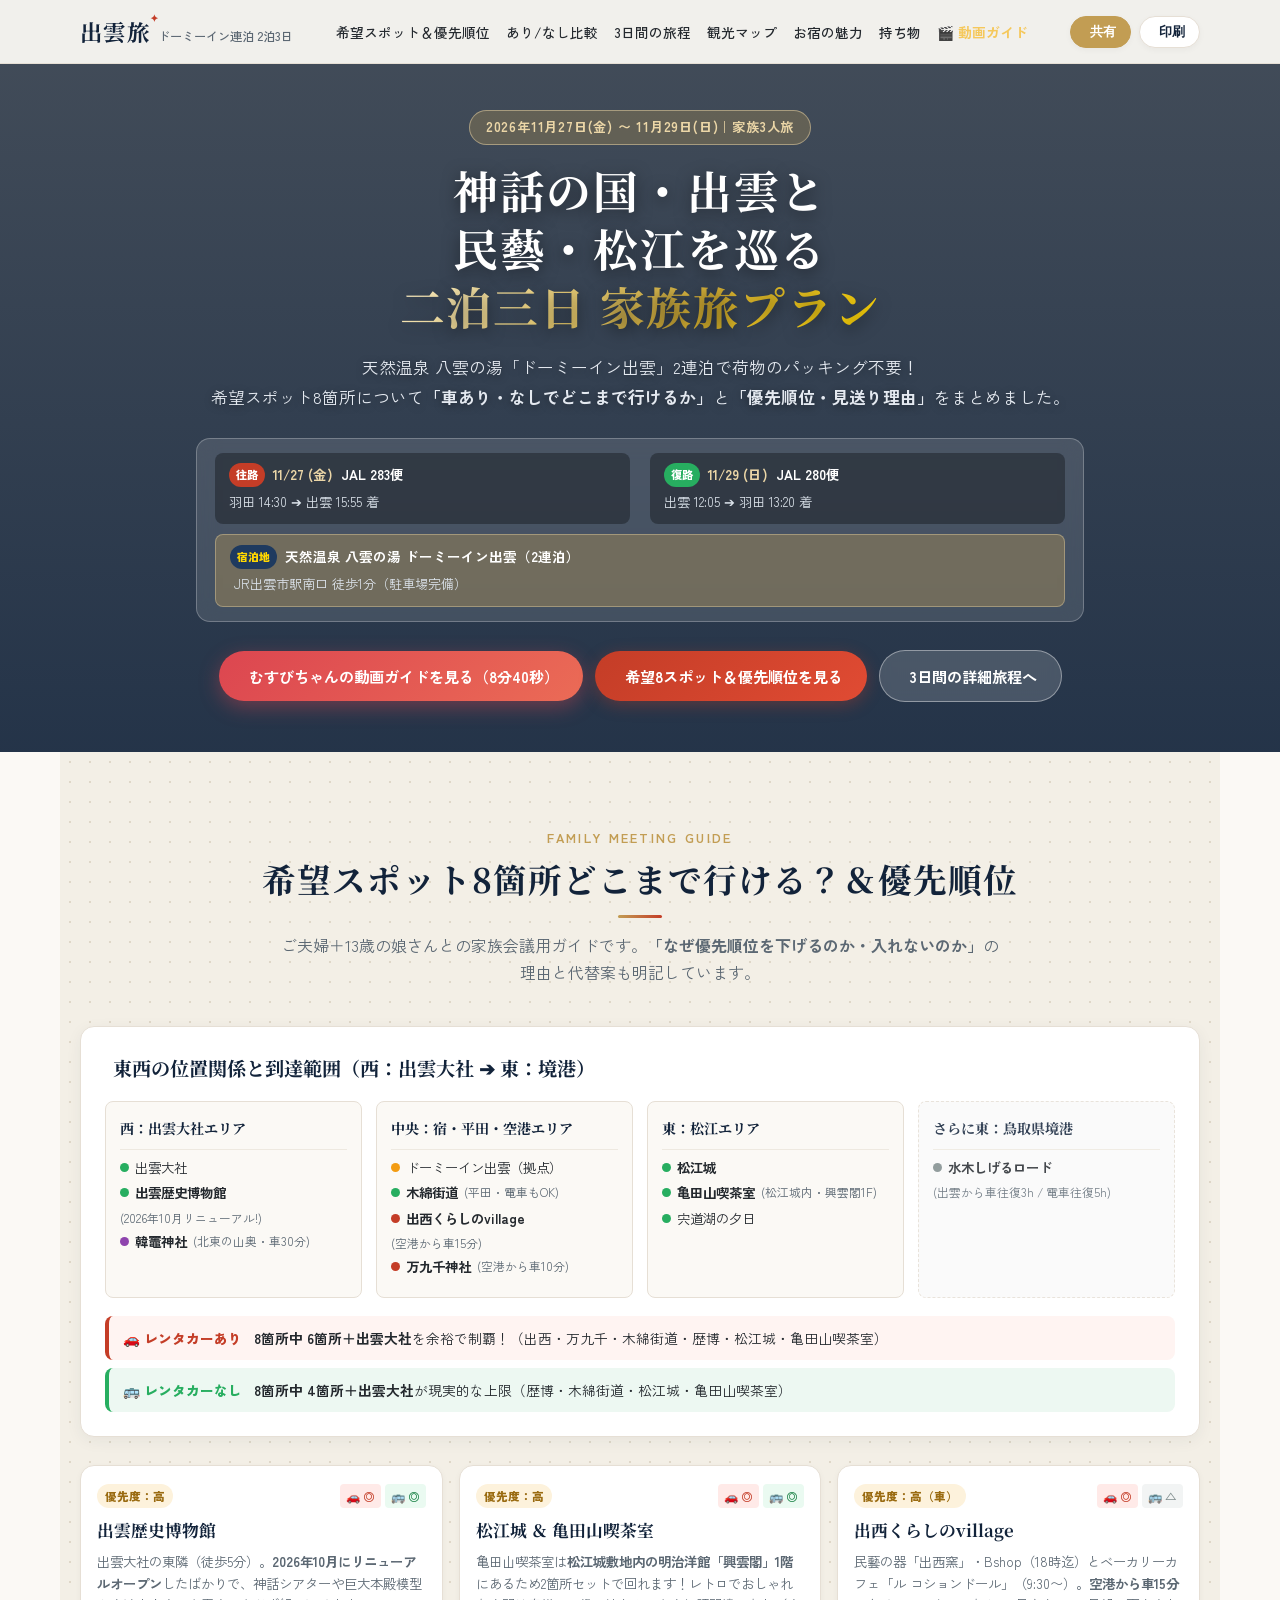
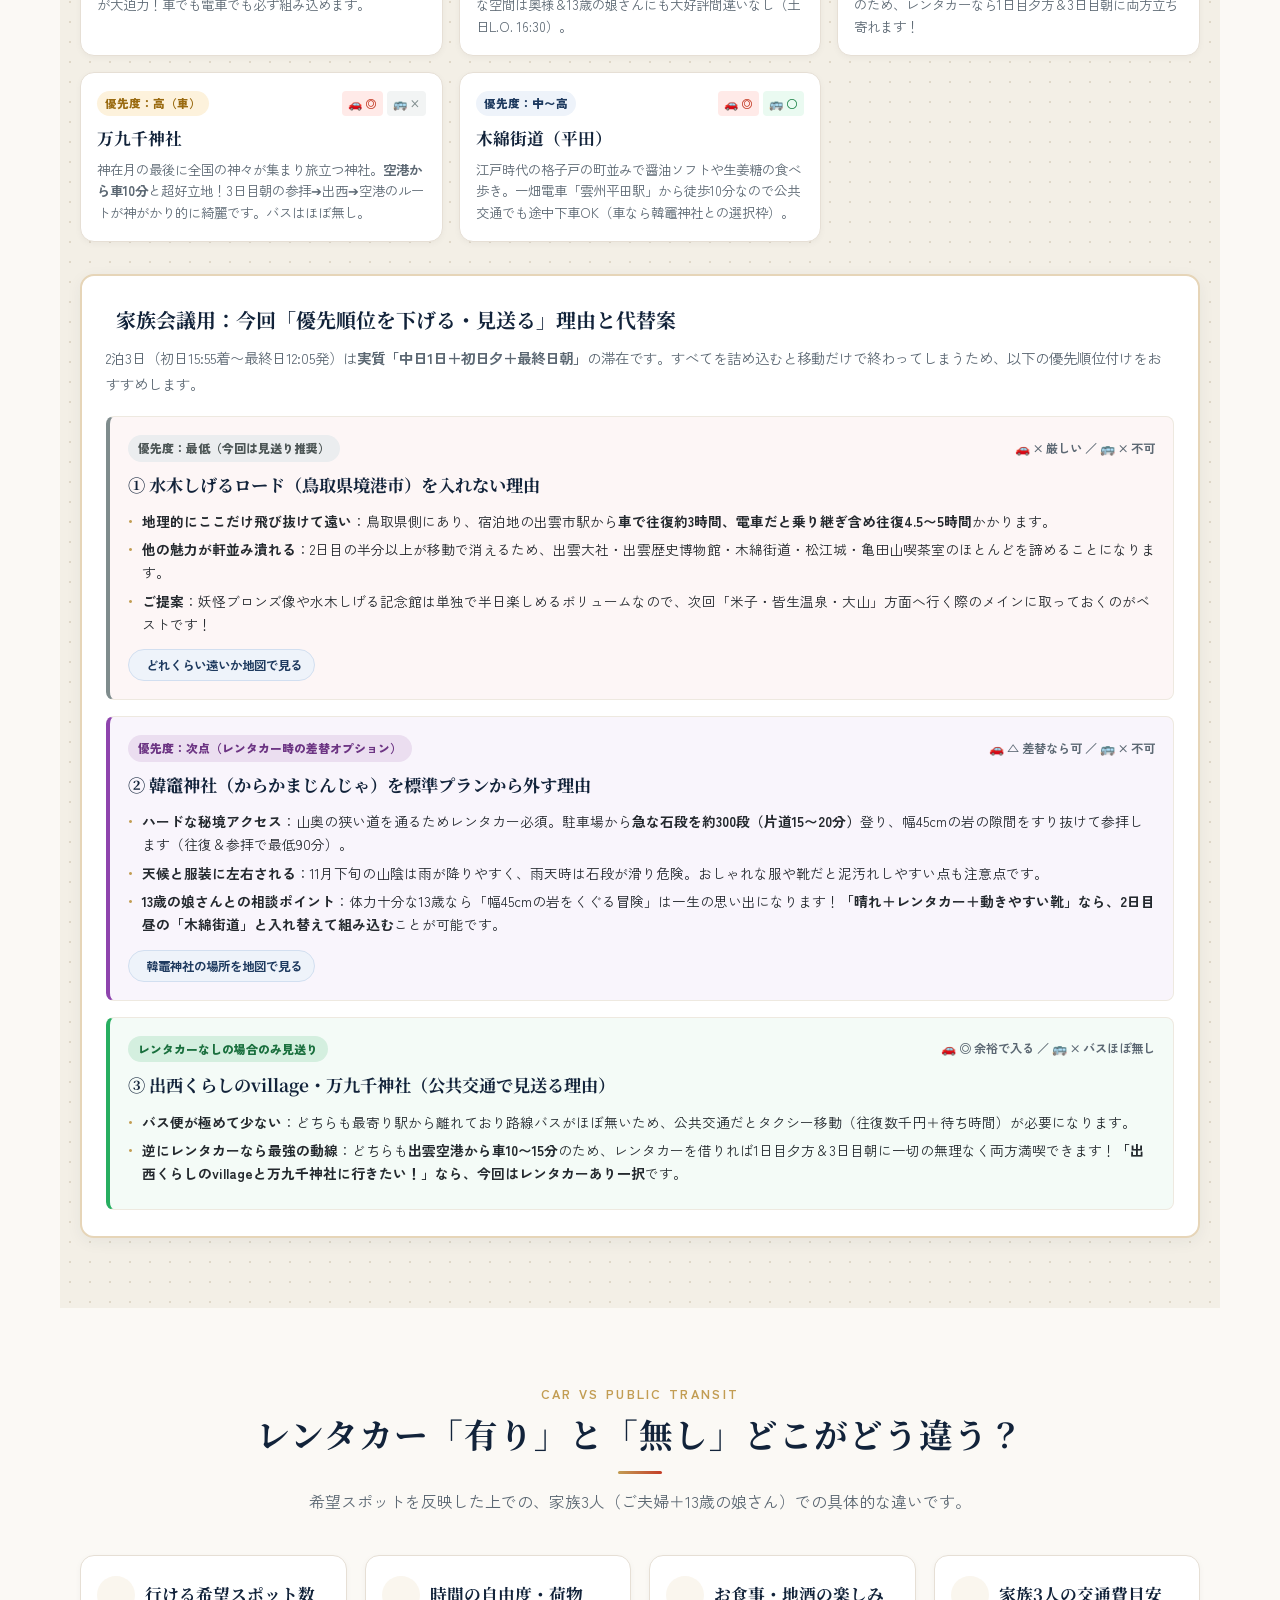
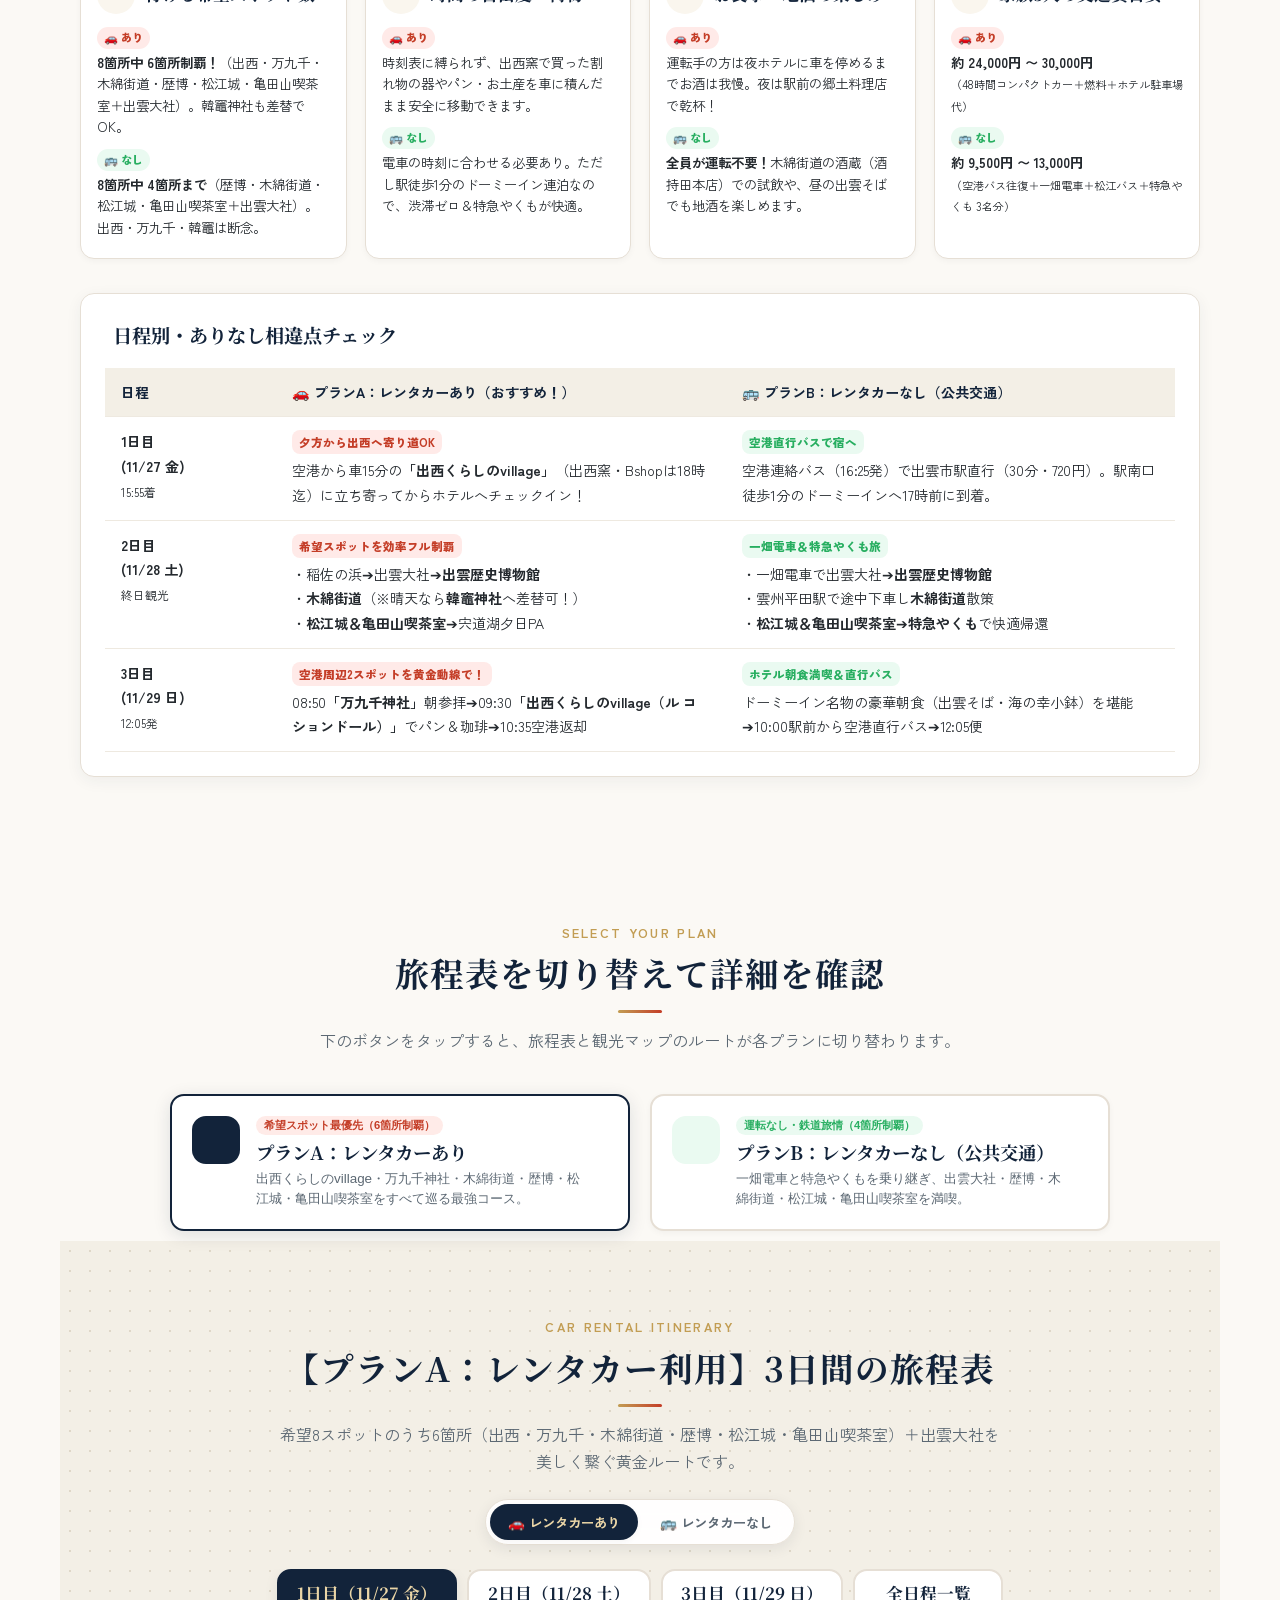
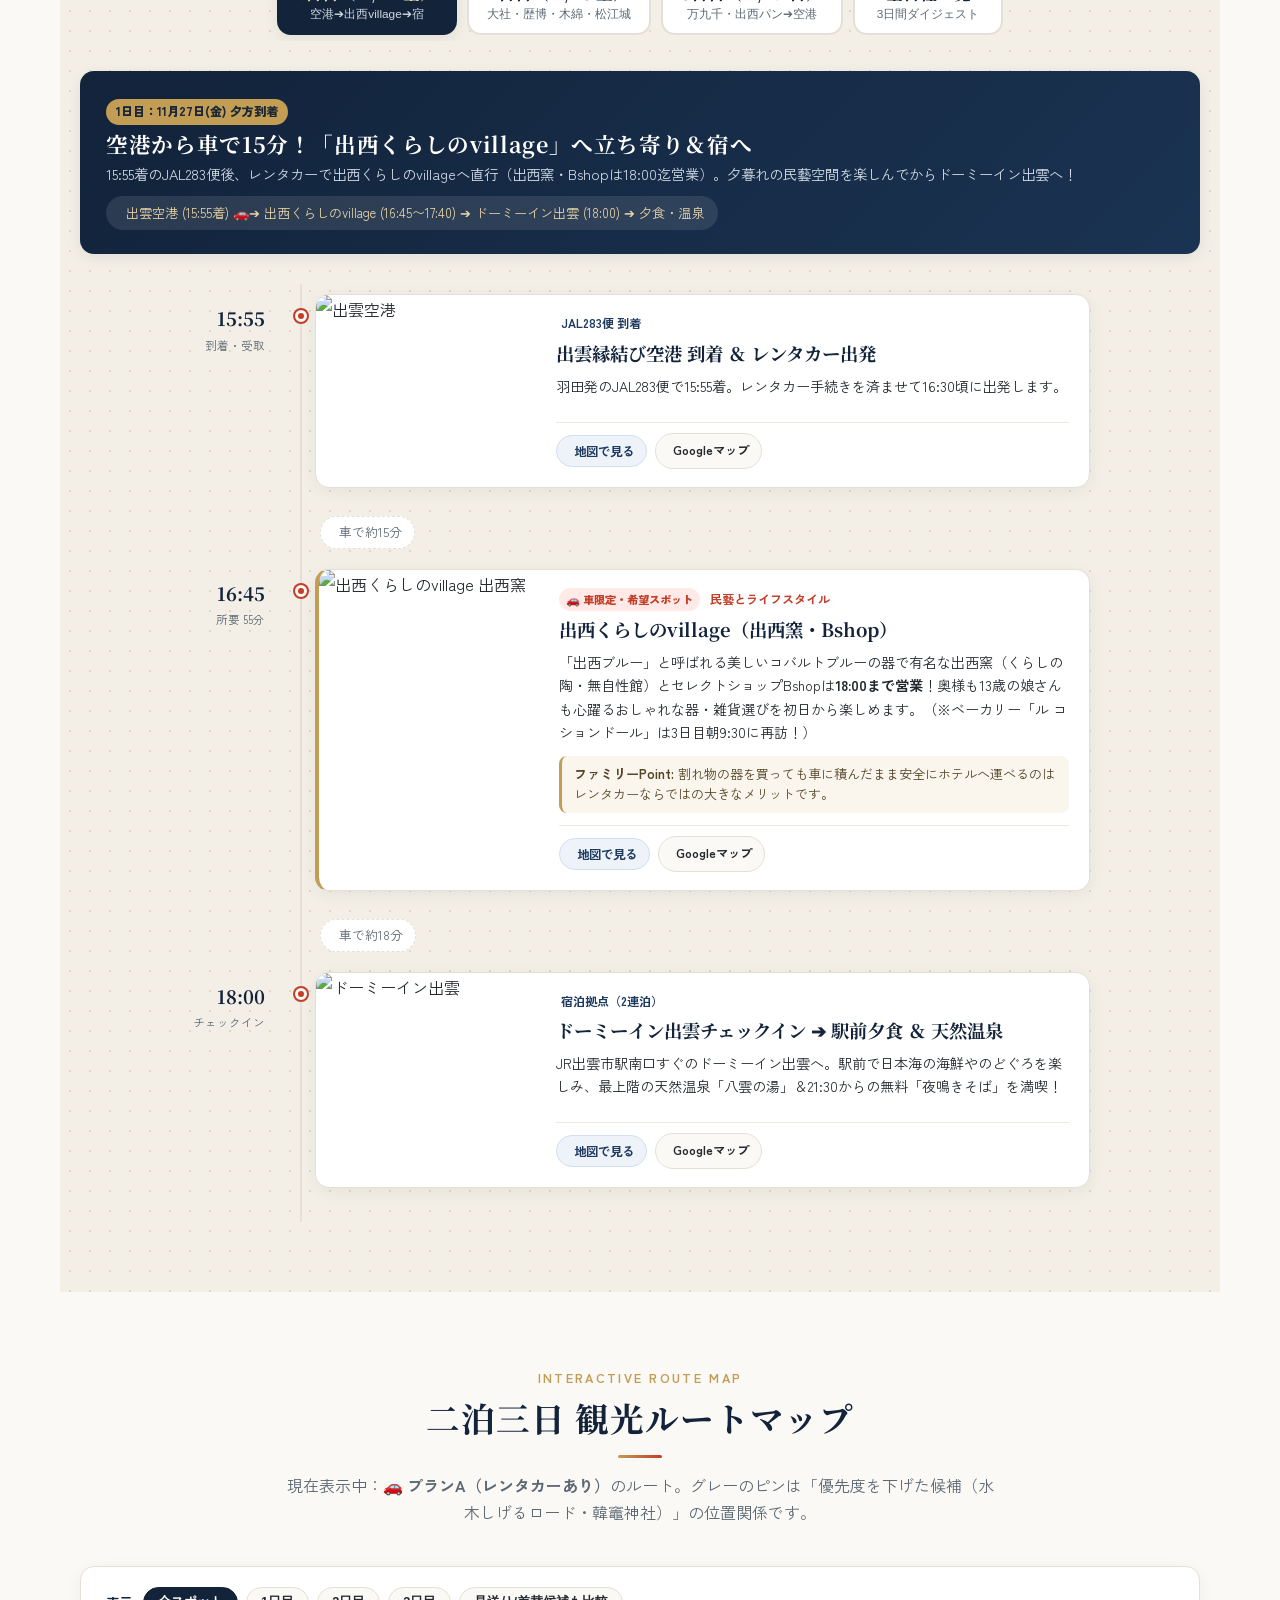
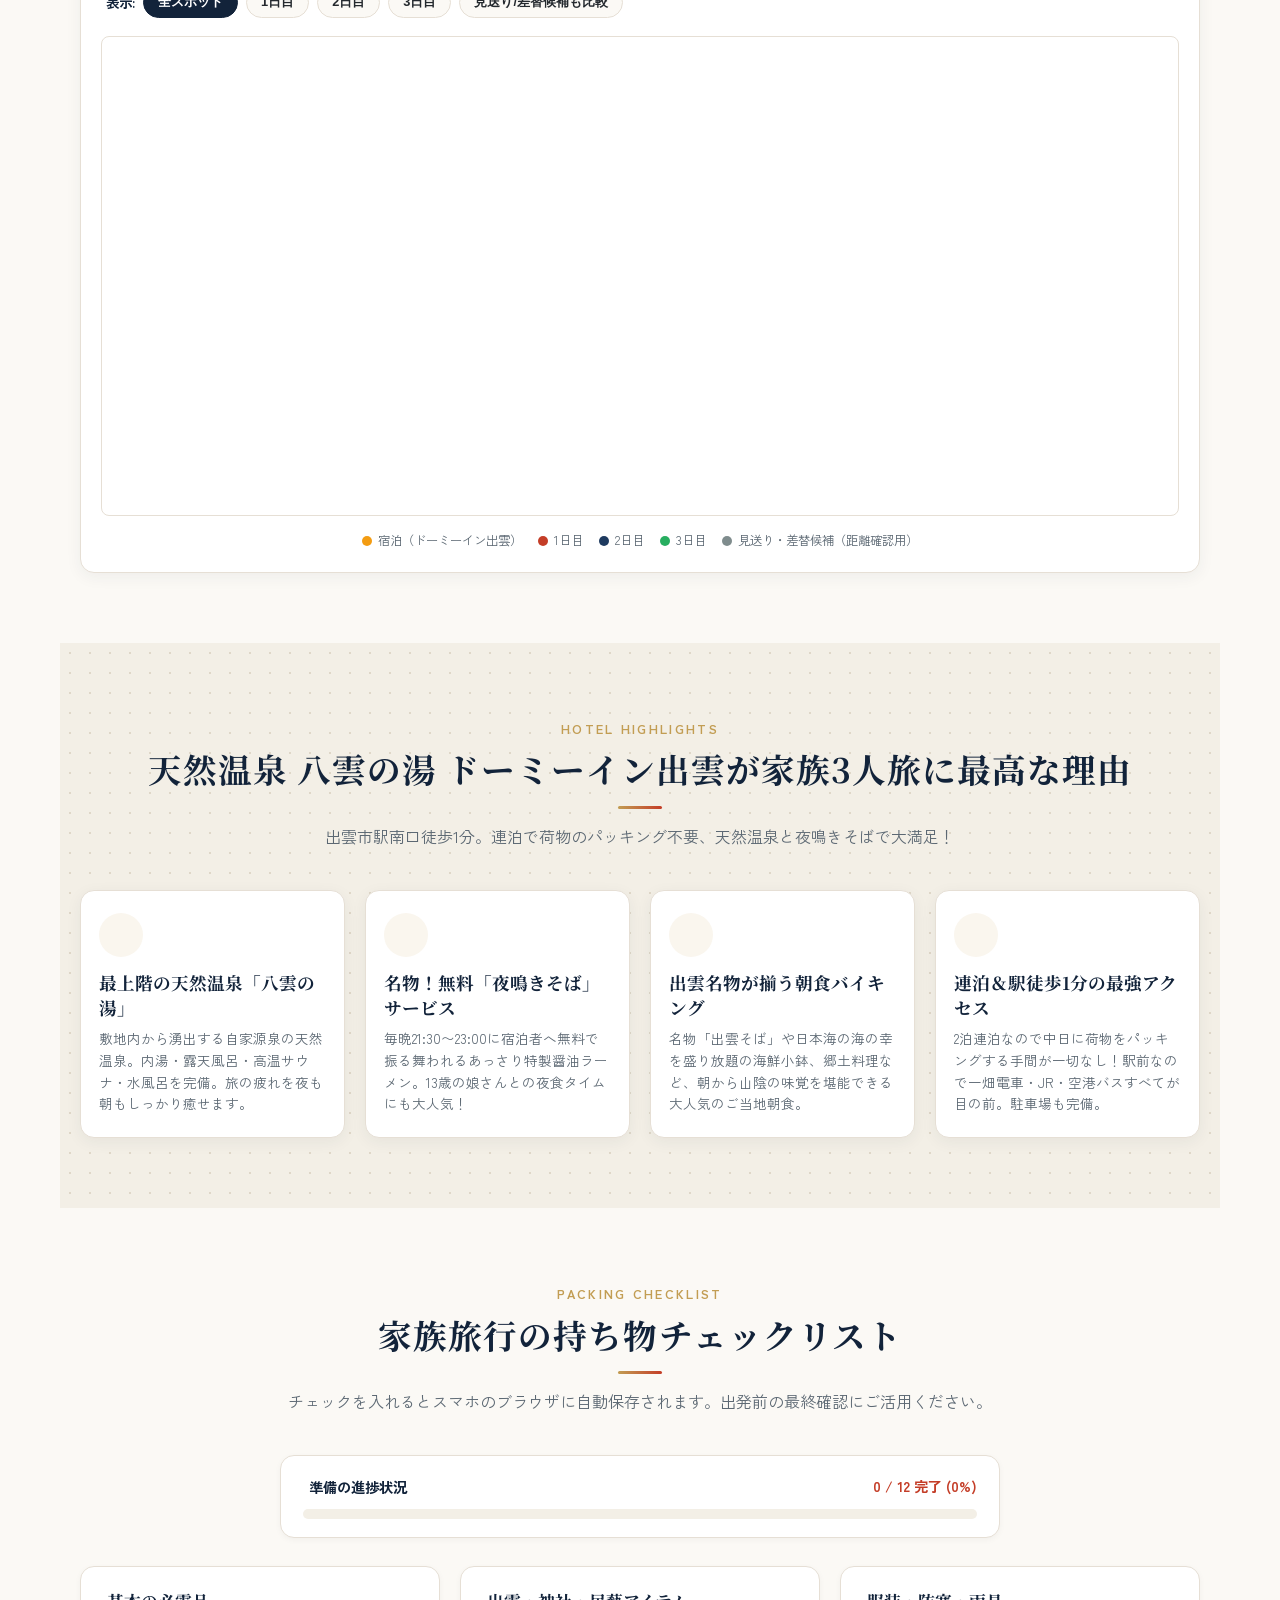
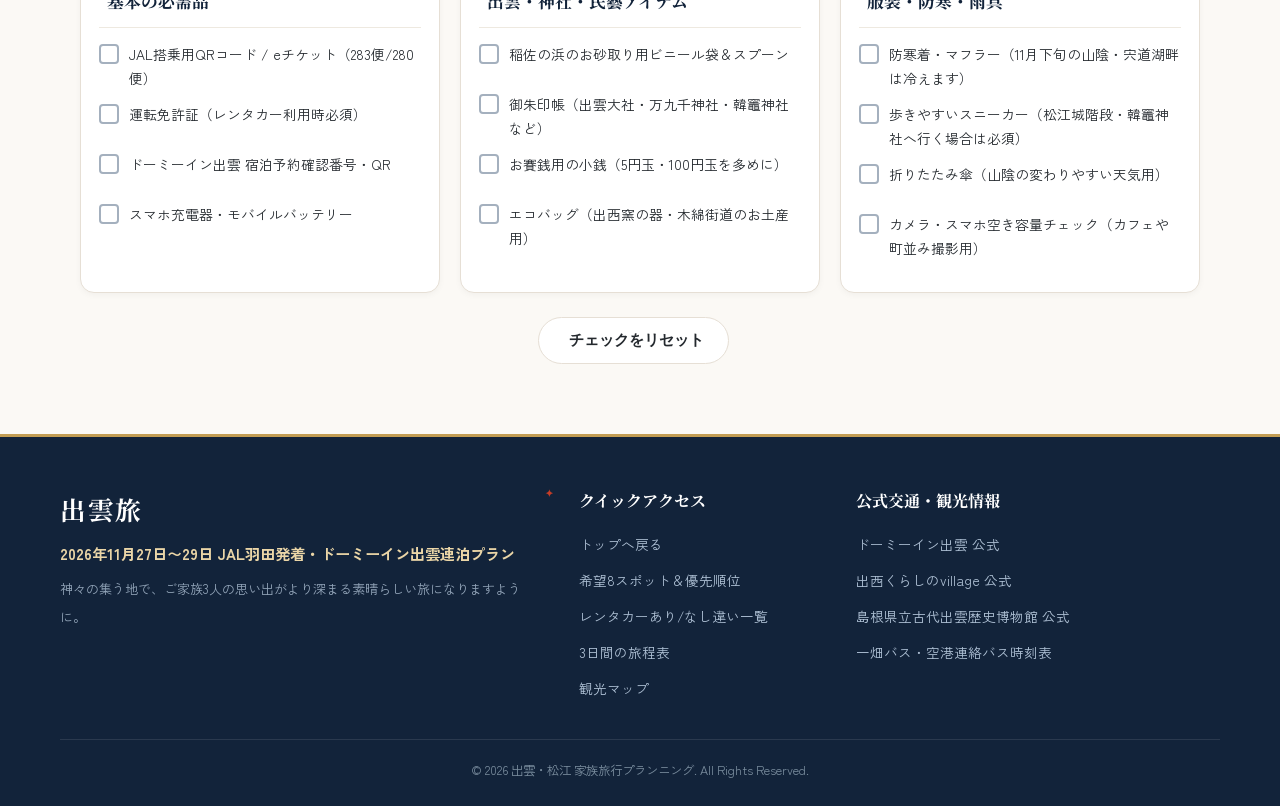
==== commit aa3d5888: "Add files via upload" ====
--- a/index.html
+++ b/index.html
@@ -34,6 +34,7 @@
         <a href="#map-section" data-section="map-section">観光マップ</a>
         <a href="#dormy-section" data-section="dormy-section">お宿の魅力</a>
         <a href="#checklist" data-section="checklist">持ち物</a>
+        <a href="video.html" style="color:#f5c85b;font-weight:700;">🎬 動画ガイド</a>
       </nav>
       <div class="nav-actions">
         <button id="shareUrlBtn" class="btn-share" title="共有URLをコピー">
@@ -51,6 +52,7 @@
     </div>
     <!-- モバイルドロワーメニュー -->
     <div class="mobile-drawer" id="mobileDrawer">
+      <a href="video.html" class="drawer-link" style="color:#f5c85b;font-weight:700;"><i data-lucide="play-circle"></i> 🎬 むすびちゃんの動画ガイド（8分40秒）</a>
       <a href="#flight-card" class="drawer-link"><i data-lucide="plane"></i> フライト・宿泊情報</a>
       <a href="#spot-matrix" class="drawer-link"><i data-lucide="list-ordered"></i> 希望8スポット比較＆優先順位</a>
       <a href="#diff-comparison" class="drawer-link"><i data-lucide="git-compare"></i> レンタカーあり/なし違い一覧</a>
@@ -105,6 +107,9 @@
       </div>
 
       <div class="hero-cta-group">
+        <a href="video.html" class="btn btn-primary" style="background:linear-gradient(135deg,#dc4650,#eb6b56);box-shadow:0 6px 20px rgba(220,70,80,0.4);">
+          <i data-lucide="play-circle"></i> むすびちゃんの動画ガイドを見る（8分40秒）
+        </a>
         <a href="#spot-matrix" class="btn btn-primary">
           <i data-lucide="list-ordered"></i> 希望8スポット＆優先順位を見る
         </a>
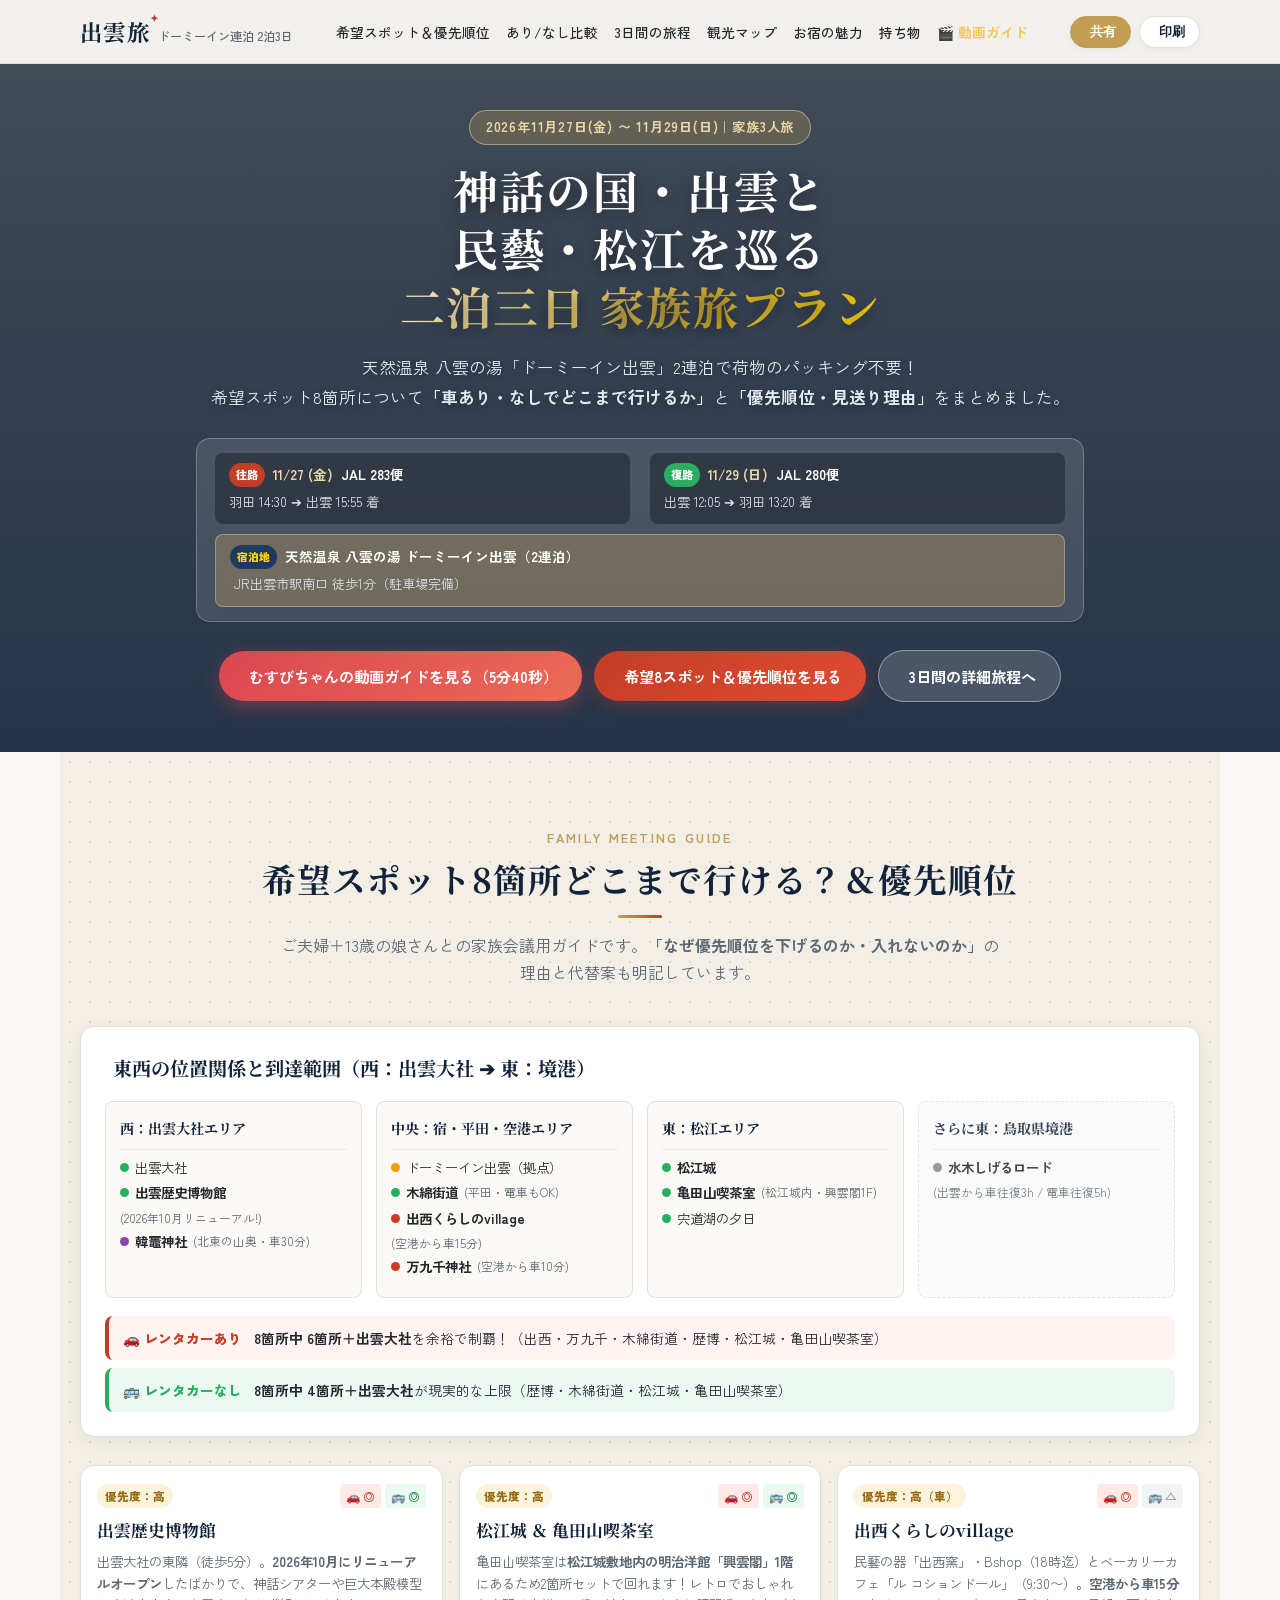
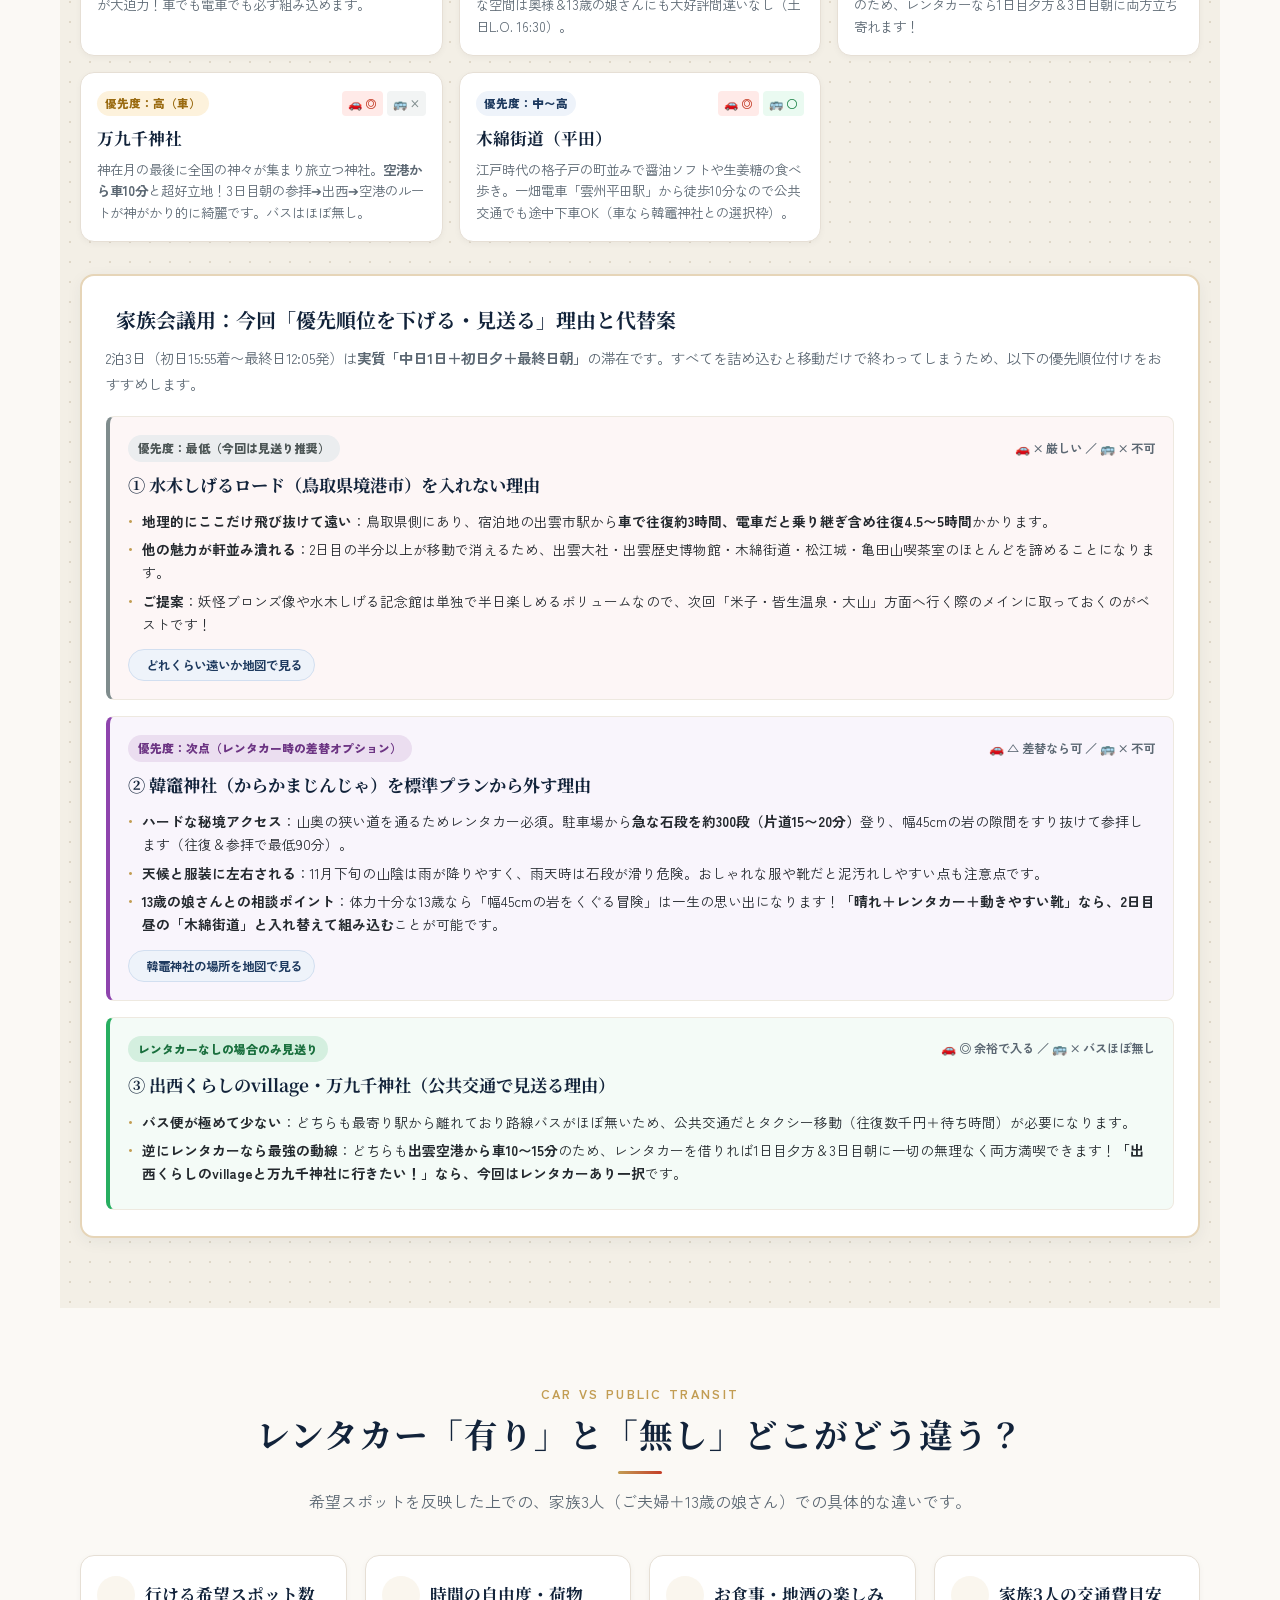
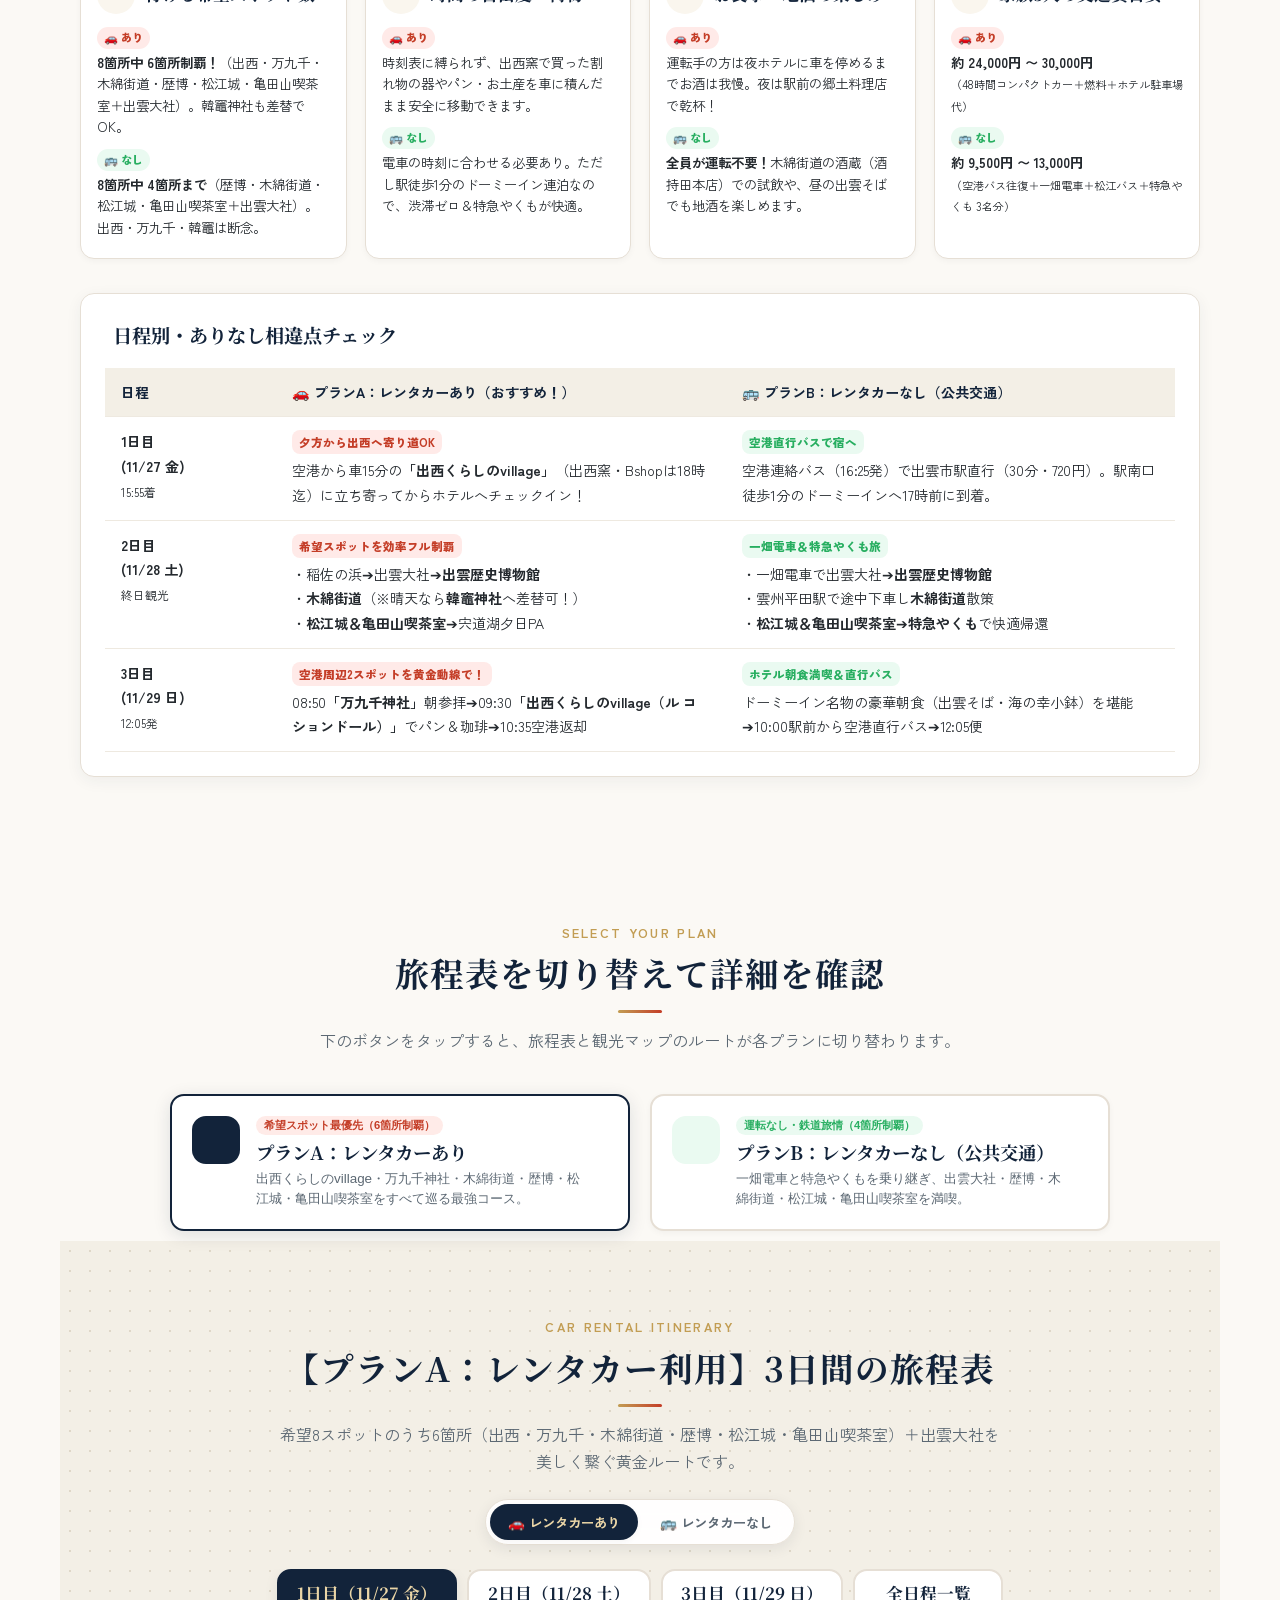
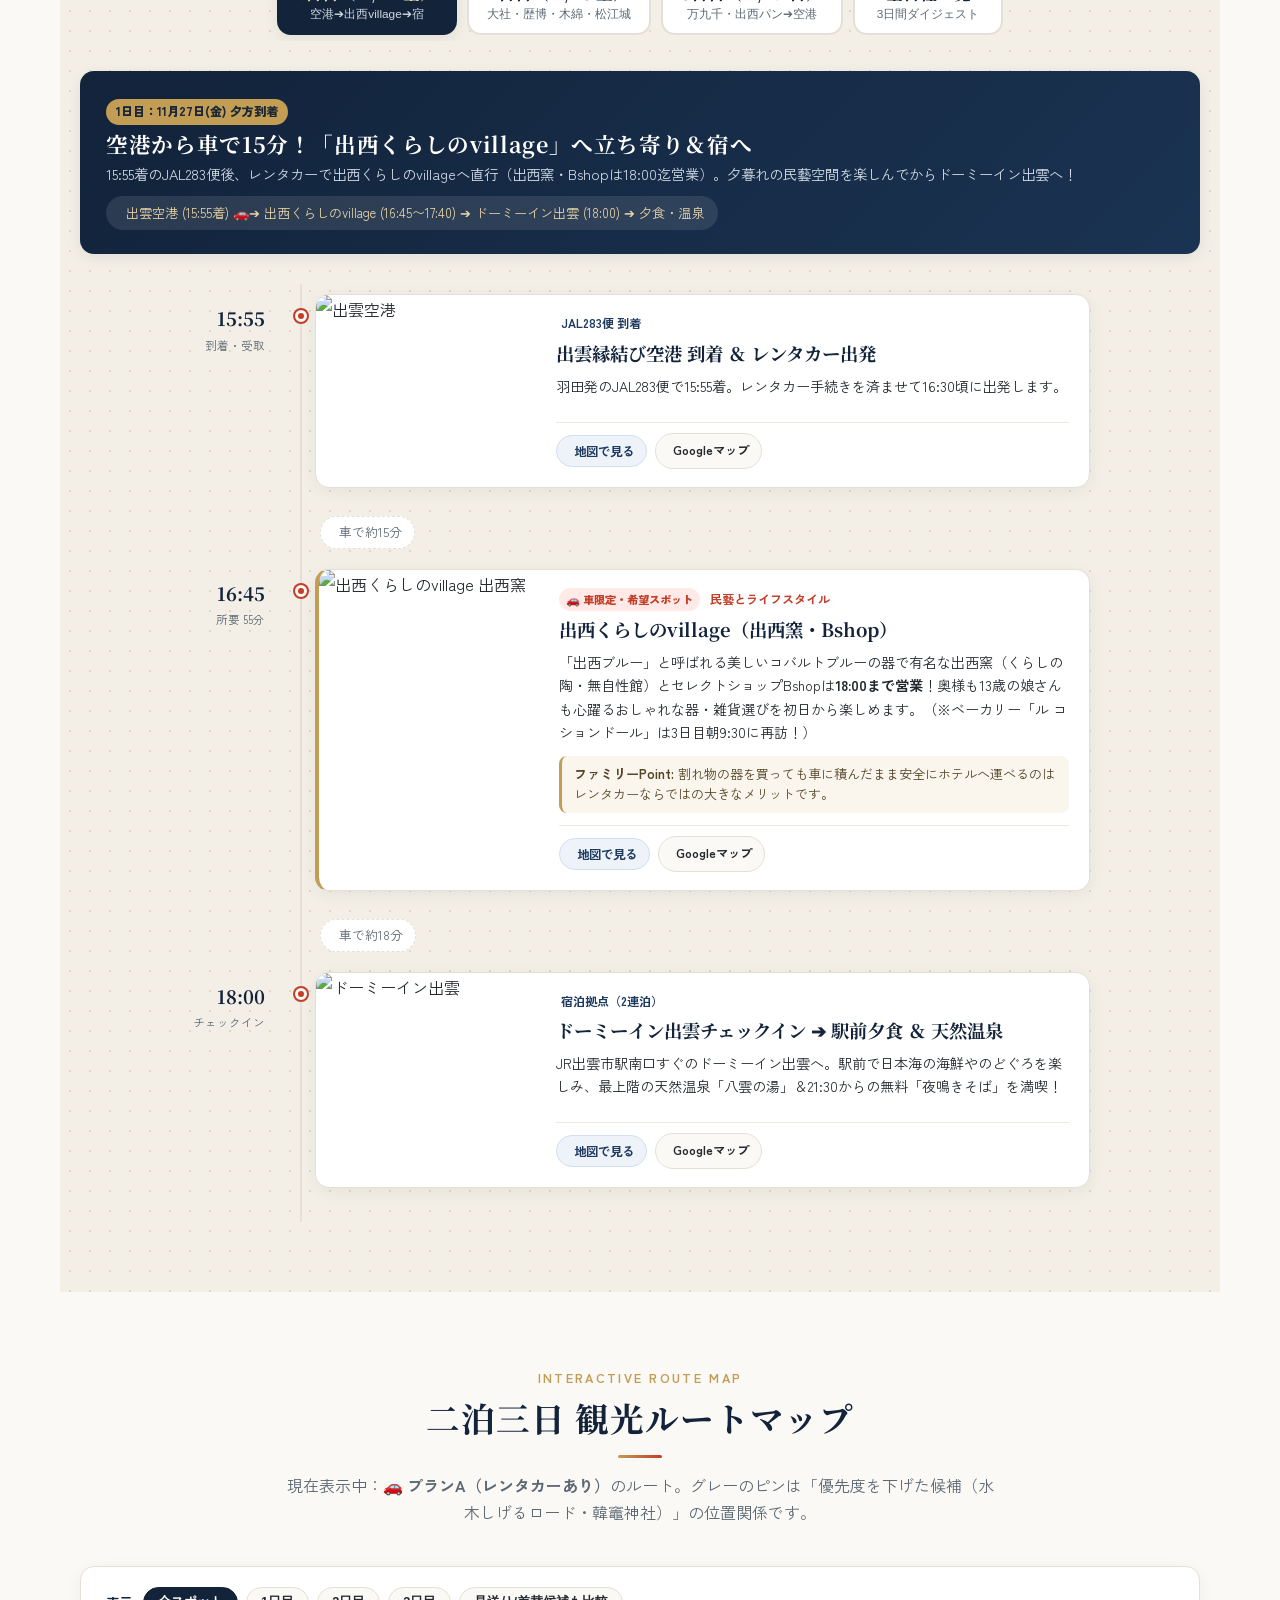
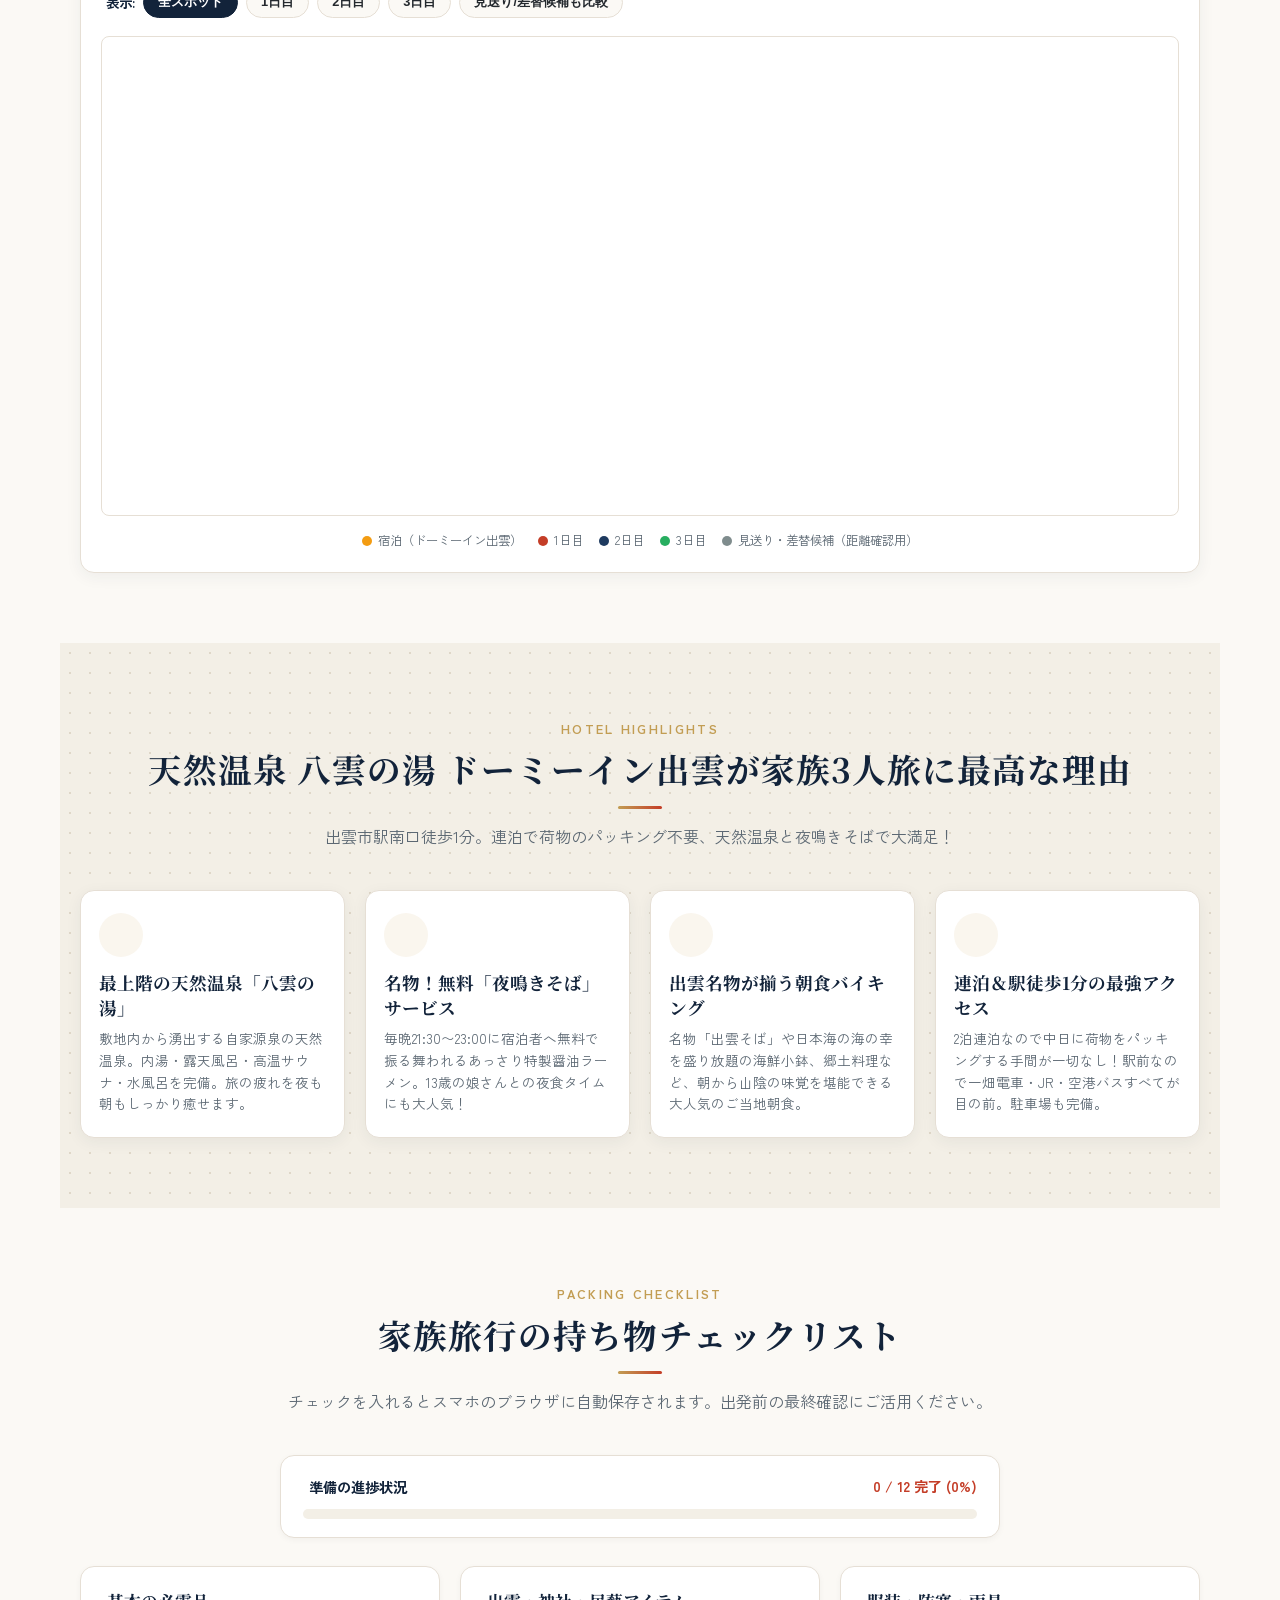
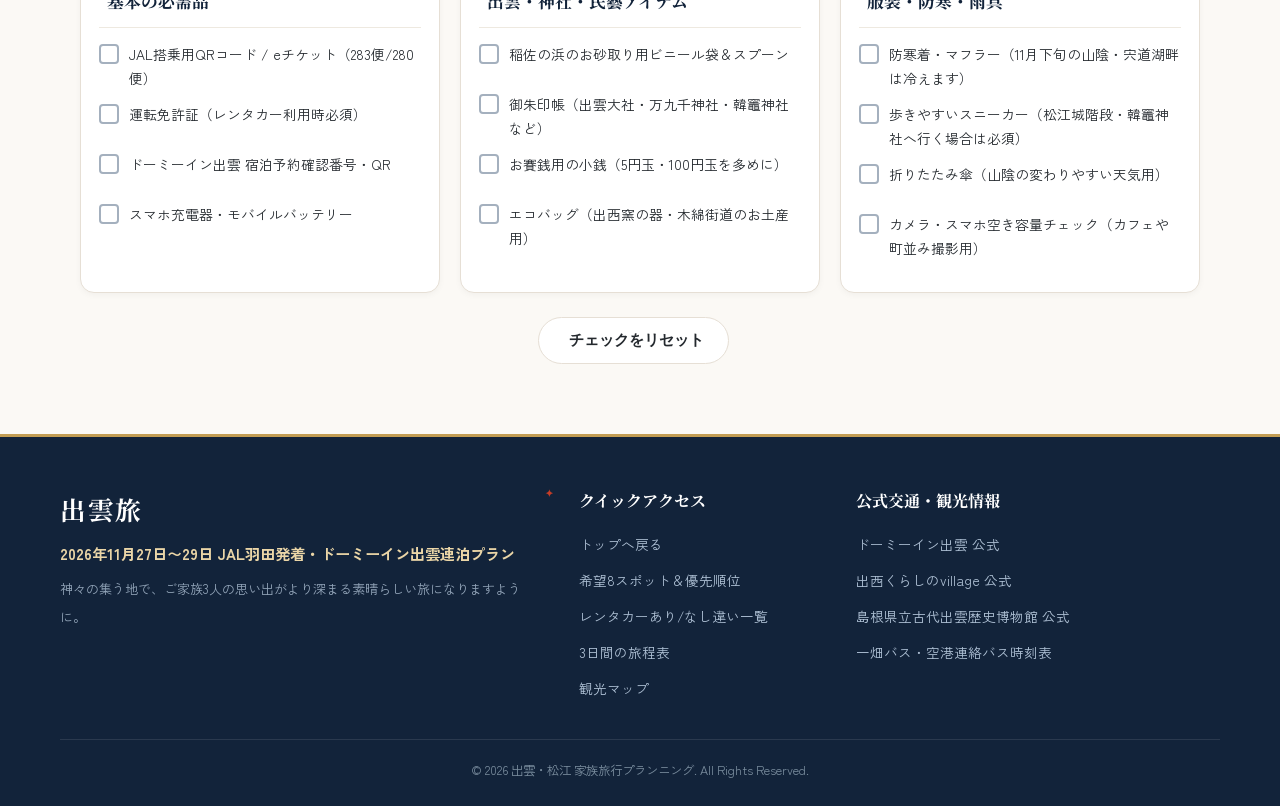
==== commit f10077d6: "Add files via upload" ====
--- a/index.html
+++ b/index.html
@@ -52,7 +52,7 @@
     </div>
     <!-- モバイルドロワーメニュー -->
     <div class="mobile-drawer" id="mobileDrawer">
-      <a href="video.html" class="drawer-link" style="color:#f5c85b;font-weight:700;"><i data-lucide="play-circle"></i> 🎬 むすびちゃんの動画ガイド（8分40秒）</a>
+      <a href="video.html" class="drawer-link" style="color:#f5c85b;font-weight:700;"><i data-lucide="play-circle"></i> 🎬 むすびちゃんの動画ガイド（5分40秒）</a>
       <a href="#flight-card" class="drawer-link"><i data-lucide="plane"></i> フライト・宿泊情報</a>
       <a href="#spot-matrix" class="drawer-link"><i data-lucide="list-ordered"></i> 希望8スポット比較＆優先順位</a>
       <a href="#diff-comparison" class="drawer-link"><i data-lucide="git-compare"></i> レンタカーあり/なし違い一覧</a>
@@ -108,7 +108,7 @@
 
       <div class="hero-cta-group">
         <a href="video.html" class="btn btn-primary" style="background:linear-gradient(135deg,#dc4650,#eb6b56);box-shadow:0 6px 20px rgba(220,70,80,0.4);">
-          <i data-lucide="play-circle"></i> むすびちゃんの動画ガイドを見る（8分40秒）
+          <i data-lucide="play-circle"></i> むすびちゃんの動画ガイドを見る（5分40秒）
         </a>
         <a href="#spot-matrix" class="btn btn-primary">
           <i data-lucide="list-ordered"></i> 希望8スポット＆優先順位を見る
